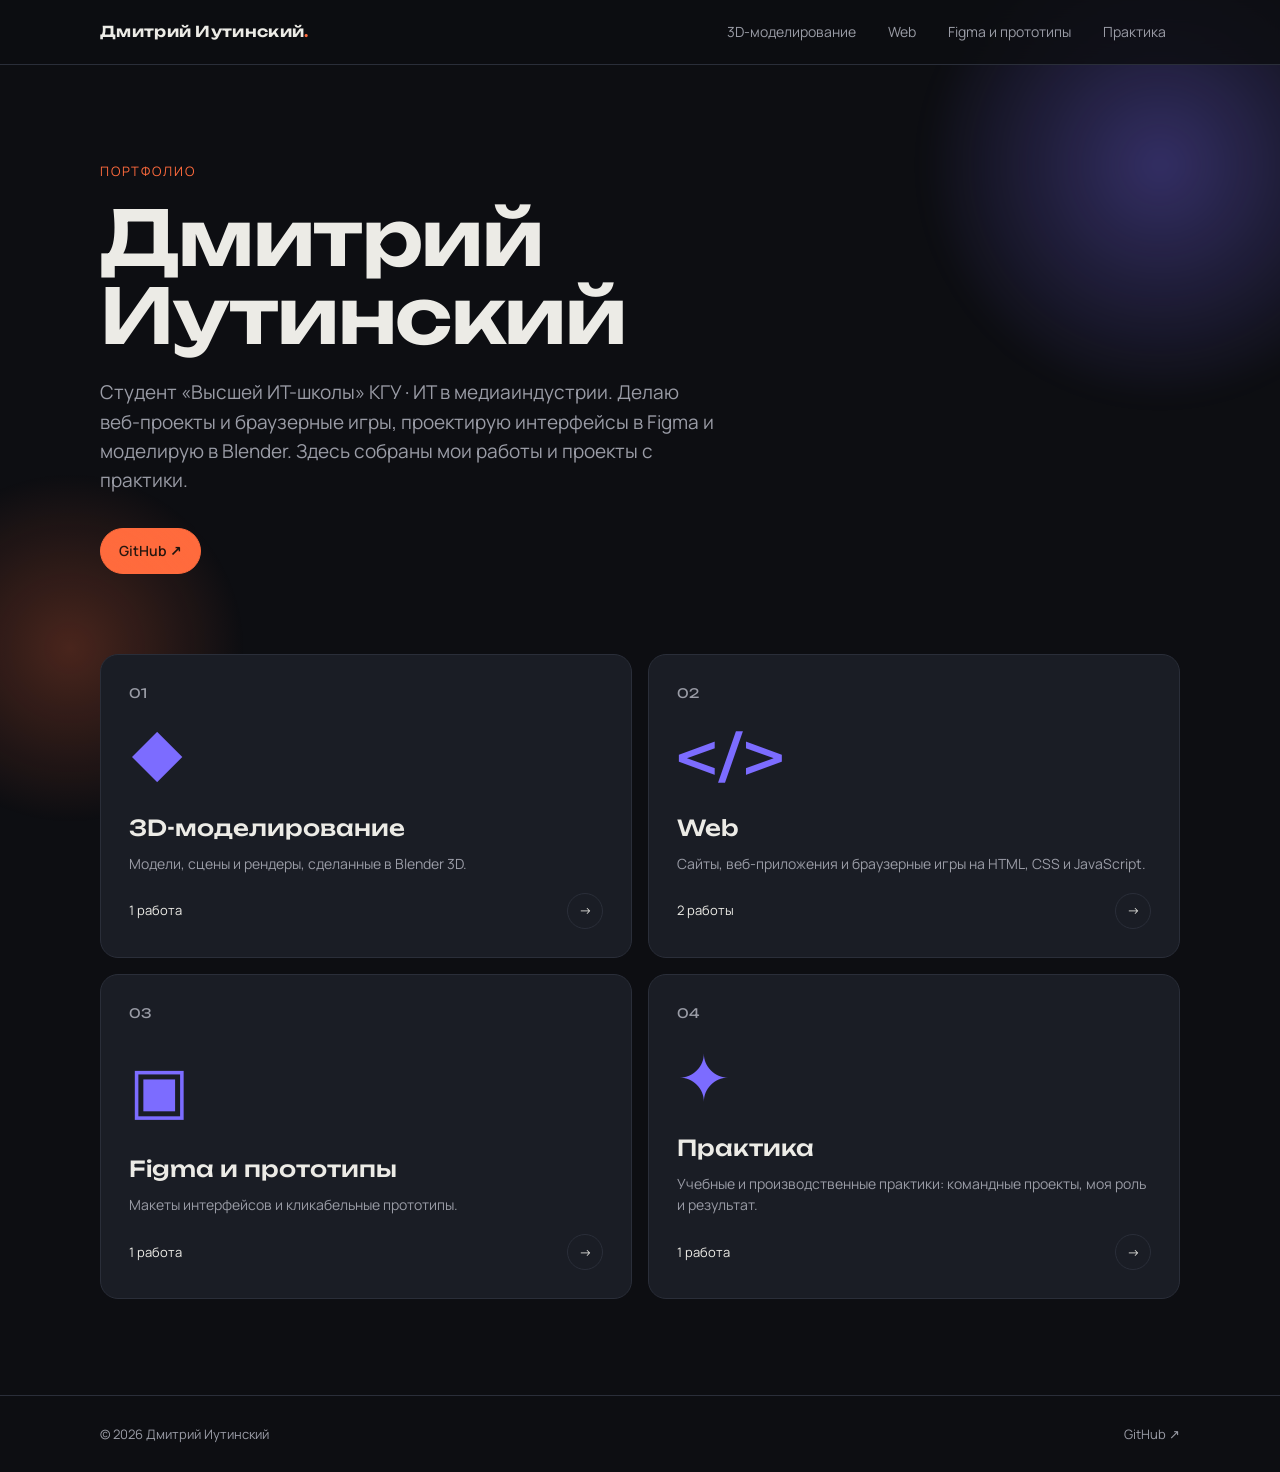
==== index.html @ 410e5eed "Add files via upload" ====
<!doctype html>
<html lang="ru">
<head>
<meta charset="utf-8">
<meta name="viewport" content="width=device-width, initial-scale=1">
<title>Портфолио</title>
<link rel="preconnect" href="https://fonts.googleapis.com">
<link href="https://fonts.googleapis.com/css2?family=Manrope:wght@400;500;700&family=Unbounded:wght@500;600&display=swap" rel="stylesheet">
<link rel="stylesheet" href="assets/style.css">
</head>
<body data-base="" data-section="">
<header class="top" id="top"></header>
<main id="main"></main>
<footer id="foot"></footer>
<script src="data/projects.js"></script>
<script src="assets/app.js"></script>
</body>
</html>
---- assets/style.css ----
:root{
  --bg:#0d0e12; --bg2:#15171d; --card:#1a1d25; --line:#2a2e39;
  --text:#ecebe6; --muted:#9a9ca6; --accent:#ff6b3d; --accent2:#7c6cff;
  --radius:18px;
  --font:"Manrope",system-ui,sans-serif; --display:"Unbounded","Manrope",sans-serif;
}
*{box-sizing:border-box;margin:0;padding:0}
html{scroll-behavior:smooth}
body{background:var(--bg);color:var(--text);font-family:var(--font);line-height:1.55;-webkit-font-smoothing:antialiased;min-height:100vh;overflow-x:hidden}
a{color:inherit;text-decoration:none}
img{max-width:100%;display:block}
.wrap{max-width:1120px;margin:0 auto;padding:0 20px}

/* ---------- шапка ---------- */
.top{position:sticky;top:0;z-index:20;background:rgba(13,14,18,.82);backdrop-filter:blur(12px);border-bottom:1px solid var(--line)}
.top .wrap{display:flex;align-items:center;justify-content:space-between;height:64px;gap:16px}
.logo{font-family:var(--display);font-weight:600;font-size:15px;letter-spacing:.02em}
.logo span{color:var(--accent)}
.nav{display:flex;gap:4px;overflow-x:auto;scrollbar-width:none}
.nav::-webkit-scrollbar{display:none}
.nav a{padding:8px 14px;border-radius:999px;font-size:14px;color:var(--muted);white-space:nowrap;transition:.2s}
.nav a:hover{color:var(--text);background:var(--bg2)}
.nav a.active{color:var(--bg);background:var(--text)}

/* ---------- главная ---------- */
.hero{padding:96px 0 64px;position:relative;overflow-x:clip}
.hero::before{content:"";position:absolute;width:520px;height:520px;right:-140px;top:-160px;border-radius:50%;
  background:radial-gradient(circle,rgba(124,108,255,.35),transparent 65%);filter:blur(10px);pointer-events:none}
.hero::after{content:"";position:absolute;width:380px;height:380px;left:-120px;bottom:-200px;border-radius:50%;
  background:radial-gradient(circle,rgba(255,107,61,.25),transparent 65%);pointer-events:none}
.eyebrow{font-size:13px;letter-spacing:.14em;text-transform:uppercase;color:var(--accent);margin-bottom:18px}
.hero h1{font-family:var(--display);font-weight:600;font-size:clamp(36px,7vw,76px);line-height:1.02;letter-spacing:-.02em;max-width:900px}
.hero p{margin-top:24px;color:var(--muted);font-size:clamp(16px,2vw,19px);max-width:620px}
.contacts{display:flex;flex-wrap:wrap;gap:10px;margin-top:32px}
.btn{display:inline-flex;align-items:center;gap:8px;padding:11px 18px;border-radius:999px;border:1px solid var(--line);font-size:14px;transition:.2s}
.btn:hover{border-color:var(--text)}
.btn.primary{background:var(--accent);border-color:var(--accent);color:#14100c;font-weight:600}
.btn.primary:hover{filter:brightness(1.08)}

.sections{display:grid;grid-template-columns:repeat(2,1fr);gap:16px;padding:16px 0 96px}
.meta{display:flex;flex-wrap:wrap;gap:6px 16px;font-size:13px;color:#c4c5cc}
.meta b{color:var(--accent);font-weight:500}
.section-card{position:relative;background:var(--card);border:1px solid var(--line);border-radius:var(--radius);padding:28px;min-height:300px;
  display:flex;flex-direction:column;justify-content:space-between;overflow:hidden;transition:transform .35s,border-color .35s}
.section-card:hover{transform:translateY(-4px);border-color:var(--accent)}
.section-card .num{font-family:var(--display);font-size:13px;color:var(--muted)}
.section-card .icon{font-family:var(--display);font-size:64px;line-height:1;color:var(--accent2);margin:22px 0;transition:.35s}
.section-card:hover .icon{color:var(--accent);transform:rotate(-6deg) scale(1.05)}
.section-card h2{font-family:var(--display);font-weight:500;font-size:22px;margin-bottom:8px}
.section-card p{color:var(--muted);font-size:14px}
.section-card .count{margin-top:18px;font-size:13px;display:flex;justify-content:space-between;align-items:center}
.section-card .arrow{width:36px;height:36px;border-radius:50%;border:1px solid var(--line);display:grid;place-items:center;transition:.3s}
.section-card:hover .arrow{background:var(--accent);border-color:var(--accent);color:#14100c}

/* ---------- страница раздела ---------- */
.page-head{padding:72px 0 40px}
.back{font-size:14px;color:var(--muted);display:inline-block;margin-bottom:26px}
.back:hover{color:var(--text)}
.page-head h1{font-family:var(--display);font-weight:600;font-size:clamp(32px,6vw,60px);letter-spacing:-.02em;line-height:1.05}
.page-head p{color:var(--muted);margin-top:14px;max-width:620px}

.filters{display:flex;flex-wrap:wrap;gap:8px;margin-bottom:28px}
.chip{padding:7px 14px;border-radius:999px;border:1px solid var(--line);font-size:13px;color:var(--muted);background:none;cursor:pointer;font-family:inherit;transition:.2s}
.chip:hover{color:var(--text)}
.chip.on{background:var(--text);color:var(--bg);border-color:var(--text)}

.grid{display:grid;grid-template-columns:repeat(auto-fill,minmax(320px,1fr));gap:18px;padding-bottom:96px}
.project{background:var(--card);border:1px solid var(--line);border-radius:var(--radius);overflow:hidden;display:flex;flex-direction:column;transition:border-color .3s}
.project:hover{border-color:#4a4f5e}
.media{aspect-ratio:16/10;background:var(--bg2);position:relative;overflow:hidden}
.media img{width:100%;height:100%;object-fit:cover;transition:transform .6s}
.project:hover .media img{transform:scale(1.04)}
.media model-viewer{width:100%;height:100%;--poster-color:transparent;background:radial-gradient(circle at 50% 40%,#262a36,#15171d)}
.media iframe{width:100%;height:100%;border:0}
.placeholder{position:absolute;inset:0;display:grid;place-items:center;font-family:var(--display);font-size:48px;color:#2e3240;
  background:repeating-linear-gradient(45deg,transparent 0 14px,rgba(255,255,255,.015) 14px 28px)}
.badge{position:absolute;top:12px;left:12px;background:rgba(13,14,18,.75);backdrop-filter:blur(6px);font-size:12px;padding:5px 10px;border-radius:999px}
.body{padding:22px;display:flex;flex-direction:column;gap:12px;flex:1}
.body h3{font-family:var(--display);font-weight:500;font-size:19px;line-height:1.25}
.body p{color:var(--muted);font-size:14px}
.tags{display:flex;flex-wrap:wrap;gap:6px}
.tag{font-size:12px;padding:4px 10px;border-radius:6px;background:var(--bg2);color:#c4c5cc}
.links{display:flex;flex-wrap:wrap;gap:8px;margin-top:auto;padding-top:6px}
.links .btn{padding:8px 14px;font-size:13px}
.empty{grid-column:1/-1;text-align:center;color:var(--muted);padding:60px 0}

footer{border-top:1px solid var(--line);padding:28px 0;color:var(--muted);font-size:13px}
footer .wrap{display:flex;justify-content:space-between;flex-wrap:wrap;gap:10px}

/* появление */
.reveal{opacity:0;transform:translateY(18px);animation:rise .7s cubic-bezier(.2,.7,.2,1) forwards}
@keyframes rise{to{opacity:1;transform:none}}
@media (prefers-reduced-motion:reduce){.reveal{animation:none;opacity:1;transform:none}*{transition:none!important}}

@media (max-width:860px){
  .sections{grid-template-columns:1fr}
  .section-card{min-height:230px}
  .hero{padding:64px 0 40px}
  .grid{grid-template-columns:1fr}
  .logo{display:none}
  .top .wrap{justify-content:center}
}
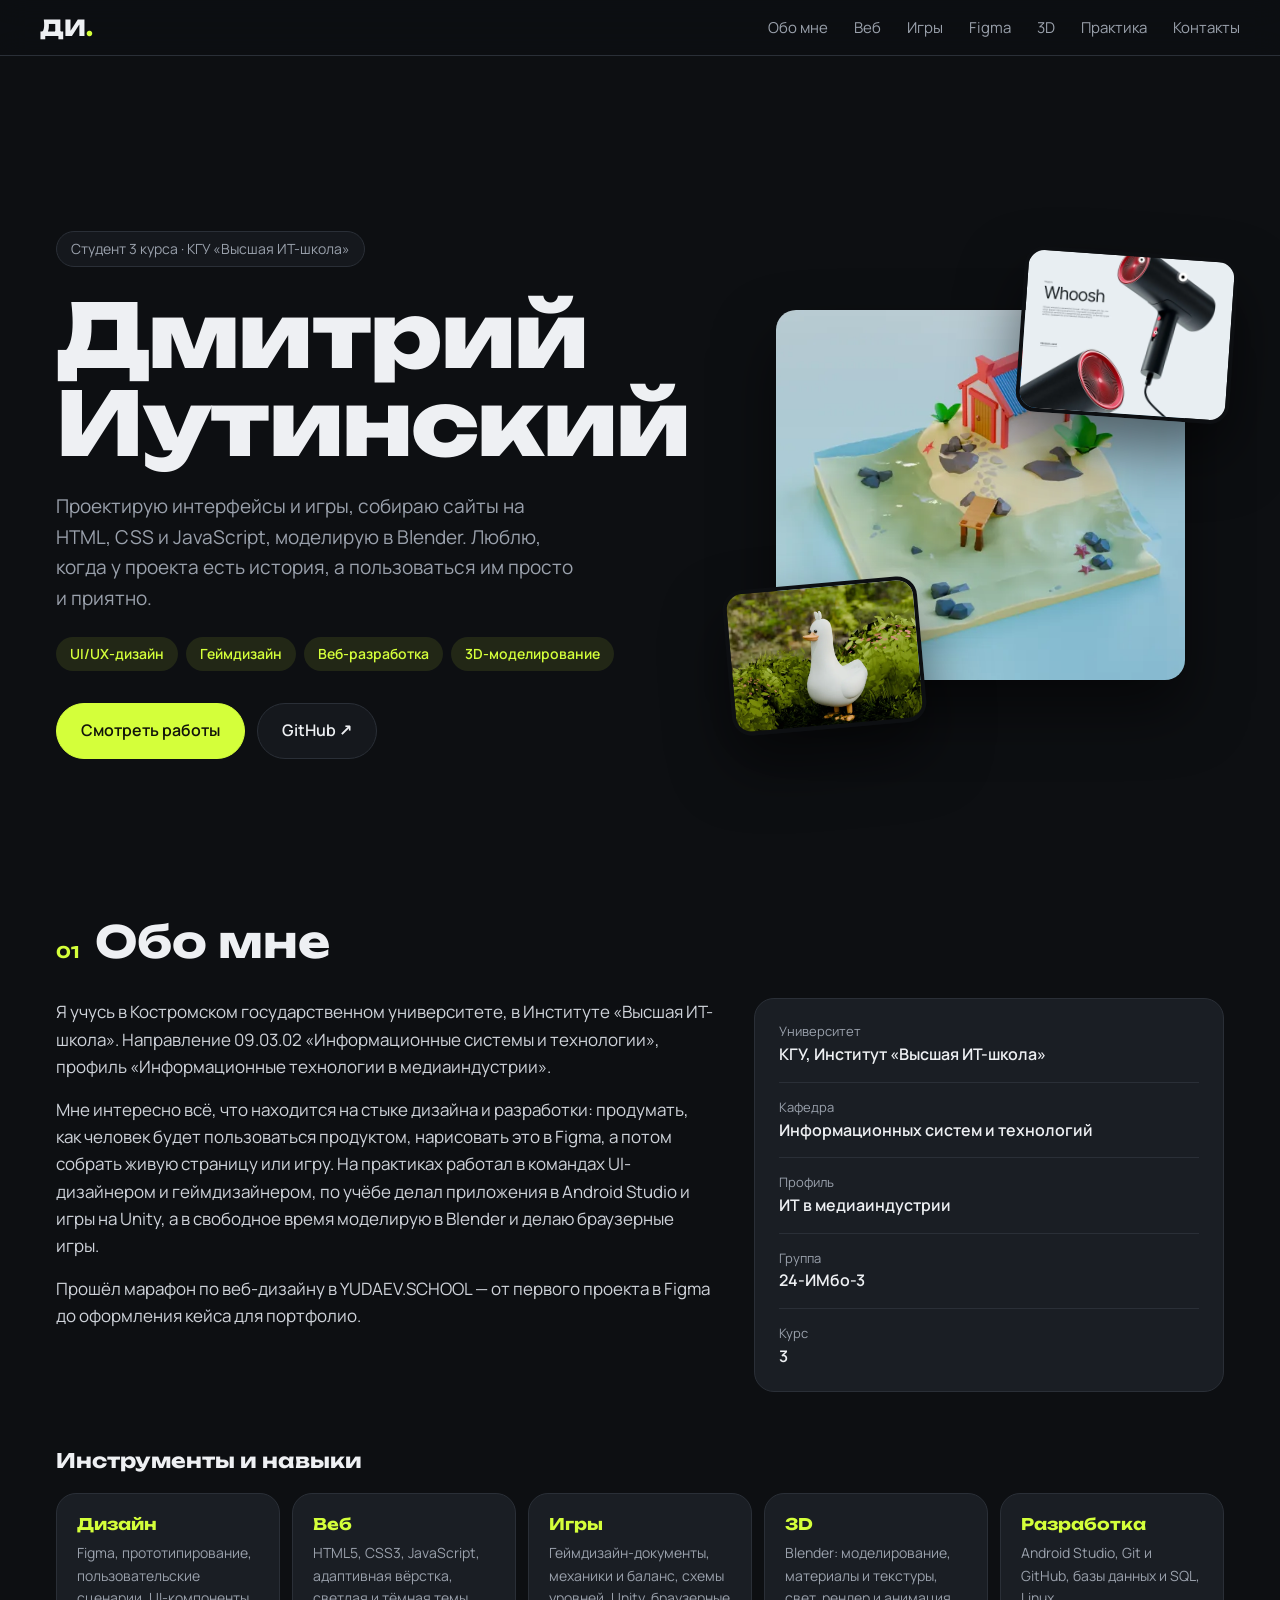
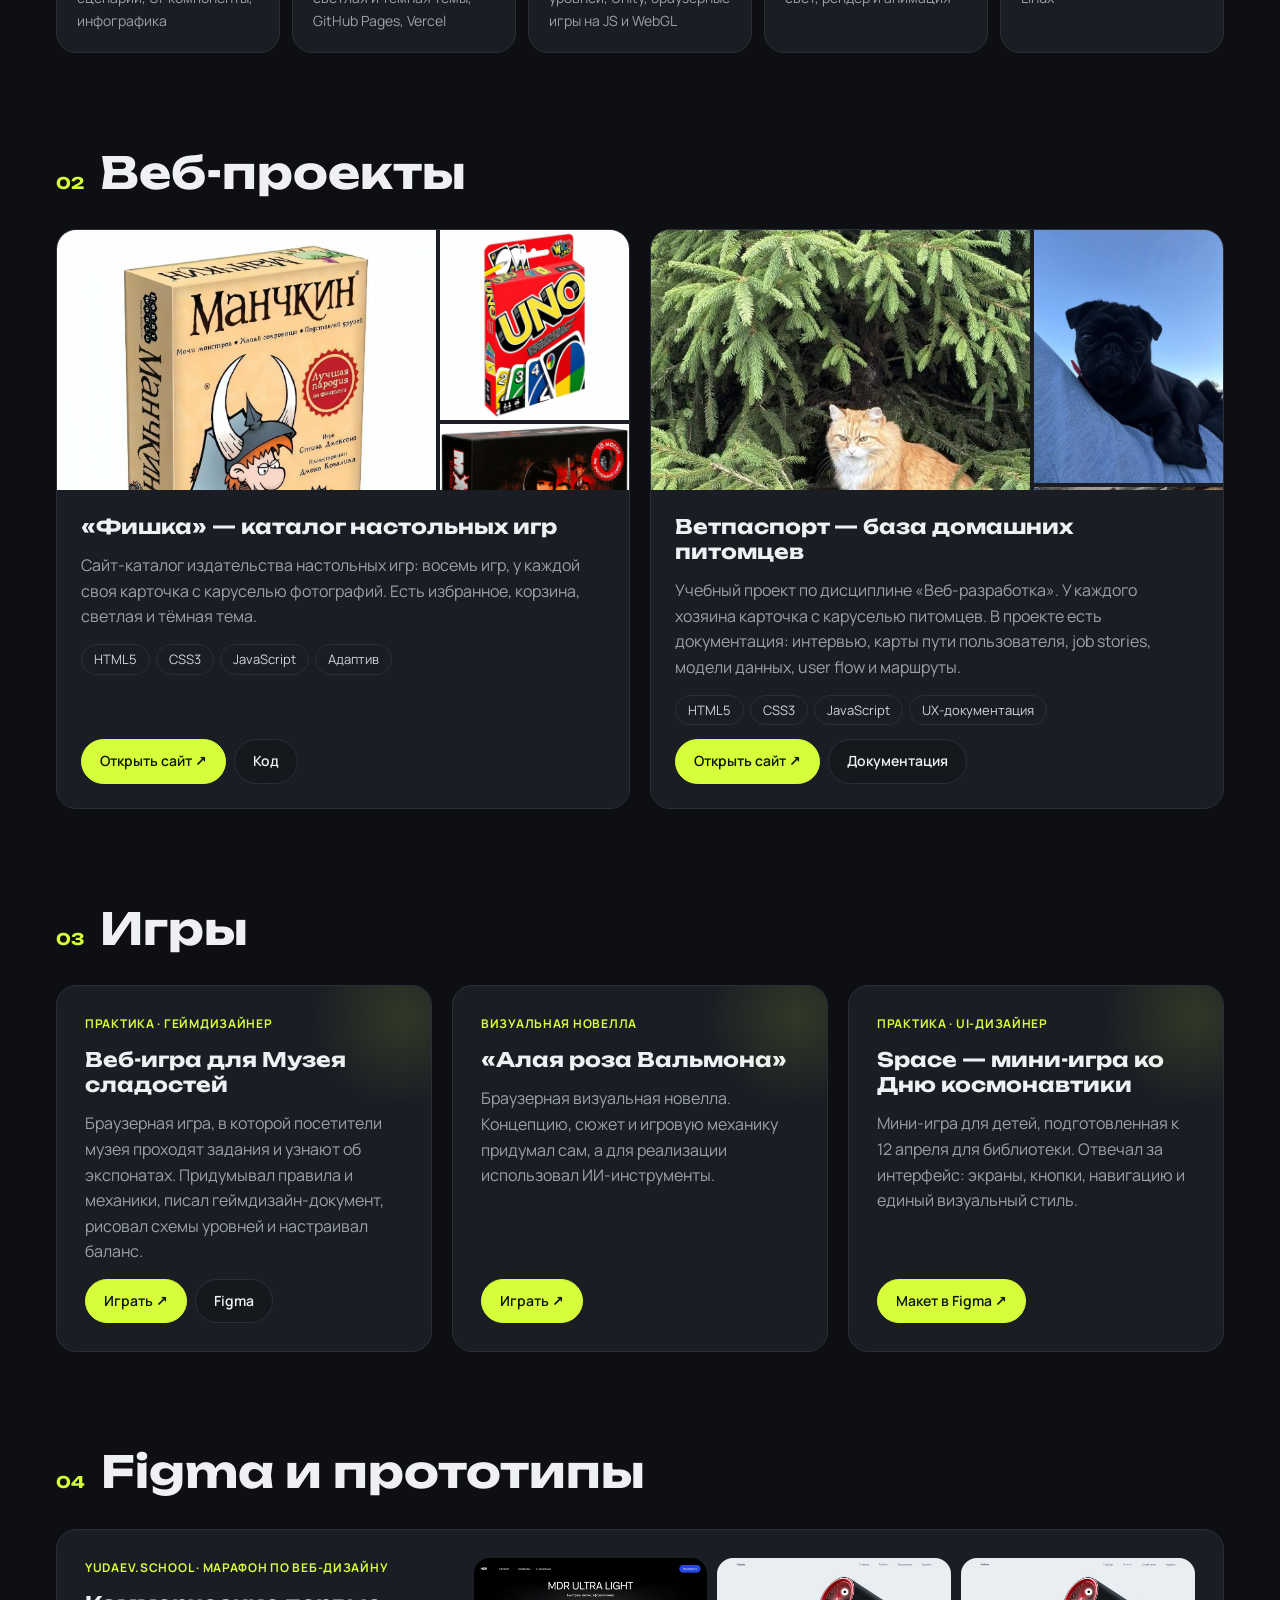
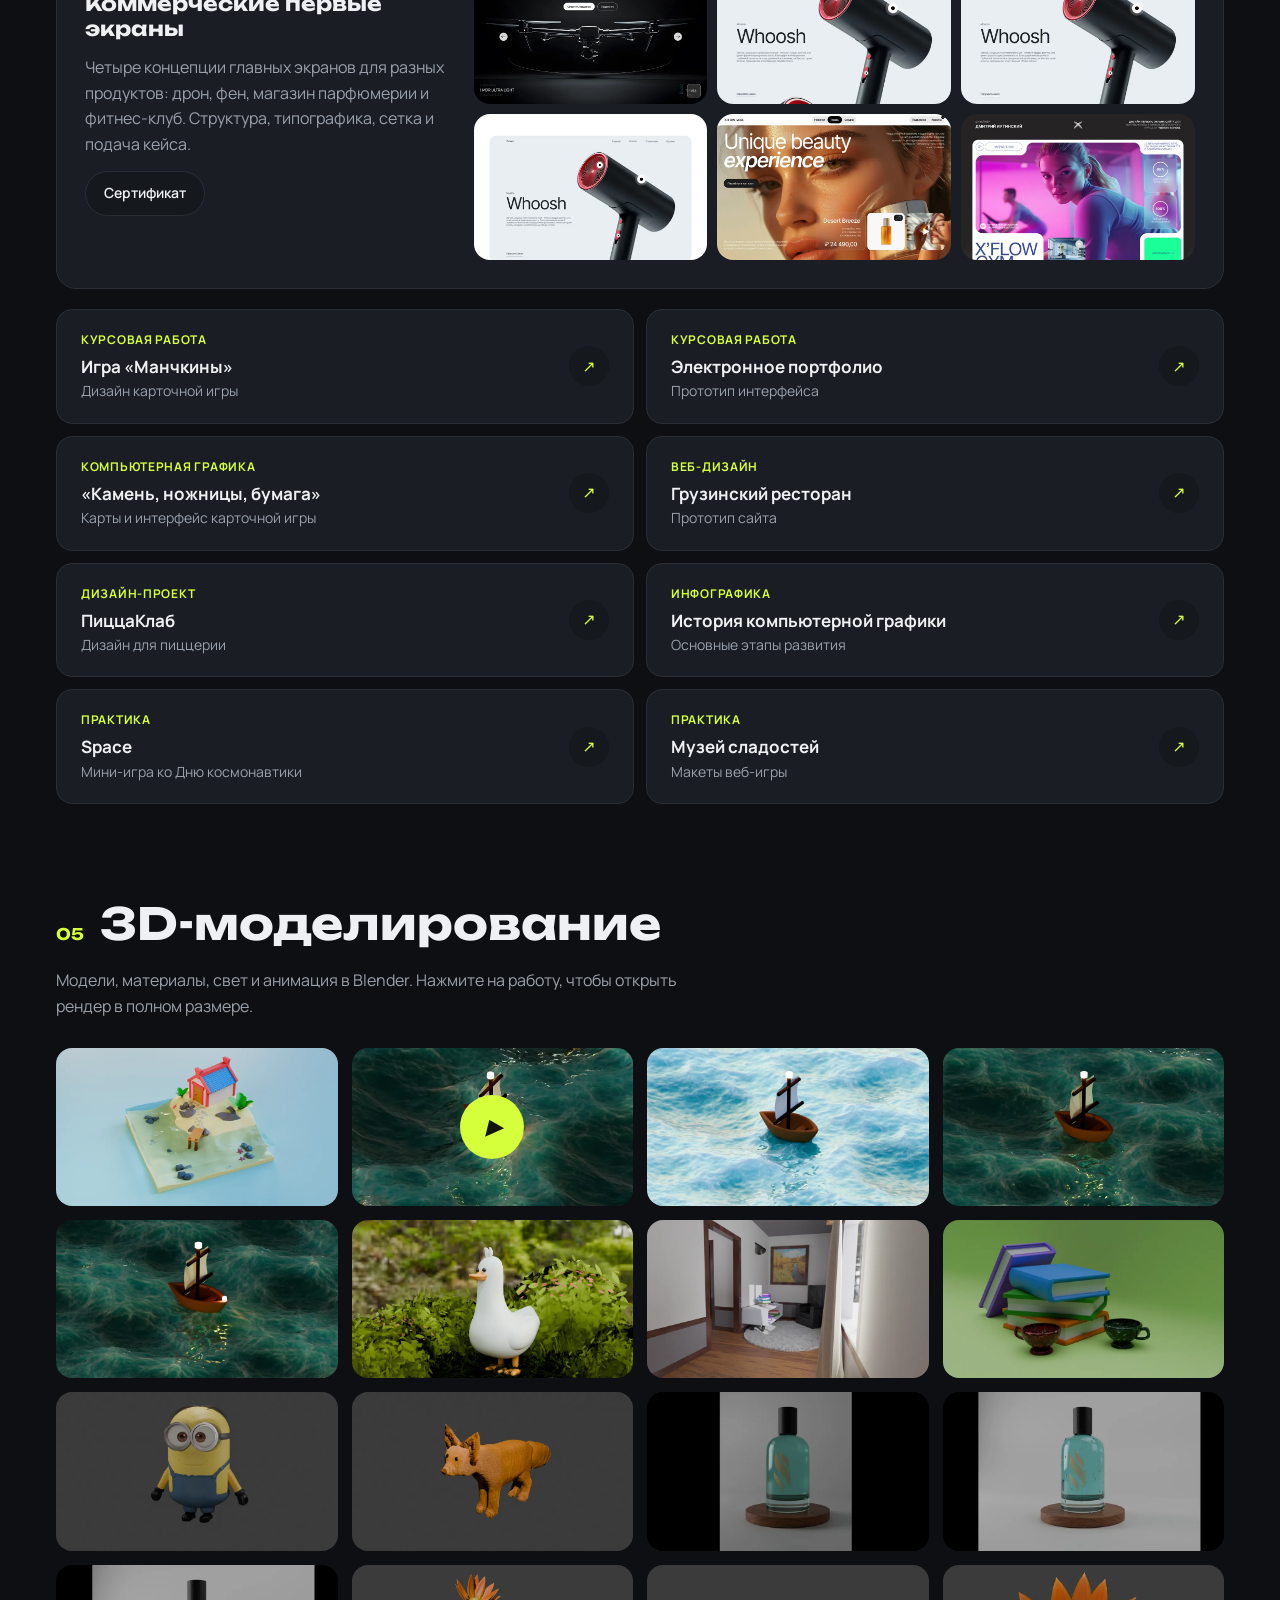
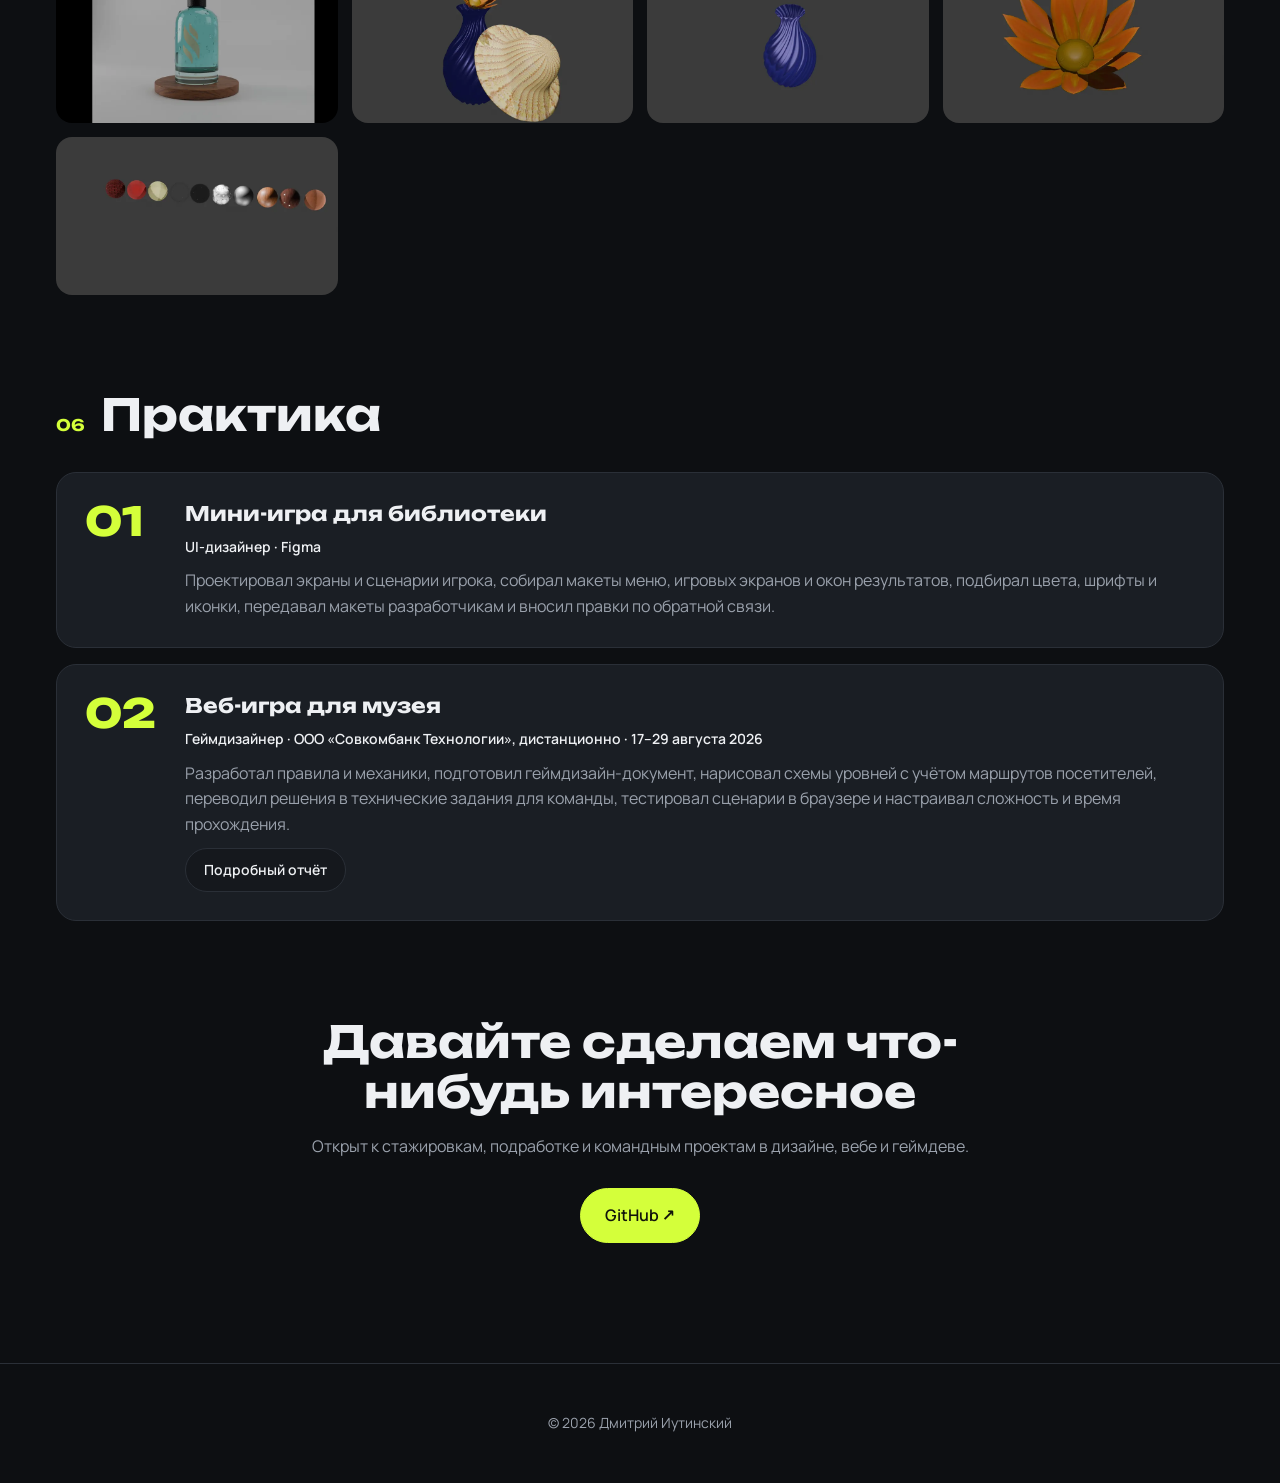
==== commit 103196e9: "Финальные правки" ====
--- a/index.html
+++ b/index.html
@@ -2,17 +2,216 @@
 <html lang="ru">
 <head>
 <meta charset="utf-8">
-<meta name="viewport" content="width=device-width, initial-scale=1">
-<title>Портфолио</title>
+<meta name="viewport" content="width=device-width, initial-scale=1, viewport-fit=cover">
+<title>Дмитрий Иутинский — портфолио</title>
+<meta name="description" content="Портфолио Дмитрия Иутинского: UI/UX и геймдизайн, веб-разработка, прототипы в Figma и 3D-моделирование в Blender.">
+<meta name="theme-color" content="#0d0f12">
 <link rel="preconnect" href="https://fonts.googleapis.com">
-<link href="https://fonts.googleapis.com/css2?family=Manrope:wght@400;500;700&family=Unbounded:wght@500;600&display=swap" rel="stylesheet">
+<link rel="preconnect" href="https://fonts.gstatic.com" crossorigin>
+<link href="https://fonts.googleapis.com/css2?family=Unbounded:wght@500;700;800&family=Manrope:wght@400;500;600;700&display=swap" rel="stylesheet">
 <link rel="stylesheet" href="assets/style.css">
 </head>
-<body data-base="" data-section="">
-<header class="top" id="top"></header>
-<main id="main"></main>
-<footer id="foot"></footer>
-<script src="data/projects.js"></script>
-<script src="assets/app.js"></script>
+<body>
+
+<header class="nav">
+  <a class="logo" href="#top">ДИ<span>.</span></a>
+  <nav class="nav-links" id="navLinks">
+    <a href="#about">Обо мне</a>
+    <a href="#web">Веб</a>
+    <a href="#games">Игры</a>
+    <a href="#figma">Figma</a>
+    <a href="#modeling">3D</a>
+    <a href="#practice">Практика</a>
+    <a href="#contacts">Контакты</a>
+  </nav>
+  <button class="burger" id="burger" aria-label="Меню"><span></span><span></span></button>
+</header>
+
+<main id="top">
+
+  <section class="hero">
+    <div class="hero-text">
+      <p class="tag">Студент 3 курса · КГУ «Высшая ИТ-школа»</p>
+      <h1>Дмитрий<br>Иутинский</h1>
+      <p class="lead">Проектирую интерфейсы и игры, собираю сайты на HTML, CSS и JavaScript, моделирую в Blender. Люблю, когда у проекта есть история, а пользоваться им просто и приятно.</p>
+      <div class="hero-roles">
+        <span>UI/UX-дизайн</span><span>Геймдизайн</span><span>Веб-разработка</span><span>3D-моделирование</span>
+      </div>
+      <div class="hero-actions">
+        <a class="btn primary" href="#web">Смотреть работы</a>
+        <a class="btn" href="https://github.com/dmitry-iut/Portfolio" target="_blank" rel="noopener">GitHub ↗</a>
+      </div>
+    </div>
+    <div class="hero-art">
+      <img src="assets/thumbs/house_by_the_sea.webp" alt="3D-сцена: домик у моря" class="art-main">
+      <img src="assets/thumbs/fan.webp" alt="Макет сайта Whoosh" class="art-side a">
+      <img src="assets/thumbs/duck.webp" alt="3D-модель утки" class="art-side b">
+    </div>
+  </section>
+
+  <section id="about" class="section">
+    <h2 class="section-title"><i>01</i>Обо мне</h2>
+    <div class="about-grid">
+      <div class="about-text">
+        <p>Я учусь в Костромском государственном университете, в Институте «Высшая ИТ-школа». Направление 09.03.02 «Информационные системы и технологии», профиль «Информационные технологии в медиаиндустрии».</p>
+        <p>Мне интересно всё, что находится на стыке дизайна и разработки: продумать, как человек будет пользоваться продуктом, нарисовать это в Figma, а потом собрать живую страницу или игру. На практиках работал в командах UI-дизайнером и геймдизайнером, по учёбе делал приложения в Android Studio и игры на Unity, а в свободное время моделирую в Blender и делаю браузерные игры.</p>
+        <p>Прошёл марафон по веб-дизайну в YUDAEV.SCHOOL — от первого проекта в Figma до оформления кейса для портфолио.</p>
+      </div>
+      <dl class="facts">
+        <div><dt>Университет</dt><dd>КГУ, Институт «Высшая ИТ-школа»</dd></div>
+        <div><dt>Кафедра</dt><dd>Информационных систем и технологий</dd></div>
+        <div><dt>Профиль</dt><dd>ИТ в медиаиндустрии</dd></div>
+        <div><dt>Группа</dt><dd>24-ИМбо-3</dd></div>
+        <div><dt>Курс</dt><dd>3</dd></div>
+      </dl>
+    </div>
+
+    <h3 class="sub">Инструменты и навыки</h3>
+    <div class="skills">
+      <div class="skill"><h4>Дизайн</h4><p>Figma, прототипирование, пользовательские сценарии, UI-компоненты, инфографика</p></div>
+      <div class="skill"><h4>Веб</h4><p>HTML5, CSS3, JavaScript, адаптивная вёрстка, светлая и тёмная темы, GitHub Pages, Vercel</p></div>
+      <div class="skill"><h4>Игры</h4><p>Геймдизайн-документы, механики и баланс, схемы уровней, Unity, браузерные игры на JS и WebGL</p></div>
+      <div class="skill"><h4>3D</h4><p>Blender: моделирование, материалы и текстуры, свет, рендер и анимация</p></div>
+      <div class="skill"><h4>Разработка</h4><p>Android Studio, Git и GitHub, базы данных и SQL, Linux</p></div>
+    </div>
+  </section>
+
+  <section id="web" class="section">
+    <h2 class="section-title"><i>02</i>Веб-проекты</h2>
+    <div class="web-grid">
+      <article class="web-card">
+        <a class="web-shot" href="web/Board_game_catalog/index.html" target="_blank" rel="noopener">
+          <img src="web/Board_game_catalog/img/munchkin/1.jpg" alt="Каталог «Фишка»" loading="lazy">
+          <img src="web/Board_game_catalog/img/uno/1.png" alt="" loading="lazy">
+          <img src="web/Board_game_catalog/img/mafia/1.jpg" alt="" loading="lazy">
+        </a>
+        <div class="web-body">
+          <h3>«Фишка» — каталог настольных игр</h3>
+          <p>Сайт-каталог издательства настольных игр: восемь игр, у каждой своя карточка с каруселью фотографий. Есть избранное, корзина, светлая и тёмная тема.</p>
+          <ul class="chips"><li>HTML5</li><li>CSS3</li><li>JavaScript</li><li>Адаптив</li></ul>
+          <div class="links">
+            <a class="btn primary sm" href="web/Board_game_catalog/index.html" target="_blank" rel="noopener">Открыть сайт ↗</a>
+            <a class="btn sm" href="https://github.com/dmitry-iut/Portfolio/tree/main/web/Board_game_catalog" target="_blank" rel="noopener">Код</a>
+          </div>
+        </div>
+      </article>
+      <article class="web-card">
+        <a class="web-shot" href="web/Veterinary_passport/project/index.html" target="_blank" rel="noopener">
+          <img src="web/Veterinary_passport/project/img/ryzhik.jpg" alt="Ветпаспорт" loading="lazy">
+          <img src="web/Veterinary_passport/project/img/luna.jpg" alt="" loading="lazy">
+          <img src="web/Veterinary_passport/project/img/lucky.jpg" alt="" loading="lazy">
+        </a>
+        <div class="web-body">
+          <h3>Ветпаспорт — база домашних питомцев</h3>
+          <p>Учебный проект по дисциплине «Веб-разработка». У каждого хозяина карточка с каруселью питомцев. В проекте есть документация: интервью, карты пути пользователя, job stories, модели данных, user flow и маршруты.</p>
+          <ul class="chips"><li>HTML5</li><li>CSS3</li><li>JavaScript</li><li>UX-документация</li></ul>
+          <div class="links">
+            <a class="btn primary sm" href="web/Veterinary_passport/project/index.html" target="_blank" rel="noopener">Открыть сайт ↗</a>
+            <a class="btn sm" href="https://github.com/dmitry-iut/Portfolio/tree/main/web/Veterinary_passport/documentation" target="_blank" rel="noopener">Документация</a>
+          </div>
+        </div>
+      </article>
+    </div>
+  </section>
+
+  <section id="games" class="section">
+    <h2 class="section-title"><i>03</i>Игры</h2>
+    <div class="games">
+      <article class="game">
+        <span class="game-label">Практика · Геймдизайнер</span>
+        <h3>Веб-игра для Музея сладостей</h3>
+        <p>Браузерная игра, в которой посетители музея проходят задания и узнают об экспонатах. Придумывал правила и механики, писал геймдизайн-документ, рисовал схемы уровней и настраивал баланс.</p>
+        <div class="links">
+          <a class="btn primary sm" href="https://tkbctqbdfyjdbx770.site/" target="_blank" rel="noopener">Играть ↗</a>
+          <a class="btn sm" href="https://www.figma.com/design/4335ww4KQNeCONw6IRcUs6/%D0%A1%D0%9A%D0%91%D0%A2-%D0%9F%D1%80%D0%B0%D0%BA%D1%82%D0%B8%D0%BA%D0%B0?node-id=105-26&t=CyLHAzmLSKX5TTX1-1" target="_blank" rel="noopener">Figma</a>
+        </div>
+      </article>
+      <article class="game">
+        <span class="game-label">Визуальная новелла</span>
+        <h3>«Алая роза Вальмона»</h3>
+        <p>Браузерная визуальная новелла. Концепцию, сюжет и игровую механику придумал сам, а для реализации использовал ИИ-инструменты.</p>
+        <div class="links">
+          <a class="btn primary sm" href="https://dmitry-iut.github.io/alaya-roza-valmona/" target="_blank" rel="noopener">Играть ↗</a>
+        </div>
+      </article>
+      <article class="game">
+        <span class="game-label">Практика · UI-дизайнер</span>
+        <h3>Space — мини-игра ко Дню космонавтики</h3>
+        <p>Мини-игра для детей, подготовленная к 12 апреля для библиотеки. Отвечал за интерфейс: экраны, кнопки, навигацию и единый визуальный стиль.</p>
+        <div class="links">
+          <a class="btn primary sm" href="https://www.figma.com/design/ZoXlmP57n46gRokn2EPjQd/Space?t=HWRuZFCQE8TTkOve-1" target="_blank" rel="noopener">Макет в Figma ↗</a>
+        </div>
+      </article>
+    </div>
+  </section>
+
+  <section id="figma" class="section">
+    <h2 class="section-title"><i>04</i>Figma и прототипы</h2>
+
+    <div class="course">
+      <div class="course-info">
+        <span class="game-label">YUDAEV.SCHOOL · марафон по веб-дизайну</span>
+        <h3>Коммерческие первые экраны</h3>
+        <p>Четыре концепции главных экранов для разных продуктов: дрон, фен, магазин парфюмерии и фитнес-клуб. Структура, типографика, сетка и подача кейса.</p>
+        <button class="btn sm" data-open="certificate">Сертификат</button>
+      </div>
+      <div class="course-gallery" data-gallery="course"></div>
+    </div>
+
+    <div class="figma-list" id="figmaList"></div>
+  </section>
+
+  <section id="modeling" class="section">
+    <h2 class="section-title"><i>05</i>3D-моделирование</h2>
+    <p class="section-lead">Модели, материалы, свет и анимация в Blender. Нажмите на работу, чтобы открыть рендер в полном размере.</p>
+    <div class="gallery" data-gallery="3d"></div>
+  </section>
+
+  <section id="practice" class="section">
+    <h2 class="section-title"><i>06</i>Практика</h2>
+    <div class="practice">
+      <article class="pr">
+        <div class="pr-num">01</div>
+        <div>
+          <h3>Мини-игра для библиотеки</h3>
+          <p class="pr-role">UI-дизайнер · Figma</p>
+          <p>Проектировал экраны и сценарии игрока, собирал макеты меню, игровых экранов и окон результатов, подбирал цвета, шрифты и иконки, передавал макеты разработчикам и вносил правки по обратной связи.</p>
+        </div>
+      </article>
+      <article class="pr">
+        <div class="pr-num">02</div>
+        <div>
+          <h3>Веб-игра для музея</h3>
+          <p class="pr-role">Геймдизайнер · ООО «Совкомбанк Технологии», дистанционно · 17–29 августа 2026</p>
+          <p>Разработал правила и механики, подготовил геймдизайн-документ, нарисовал схемы уровней с учётом маршрутов посетителей, переводил решения в технические задания для команды, тестировал сценарии в браузере и настраивал сложность и время прохождения.</p>
+          <a class="btn sm" href="https://github.com/dmitry-iut/Portfolio/blob/main/practice/practices.md" target="_blank" rel="noopener">Подробный отчёт</a>
+        </div>
+      </article>
+    </div>
+  </section>
+
+  <section id="contacts" class="section contacts">
+    <h2>Давайте сделаем что-нибудь интересное</h2>
+    <p>Открыт к стажировкам, подработке и командным проектам в дизайне, вебе и геймдеве.</p>
+    <div class="hero-actions center">
+      <a class="btn primary" href="https://github.com/dmitry-iut/Portfolio" target="_blank" rel="noopener">GitHub ↗</a>
+    </div>
+  </section>
+
+</main>
+
+<footer class="footer">© 2026 Дмитрий Иутинский</footer>
+
+<div class="lightbox" id="lightbox" hidden>
+  <button class="lb-close" aria-label="Закрыть">×</button>
+  <button class="lb-prev" aria-label="Назад">‹</button>
+  <figure>
+    <div class="lb-media"></div>
+    <figcaption></figcaption>
+  </figure>
+  <button class="lb-next" aria-label="Вперёд">›</button>
+</div>
+
+<script src="assets/script.js"></script>
 </body>
 </html>
--- a/assets/style.css
+++ b/assets/style.css
@@ -1,102 +1,164 @@
-:root{
-  --bg:#0d0e12; --bg2:#15171d; --card:#1a1d25; --line:#2a2e39;
-  --text:#ecebe6; --muted:#9a9ca6; --accent:#ff6b3d; --accent2:#7c6cff;
-  --radius:18px;
-  --font:"Manrope",system-ui,sans-serif; --display:"Unbounded","Manrope",sans-serif;
+:root {
+  --bg: #0d0f12;
+  --bg-2: #15181d;
+  --card: #1a1e24;
+  --line: #2a2f37;
+  --text: #eef0f3;
+  --muted: #9aa1ac;
+  --accent: #d4ff3a;
+  --accent-ink: #11140a;
+  --radius: 20px;
+  --head: "Unbounded", sans-serif;
+  --body: "Manrope", system-ui, sans-serif;
 }
-*{box-sizing:border-box;margin:0;padding:0}
-html{scroll-behavior:smooth}
-body{background:var(--bg);color:var(--text);font-family:var(--font);line-height:1.55;-webkit-font-smoothing:antialiased;min-height:100vh;overflow-x:hidden}
-a{color:inherit;text-decoration:none}
-img{max-width:100%;display:block}
-.wrap{max-width:1120px;margin:0 auto;padding:0 20px}
 
-/* ---------- шапка ---------- */
-.top{position:sticky;top:0;z-index:20;background:rgba(13,14,18,.82);backdrop-filter:blur(12px);border-bottom:1px solid var(--line)}
-.top .wrap{display:flex;align-items:center;justify-content:space-between;height:64px;gap:16px}
-.logo{font-family:var(--display);font-weight:600;font-size:15px;letter-spacing:.02em}
-.logo span{color:var(--accent)}
-.nav{display:flex;gap:4px;overflow-x:auto;scrollbar-width:none}
-.nav::-webkit-scrollbar{display:none}
-.nav a{padding:8px 14px;border-radius:999px;font-size:14px;color:var(--muted);white-space:nowrap;transition:.2s}
-.nav a:hover{color:var(--text);background:var(--bg2)}
-.nav a.active{color:var(--bg);background:var(--text)}
+* { box-sizing: border-box; margin: 0; padding: 0; }
+html { scroll-behavior: smooth; scroll-padding-top: 80px; }
+body { background: var(--bg); color: var(--text); font: 16px/1.6 var(--body); -webkit-font-smoothing: antialiased; overflow-x: hidden; }
+img, video { display: block; max-width: 100%; }
+a { color: inherit; text-decoration: none; }
+button { font: inherit; color: inherit; background: none; border: 0; cursor: pointer; }
 
-/* ---------- главная ---------- */
-.hero{padding:96px 0 64px;position:relative;overflow-x:clip}
-.hero::before{content:"";position:absolute;width:520px;height:520px;right:-140px;top:-160px;border-radius:50%;
-  background:radial-gradient(circle,rgba(124,108,255,.35),transparent 65%);filter:blur(10px);pointer-events:none}
-.hero::after{content:"";position:absolute;width:380px;height:380px;left:-120px;bottom:-200px;border-radius:50%;
-  background:radial-gradient(circle,rgba(255,107,61,.25),transparent 65%);pointer-events:none}
-.eyebrow{font-size:13px;letter-spacing:.14em;text-transform:uppercase;color:var(--accent);margin-bottom:18px}
-.hero h1{font-family:var(--display);font-weight:600;font-size:clamp(36px,7vw,76px);line-height:1.02;letter-spacing:-.02em;max-width:900px}
-.hero p{margin-top:24px;color:var(--muted);font-size:clamp(16px,2vw,19px);max-width:620px}
-.contacts{display:flex;flex-wrap:wrap;gap:10px;margin-top:32px}
-.btn{display:inline-flex;align-items:center;gap:8px;padding:11px 18px;border-radius:999px;border:1px solid var(--line);font-size:14px;transition:.2s}
-.btn:hover{border-color:var(--text)}
-.btn.primary{background:var(--accent);border-color:var(--accent);color:#14100c;font-weight:600}
-.btn.primary:hover{filter:brightness(1.08)}
+.nav { position: sticky; top: 0; z-index: 50; display: flex; align-items: center; justify-content: space-between; gap: 24px; padding: 14px max(16px, calc((100vw - 1200px) / 2)); background: rgba(13, 15, 18, .78); backdrop-filter: blur(14px); -webkit-backdrop-filter: blur(14px); border-bottom: 1px solid var(--line); }
+.logo { font: 800 22px var(--head); }
+.logo span { color: var(--accent); }
+.nav-links { display: flex; gap: 26px; font-size: 15px; color: var(--muted); }
+.nav-links a:hover { color: var(--text); }
+.burger { display: none; width: 40px; height: 40px; position: relative; }
+.burger span { position: absolute; left: 9px; right: 9px; height: 2px; background: var(--text); transition: .25s; }
+.burger span:first-child { top: 15px; }
+.burger span:last-child { top: 23px; }
+.burger.open span:first-child { top: 19px; transform: rotate(45deg); }
+.burger.open span:last-child { top: 19px; transform: rotate(-45deg); }
 
-.sections{display:grid;grid-template-columns:repeat(2,1fr);gap:16px;padding:16px 0 96px}
-.meta{display:flex;flex-wrap:wrap;gap:6px 16px;font-size:13px;color:#c4c5cc}
-.meta b{color:var(--accent);font-weight:500}
-.section-card{position:relative;background:var(--card);border:1px solid var(--line);border-radius:var(--radius);padding:28px;min-height:300px;
-  display:flex;flex-direction:column;justify-content:space-between;overflow:hidden;transition:transform .35s,border-color .35s}
-.section-card:hover{transform:translateY(-4px);border-color:var(--accent)}
-.section-card .num{font-family:var(--display);font-size:13px;color:var(--muted)}
-.section-card .icon{font-family:var(--display);font-size:64px;line-height:1;color:var(--accent2);margin:22px 0;transition:.35s}
-.section-card:hover .icon{color:var(--accent);transform:rotate(-6deg) scale(1.05)}
-.section-card h2{font-family:var(--display);font-weight:500;font-size:22px;margin-bottom:8px}
-.section-card p{color:var(--muted);font-size:14px}
-.section-card .count{margin-top:18px;font-size:13px;display:flex;justify-content:space-between;align-items:center}
-.section-card .arrow{width:36px;height:36px;border-radius:50%;border:1px solid var(--line);display:grid;place-items:center;transition:.3s}
-.section-card:hover .arrow{background:var(--accent);border-color:var(--accent);color:#14100c}
+main { max-width: 1200px; margin: 0 auto; padding: 0 16px; }
 
-/* ---------- страница раздела ---------- */
-.page-head{padding:72px 0 40px}
-.back{font-size:14px;color:var(--muted);display:inline-block;margin-bottom:26px}
-.back:hover{color:var(--text)}
-.page-head h1{font-family:var(--display);font-weight:600;font-size:clamp(32px,6vw,60px);letter-spacing:-.02em;line-height:1.05}
-.page-head p{color:var(--muted);margin-top:14px;max-width:620px}
+.hero { display: grid; grid-template-columns: 1.1fr 1fr; gap: 48px; align-items: center; min-height: calc(100vh - 70px); padding: 48px 0 0; }
+.tag { display: inline-block; padding: 6px 14px; border-radius: 99px; background: var(--bg-2); border: 1px solid var(--line); color: var(--muted); font-size: 14px; margin-bottom: 24px; }
+h1 { font: 800 clamp(44px, 7vw, 88px)/1 var(--head); letter-spacing: -.02em; margin-bottom: 24px; }
+.lead { font-size: 19px; color: var(--muted); max-width: 520px; margin-bottom: 24px; }
+.hero-roles { display: flex; flex-wrap: wrap; gap: 8px; margin-bottom: 32px; }
+.hero-roles span { padding: 6px 14px; border-radius: 99px; background: rgba(212, 255, 58, .1); color: var(--accent); font-weight: 600; font-size: 14px; }
+.hero-actions { display: flex; flex-wrap: wrap; gap: 12px; }
+.hero-actions.center { justify-content: center; }
 
-.filters{display:flex;flex-wrap:wrap;gap:8px;margin-bottom:28px}
-.chip{padding:7px 14px;border-radius:999px;border:1px solid var(--line);font-size:13px;color:var(--muted);background:none;cursor:pointer;font-family:inherit;transition:.2s}
-.chip:hover{color:var(--text)}
-.chip.on{background:var(--text);color:var(--bg);border-color:var(--text)}
+.btn { display: inline-flex; align-items: center; gap: 6px; padding: 14px 24px; border-radius: 99px; border: 1px solid var(--line); background: var(--bg-2); font-weight: 600; transition: .2s; }
+.btn:hover { border-color: var(--muted); }
+.btn.primary { background: var(--accent); color: var(--accent-ink); border-color: var(--accent); }
+.btn.primary:hover { filter: brightness(1.08); transform: translateY(-1px); }
+.btn.sm { padding: 10px 18px; font-size: 14px; }
 
-.grid{display:grid;grid-template-columns:repeat(auto-fill,minmax(320px,1fr));gap:18px;padding-bottom:96px}
-.project{background:var(--card);border:1px solid var(--line);border-radius:var(--radius);overflow:hidden;display:flex;flex-direction:column;transition:border-color .3s}
-.project:hover{border-color:#4a4f5e}
-.media{aspect-ratio:16/10;background:var(--bg2);position:relative;overflow:hidden}
-.media img{width:100%;height:100%;object-fit:cover;transition:transform .6s}
-.project:hover .media img{transform:scale(1.04)}
-.media model-viewer{width:100%;height:100%;--poster-color:transparent;background:radial-gradient(circle at 50% 40%,#262a36,#15171d)}
-.media iframe{width:100%;height:100%;border:0}
-.placeholder{position:absolute;inset:0;display:grid;place-items:center;font-family:var(--display);font-size:48px;color:#2e3240;
-  background:repeating-linear-gradient(45deg,transparent 0 14px,rgba(255,255,255,.015) 14px 28px)}
-.badge{position:absolute;top:12px;left:12px;background:rgba(13,14,18,.75);backdrop-filter:blur(6px);font-size:12px;padding:5px 10px;border-radius:999px}
-.body{padding:22px;display:flex;flex-direction:column;gap:12px;flex:1}
-.body h3{font-family:var(--display);font-weight:500;font-size:19px;line-height:1.25}
-.body p{color:var(--muted);font-size:14px}
-.tags{display:flex;flex-wrap:wrap;gap:6px}
-.tag{font-size:12px;padding:4px 10px;border-radius:6px;background:var(--bg2);color:#c4c5cc}
-.links{display:flex;flex-wrap:wrap;gap:8px;margin-top:auto;padding-top:6px}
-.links .btn{padding:8px 14px;font-size:13px}
-.empty{grid-column:1/-1;text-align:center;color:var(--muted);padding:60px 0}
+.hero-art { position: relative; aspect-ratio: 1 / 1; }
+.hero-art img { position: absolute; object-fit: cover; border-radius: var(--radius); box-shadow: 0 30px 60px rgba(0, 0, 0, .5); }
+.art-main { inset: 12% 8% 12% 8%; width: 84%; height: 76%; }
+.art-side.a { width: 44%; height: 34%; right: -2%; top: 0; transform: rotate(4deg); border: 4px solid var(--bg); }
+.art-side.b { width: 40%; height: 30%; left: -2%; bottom: 2%; transform: rotate(-5deg); border: 4px solid var(--bg); }
 
-footer{border-top:1px solid var(--line);padding:28px 0;color:var(--muted);font-size:13px}
-footer .wrap{display:flex;justify-content:space-between;flex-wrap:wrap;gap:10px}
 
-/* появление */
-.reveal{opacity:0;transform:translateY(18px);animation:rise .7s cubic-bezier(.2,.7,.2,1) forwards}
-@keyframes rise{to{opacity:1;transform:none}}
-@media (prefers-reduced-motion:reduce){.reveal{animation:none;opacity:1;transform:none}*{transition:none!important}}
+.section { padding: 96px 0 0; }
+.hero + .section { padding-top: 32px; }
+.section-title { display: flex; align-items: baseline; gap: 16px; font: 700 clamp(28px, 4vw, 44px)/1.1 var(--head); margin-bottom: 32px; }
+.section-title i { font-style: normal; font-size: 16px; color: var(--accent); }
+.section-lead { color: var(--muted); margin: -12px 0 28px; max-width: 640px; }
+.sub { font: 700 20px var(--head); margin: 56px 0 20px; }
 
-@media (max-width:860px){
-  .sections{grid-template-columns:1fr}
-  .section-card{min-height:230px}
-  .hero{padding:64px 0 40px}
-  .grid{grid-template-columns:1fr}
-  .logo{display:none}
-  .top .wrap{justify-content:center}
+.about-grid { display: grid; grid-template-columns: 1.4fr 1fr; gap: 40px; }
+.about-text p { margin-bottom: 16px; font-size: 17px; color: #cfd3da; }
+.facts { background: var(--card); border: 1px solid var(--line); border-radius: var(--radius); padding: 8px 24px; }
+.facts div { padding: 14px 0; border-bottom: 1px solid var(--line); }
+.facts div:last-child { border: 0; }
+.facts dt { font-size: 13px; color: var(--muted); }
+.facts dd { font-weight: 600; }
+
+.skills { display: grid; grid-template-columns: repeat(5, 1fr); gap: 12px; }
+.skill { background: var(--card); border: 1px solid var(--line); border-radius: var(--radius); padding: 20px; }
+.skill h4 { font: 700 16px var(--head); margin-bottom: 8px; color: var(--accent); }
+.skill p { font-size: 14px; color: var(--muted); }
+
+.web-grid { display: grid; grid-template-columns: 1fr 1fr; gap: 20px; }
+.web-card { background: var(--card); border: 1px solid var(--line); border-radius: var(--radius); overflow: hidden; display: flex; flex-direction: column; transition: .25s; }
+.web-card:hover { border-color: #3d444f; transform: translateY(-3px); }
+.web-shot { display: grid; grid-template-columns: 2fr 1fr; grid-template-rows: 1fr 1fr; gap: 4px; height: 260px; overflow: hidden; }
+.web-shot img { width: 100%; height: 100%; object-fit: cover; transition: .4s; }
+.web-shot img:first-child { grid-row: span 2; }
+.web-card:hover .web-shot img { transform: scale(1.04); }
+.web-body { padding: 24px; display: flex; flex-direction: column; gap: 14px; flex: 1; }
+.web-body h3, .game h3, .course h3, .pr h3 { font: 700 20px/1.25 var(--head); }
+.web-body p, .game p, .course p, .pr p { color: var(--muted); }
+.chips { display: flex; flex-wrap: wrap; gap: 6px; list-style: none; }
+.chips li { font-size: 13px; padding: 4px 12px; border-radius: 99px; border: 1px solid var(--line); color: #cfd3da; }
+.links { display: flex; flex-wrap: wrap; gap: 8px; margin-top: auto; }
+
+.games { display: grid; grid-template-columns: repeat(3, 1fr); gap: 20px; }
+.game { background: var(--card); border: 1px solid var(--line); border-radius: var(--radius); padding: 28px; display: flex; flex-direction: column; gap: 14px; position: relative; overflow: hidden; }
+.game::before { content: ""; position: absolute; width: 180px; height: 180px; right: -60px; top: -60px; border-radius: 50%; background: radial-gradient(var(--accent), transparent 70%); opacity: .12; }
+.game-label { font-size: 12px; font-weight: 700; letter-spacing: .06em; text-transform: uppercase; color: var(--accent); }
+
+.course { display: grid; grid-template-columns: 1fr 2fr; gap: 28px; background: var(--card); border: 1px solid var(--line); border-radius: var(--radius); padding: 28px; margin-bottom: 20px; }
+.course-info { display: flex; flex-direction: column; gap: 14px; align-items: flex-start; }
+.course-gallery { display: grid; grid-template-columns: repeat(3, 1fr); gap: 10px; }
+
+.figma-list { display: grid; grid-template-columns: repeat(2, 1fr); gap: 12px; }
+.figma-item { display: flex; align-items: center; justify-content: space-between; gap: 16px; padding: 20px 24px; background: var(--card); border: 1px solid var(--line); border-radius: 16px; transition: .2s; }
+.figma-item:hover { border-color: var(--accent); }
+.figma-item small { display: block; color: var(--accent); font-size: 12px; font-weight: 700; text-transform: uppercase; letter-spacing: .06em; margin-bottom: 4px; }
+.figma-item h4 { font-weight: 700; font-size: 17px; }
+.figma-item p { color: var(--muted); font-size: 14px; }
+.figma-item .arrow { flex: none; width: 40px; height: 40px; display: grid; place-items: center; border-radius: 50%; background: var(--bg-2); color: var(--accent); transition: .2s; }
+.figma-item:hover .arrow { background: var(--accent); color: var(--accent-ink); }
+
+.gallery { display: grid; grid-template-columns: repeat(auto-fill, minmax(280px, 1fr)); gap: 14px; }
+.tile { position: relative; display: block; width: 100%; border-radius: 16px; overflow: hidden; break-inside: avoid; background: var(--bg-2); cursor: zoom-in; }
+.tile img { width: 100%; aspect-ratio: 16 / 9; object-fit: cover; transition: .4s; }
+.course-gallery .tile { margin: 0; }
+.course-gallery .tile img { aspect-ratio: 16 / 10; object-position: top; }
+.tile:hover img { transform: scale(1.05); }
+.tile span { position: absolute; left: 10px; bottom: 10px; padding: 5px 12px; border-radius: 99px; background: rgba(13, 15, 18, .8); backdrop-filter: blur(6px); font-size: 13px; font-weight: 600; opacity: 0; transform: translateY(6px); transition: .25s; }
+.tile:hover span { opacity: 1; transform: none; }
+.tile .play { position: absolute; inset: 0; margin: auto; width: 64px; height: 64px; border-radius: 50%; background: var(--accent); color: var(--accent-ink); display: grid; place-items: center; font-size: 22px; padding-left: 4px; }
+
+.practice { display: grid; gap: 16px; }
+.pr { display: grid; grid-template-columns: 80px 1fr; gap: 20px; background: var(--card); border: 1px solid var(--line); border-radius: var(--radius); padding: 28px; }
+.pr > div:last-child { display: flex; flex-direction: column; gap: 10px; align-items: flex-start; }
+.pr-num { font: 800 40px/1 var(--head); color: var(--accent); }
+.pr-role { color: var(--text) !important; font-weight: 600; font-size: 14px; }
+
+.contacts { text-align: center; padding-bottom: 40px; }
+.contacts h2 { font: 700 clamp(26px, 4vw, 44px)/1.15 var(--head); max-width: 760px; margin: 0 auto 16px; }
+.contacts p { color: var(--muted); margin-bottom: 28px; }
+
+.footer { text-align: center; color: var(--muted); font-size: 14px; padding: 48px 16px; border-top: 1px solid var(--line); margin-top: 80px; }
+
+.lightbox { position: fixed; inset: 0; z-index: 100; background: rgba(5, 6, 8, .94); display: flex; align-items: center; justify-content: center; padding: 20px; }
+.lightbox[hidden] { display: none; }
+.lightbox figure { max-width: min(1200px, 100%); display: flex; flex-direction: column; align-items: center; gap: 14px; }
+.lb-media img, .lb-media video { max-height: 80vh; max-width: 100%; border-radius: 12px; }
+.lightbox figcaption { color: var(--muted); font-weight: 600; }
+.lb-close { position: absolute; top: 14px; right: 18px; font-size: 40px; line-height: 1; }
+.lb-prev, .lb-next { position: absolute; top: 50%; transform: translateY(-50%); width: 52px; height: 52px; border-radius: 50%; background: var(--bg-2); border: 1px solid var(--line); font-size: 30px; line-height: 1; }
+.lb-prev { left: 16px; }
+.lb-next { right: 16px; }
+
+.reveal { opacity: 0; transform: translateY(24px); transition: .7s ease; }
+.reveal.show { opacity: 1; transform: none; }
+
+@media (max-width: 1000px) {
+  .skills { grid-template-columns: repeat(2, 1fr); }
+  .games { grid-template-columns: 1fr; }
+  .course { grid-template-columns: 1fr; }
 }
+
+@media (max-width: 800px) {
+  .nav-links { position: fixed; top: 69px; left: 0; right: 0; flex-direction: column; gap: 0; background: var(--bg); border-bottom: 1px solid var(--line); padding: 8px 16px 16px; transform: translateY(-120%); transition: .3s; }
+  .nav-links.open { transform: none; }
+  .nav-links a { padding: 12px 0; font-size: 18px; color: var(--text); }
+  .burger { display: block; }
+  .hero { grid-template-columns: 1fr; min-height: 0; padding: 32px 0 0; gap: 32px; }
+  .about-grid, .web-grid, .figma-list { grid-template-columns: 1fr; }
+  .web-shot { height: 200px; }
+  .section { padding-top: 72px; }
+  .pr { grid-template-columns: 1fr; gap: 8px; }
+  .course-gallery { grid-template-columns: repeat(2, 1fr); }
+  .tile span { opacity: 1; transform: none; }
+  .lb-prev, .lb-next { top: auto; bottom: 20px; transform: none; }
+}
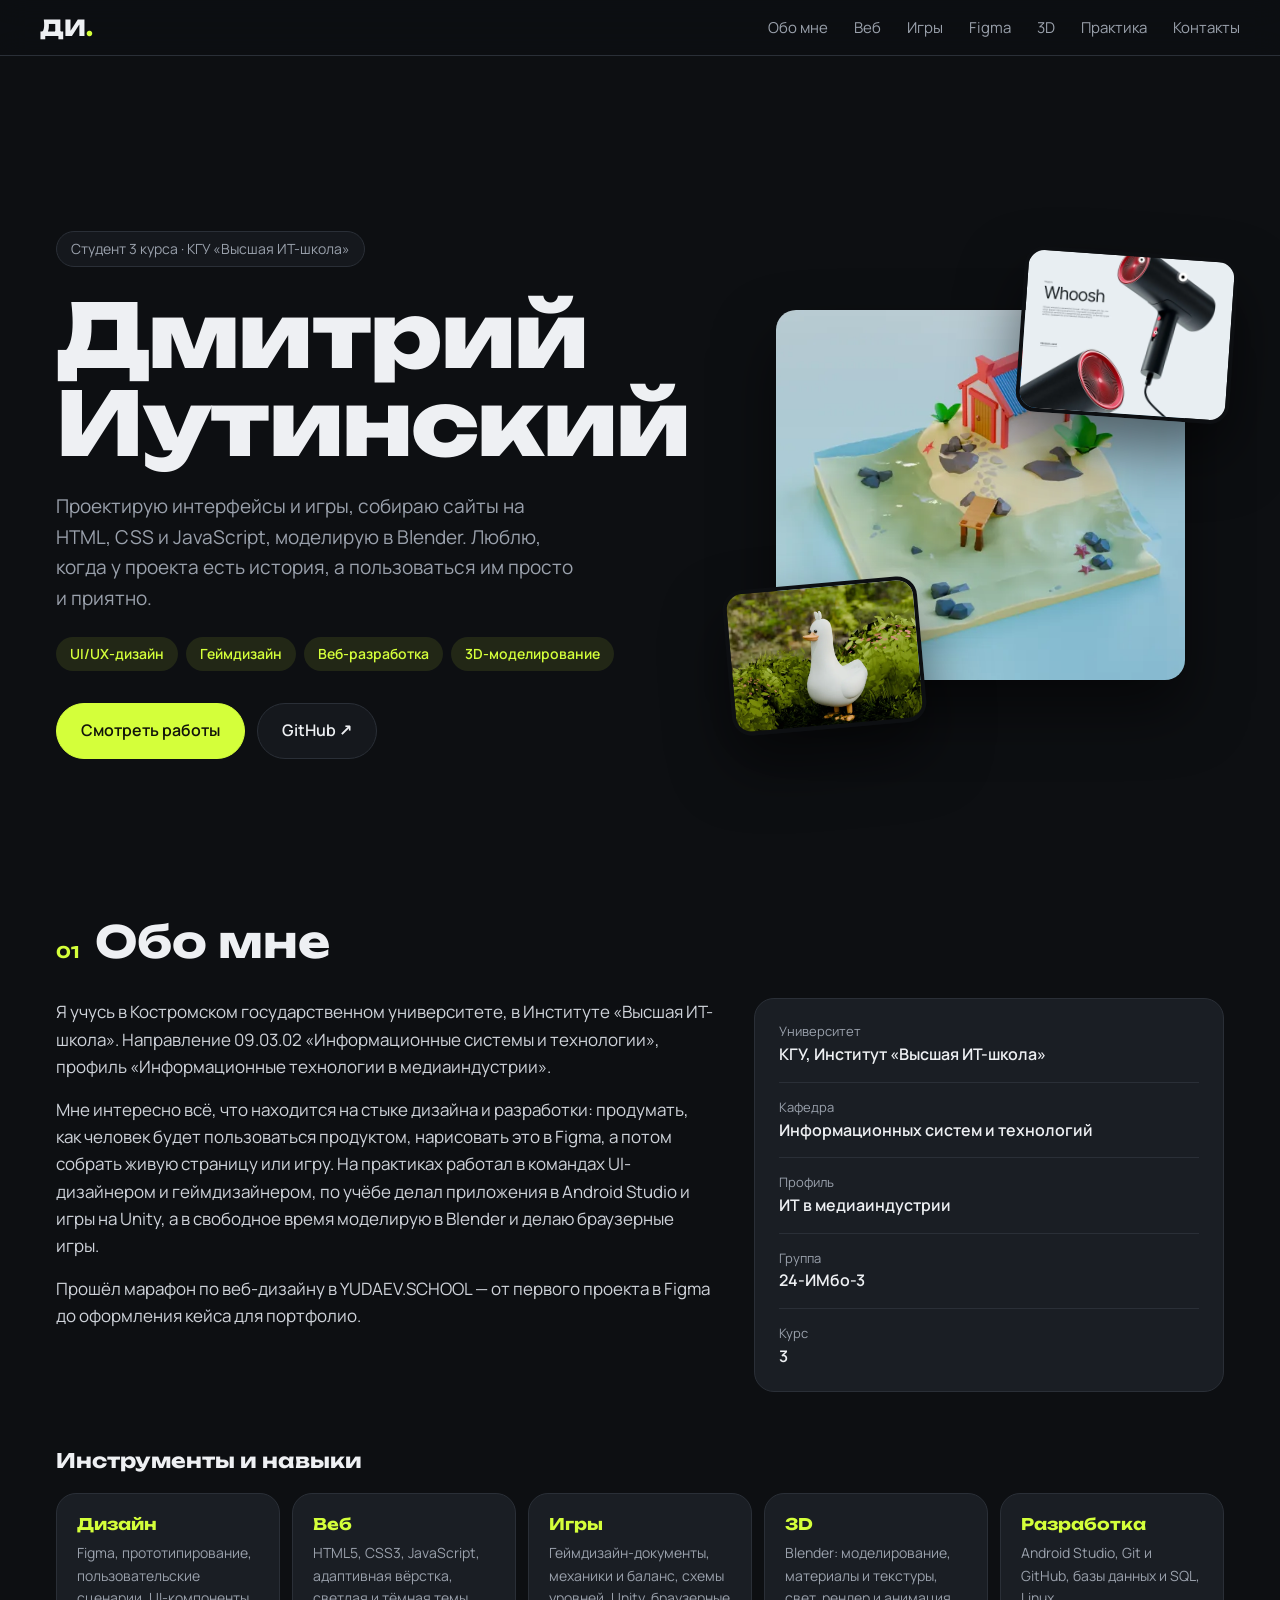
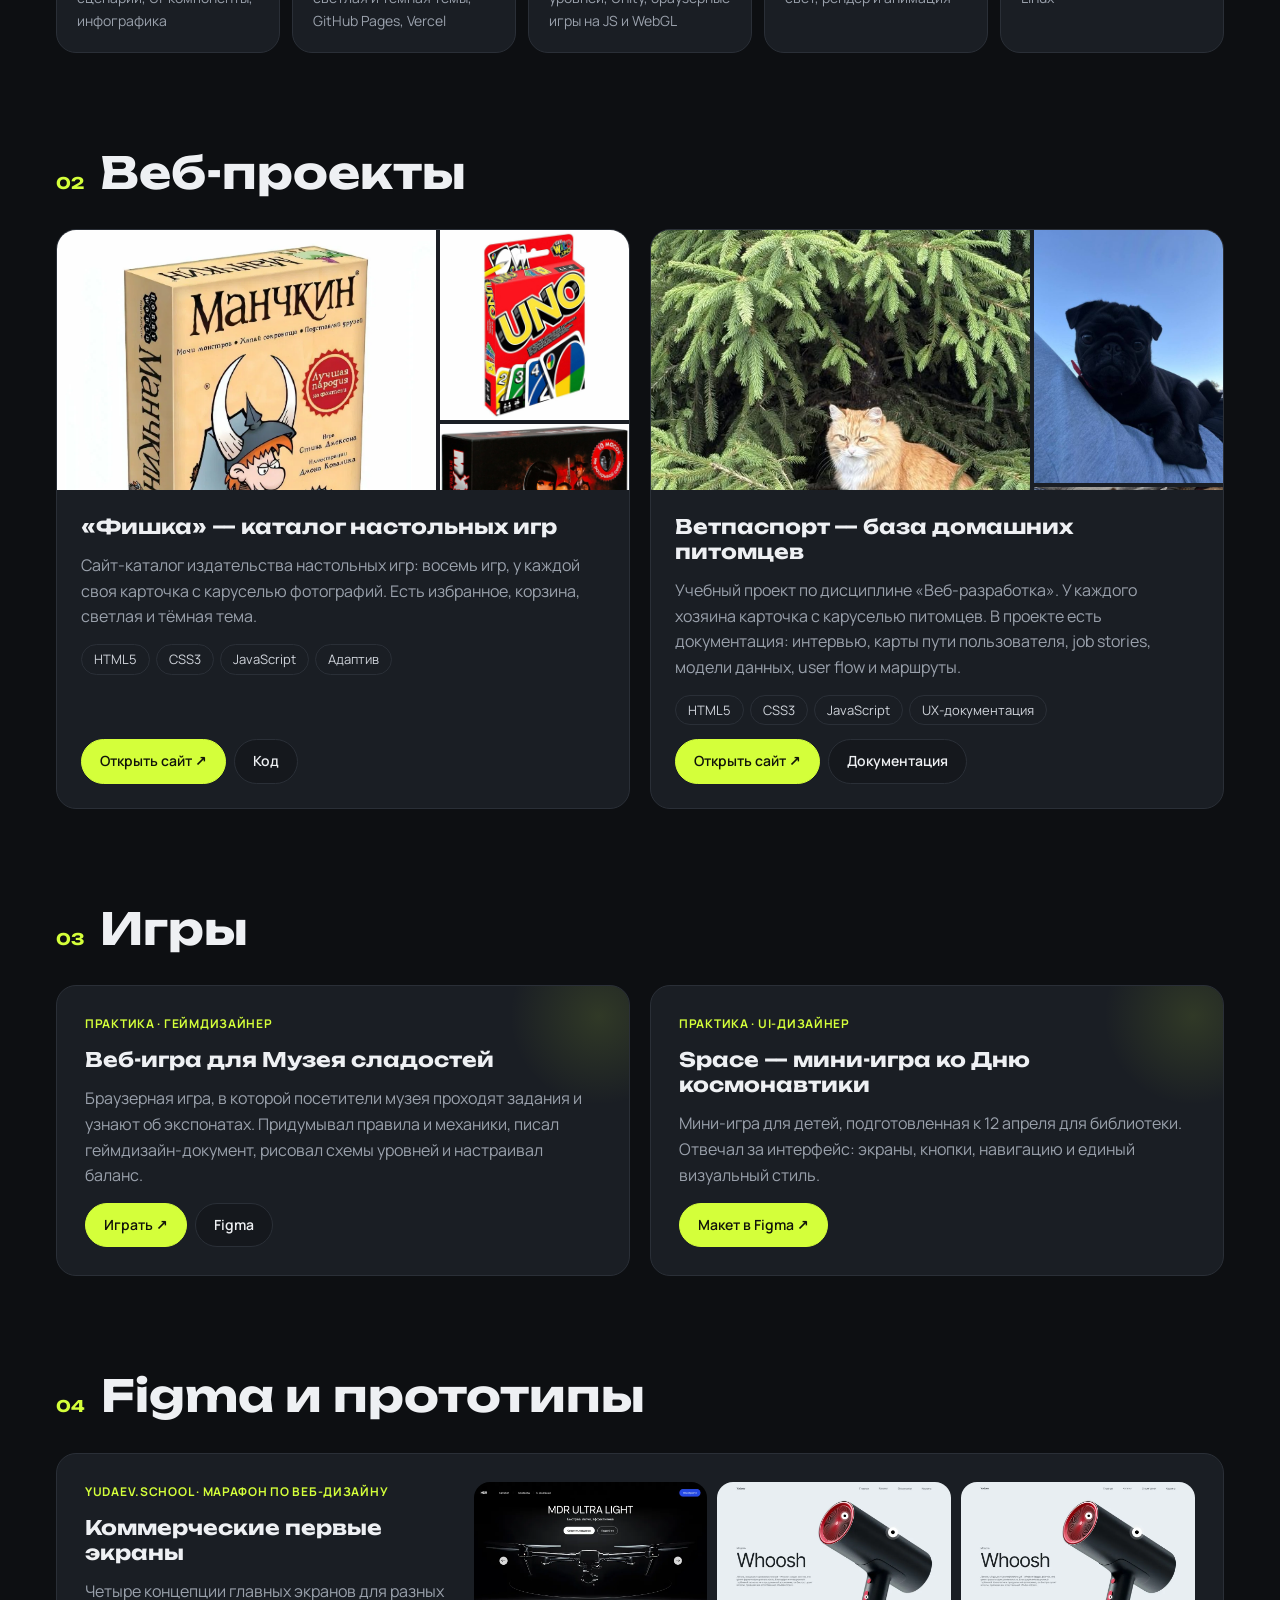
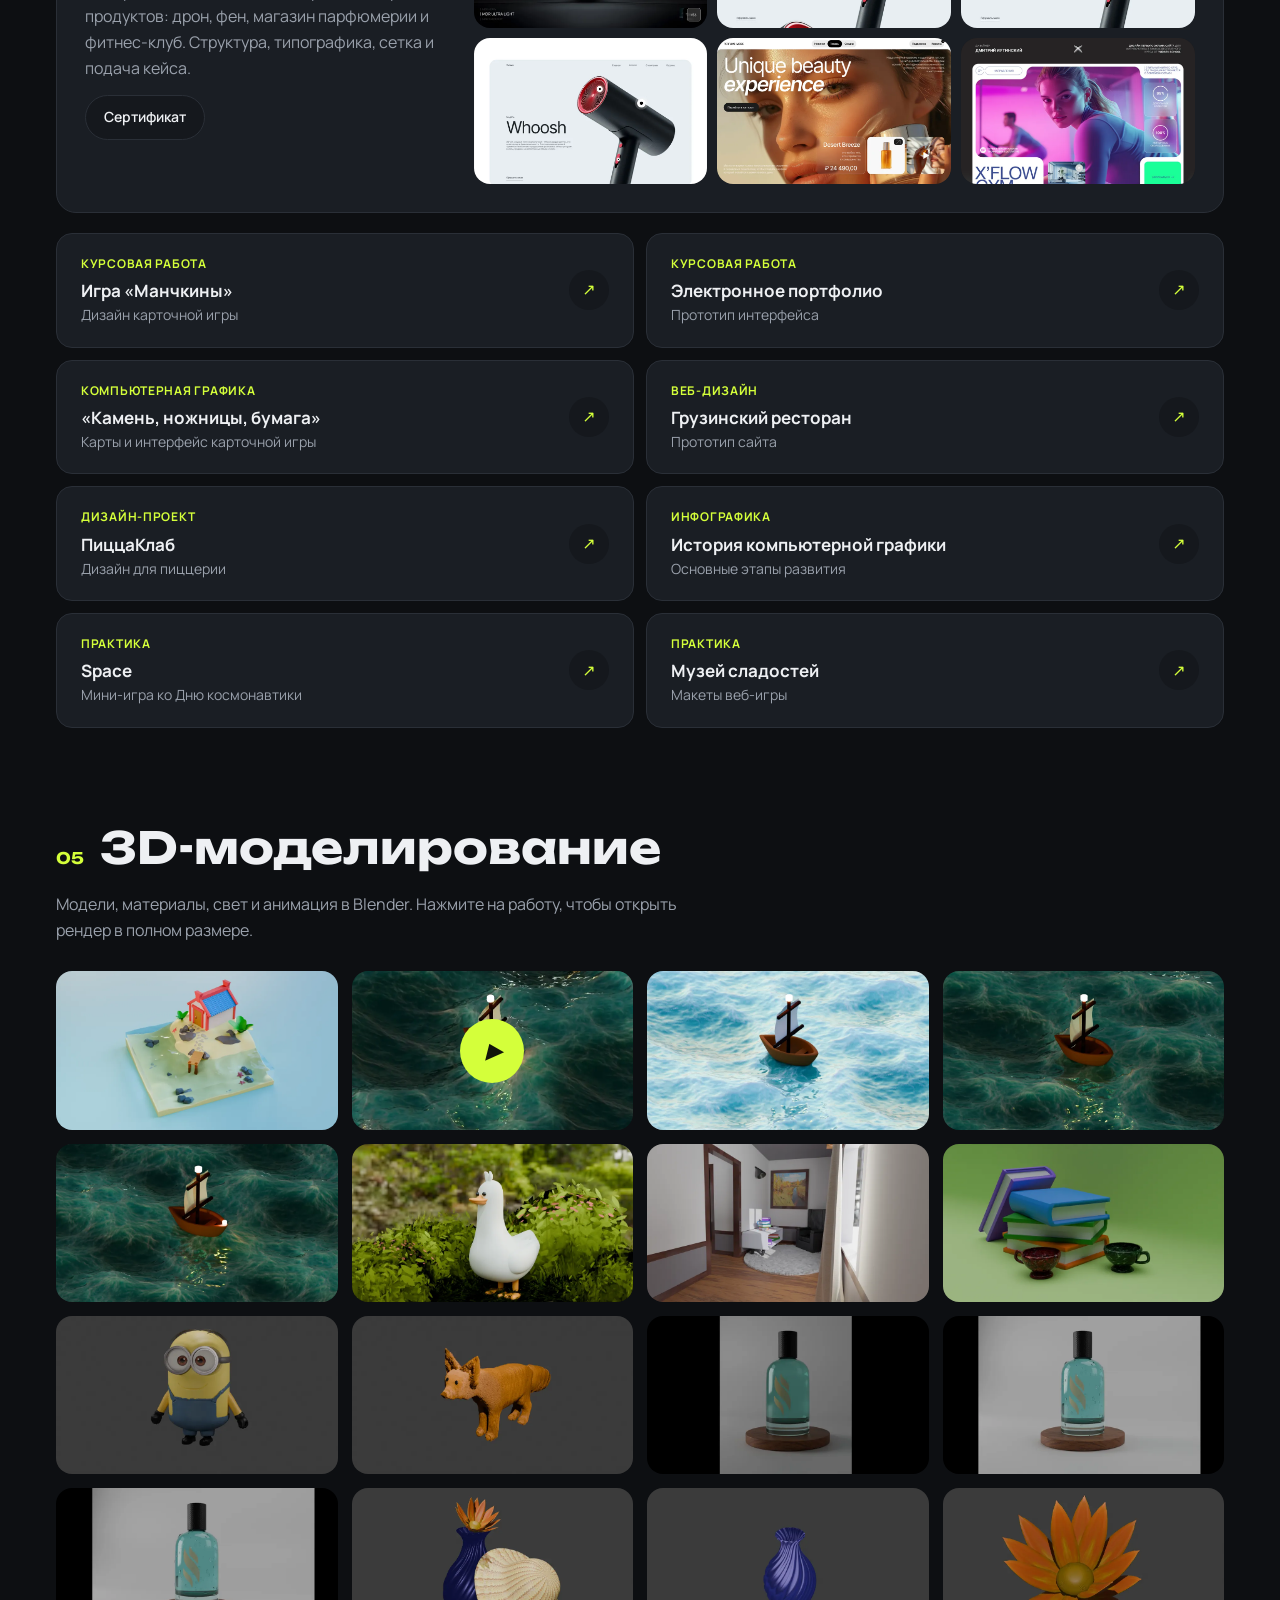
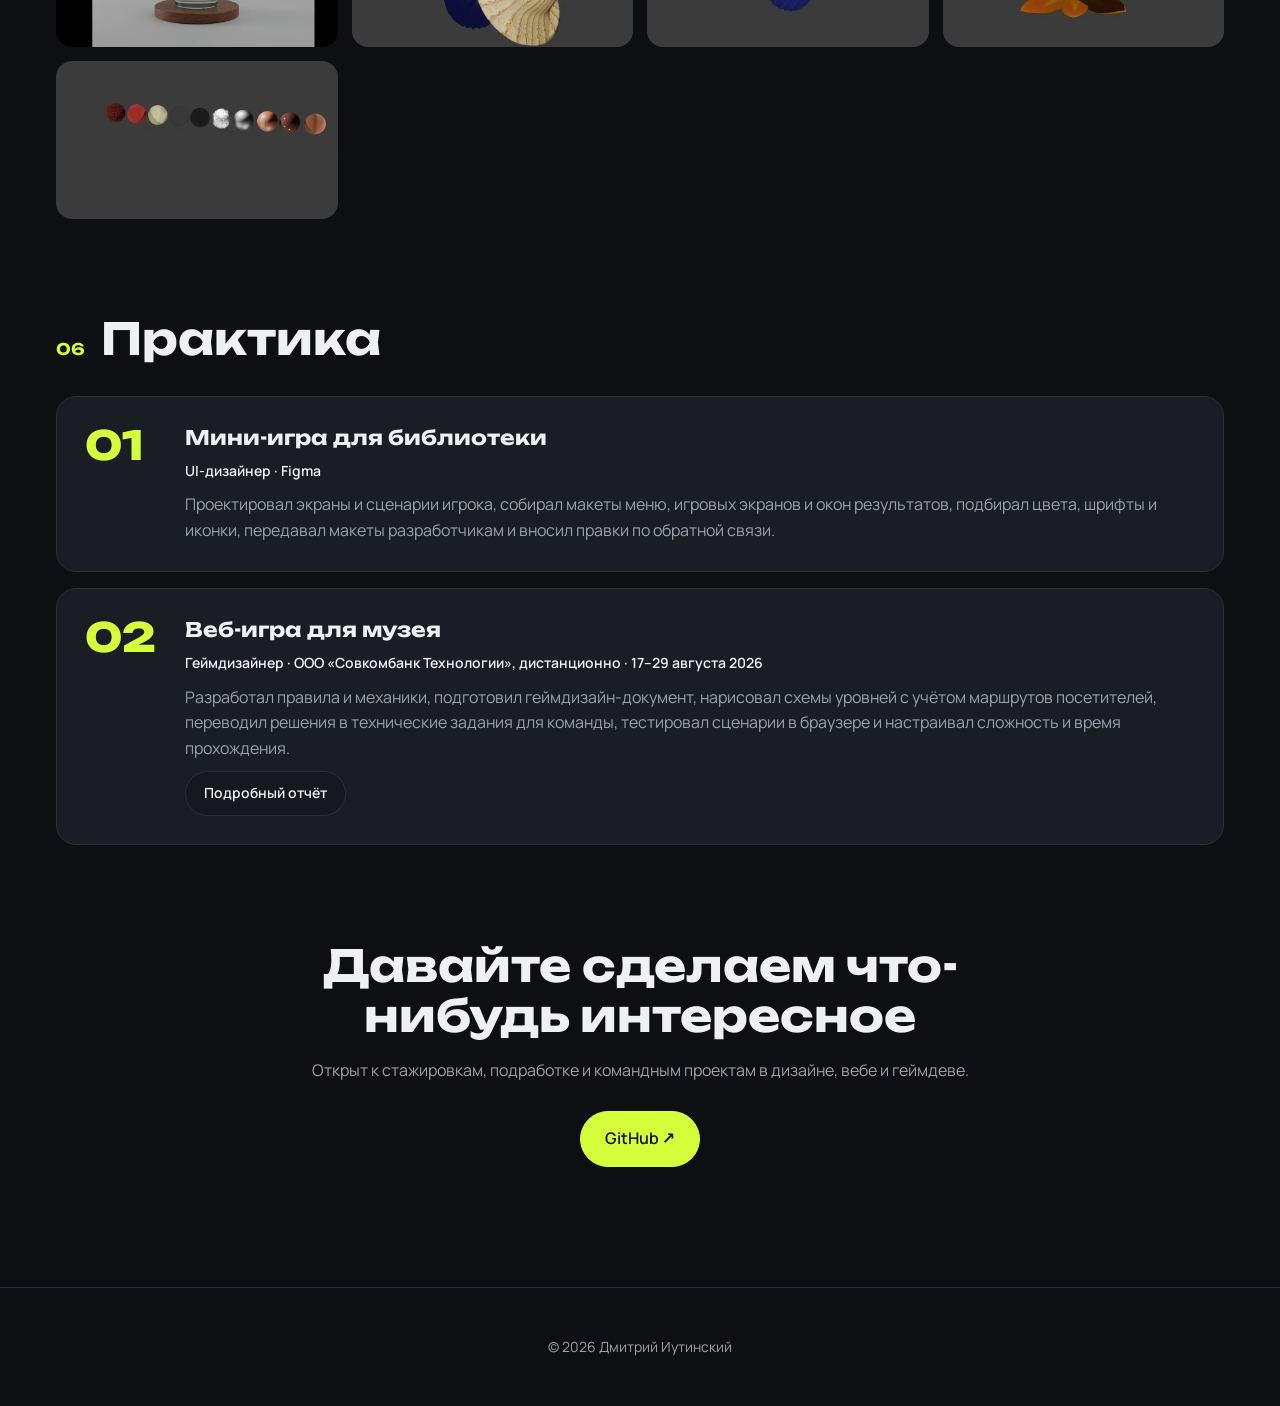
==== commit 7017520c: "Финальные правки" ====
--- a/index.html
+++ b/index.html
@@ -127,14 +127,6 @@
         </div>
       </article>
       <article class="game">
-        <span class="game-label">Визуальная новелла</span>
-        <h3>«Алая роза Вальмона»</h3>
-        <p>Браузерная визуальная новелла. Концепцию, сюжет и игровую механику придумал сам, а для реализации использовал ИИ-инструменты.</p>
-        <div class="links">
-          <a class="btn primary sm" href="https://dmitry-iut.github.io/alaya-roza-valmona/" target="_blank" rel="noopener">Играть ↗</a>
-        </div>
-      </article>
-      <article class="game">
         <span class="game-label">Практика · UI-дизайнер</span>
         <h3>Space — мини-игра ко Дню космонавтики</h3>
         <p>Мини-игра для детей, подготовленная к 12 апреля для библиотеки. Отвечал за интерфейс: экраны, кнопки, навигацию и единый визуальный стиль.</p>
--- a/assets/style.css
+++ b/assets/style.css
@@ -89,7 +89,7 @@
 .chips li { font-size: 13px; padding: 4px 12px; border-radius: 99px; border: 1px solid var(--line); color: #cfd3da; }
 .links { display: flex; flex-wrap: wrap; gap: 8px; margin-top: auto; }
 
-.games { display: grid; grid-template-columns: repeat(3, 1fr); gap: 20px; }
+.games { display: grid; grid-template-columns: repeat(2, 1fr); gap: 20px; }
 .game { background: var(--card); border: 1px solid var(--line); border-radius: var(--radius); padding: 28px; display: flex; flex-direction: column; gap: 14px; position: relative; overflow: hidden; }
 .game::before { content: ""; position: absolute; width: 180px; height: 180px; right: -60px; top: -60px; border-radius: 50%; background: radial-gradient(var(--accent), transparent 70%); opacity: .12; }
 .game-label { font-size: 12px; font-weight: 700; letter-spacing: .06em; text-transform: uppercase; color: var(--accent); }
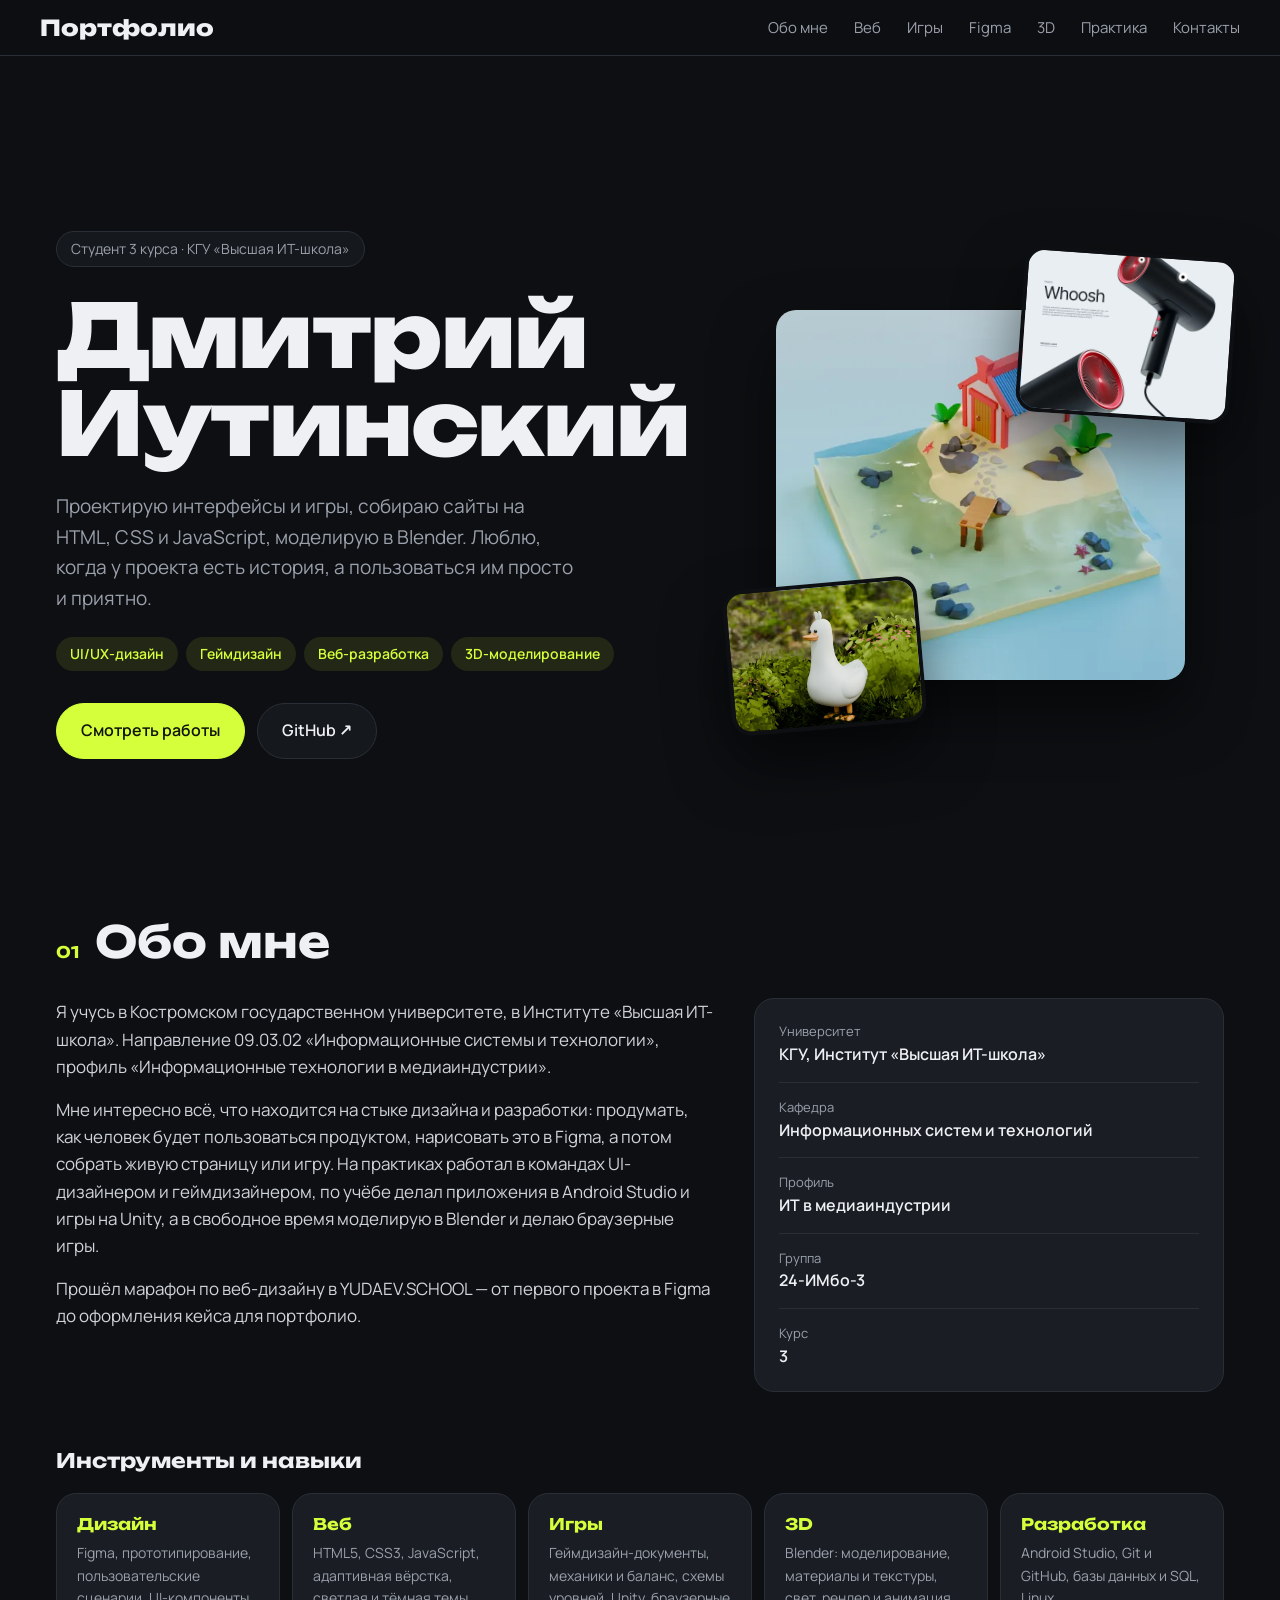
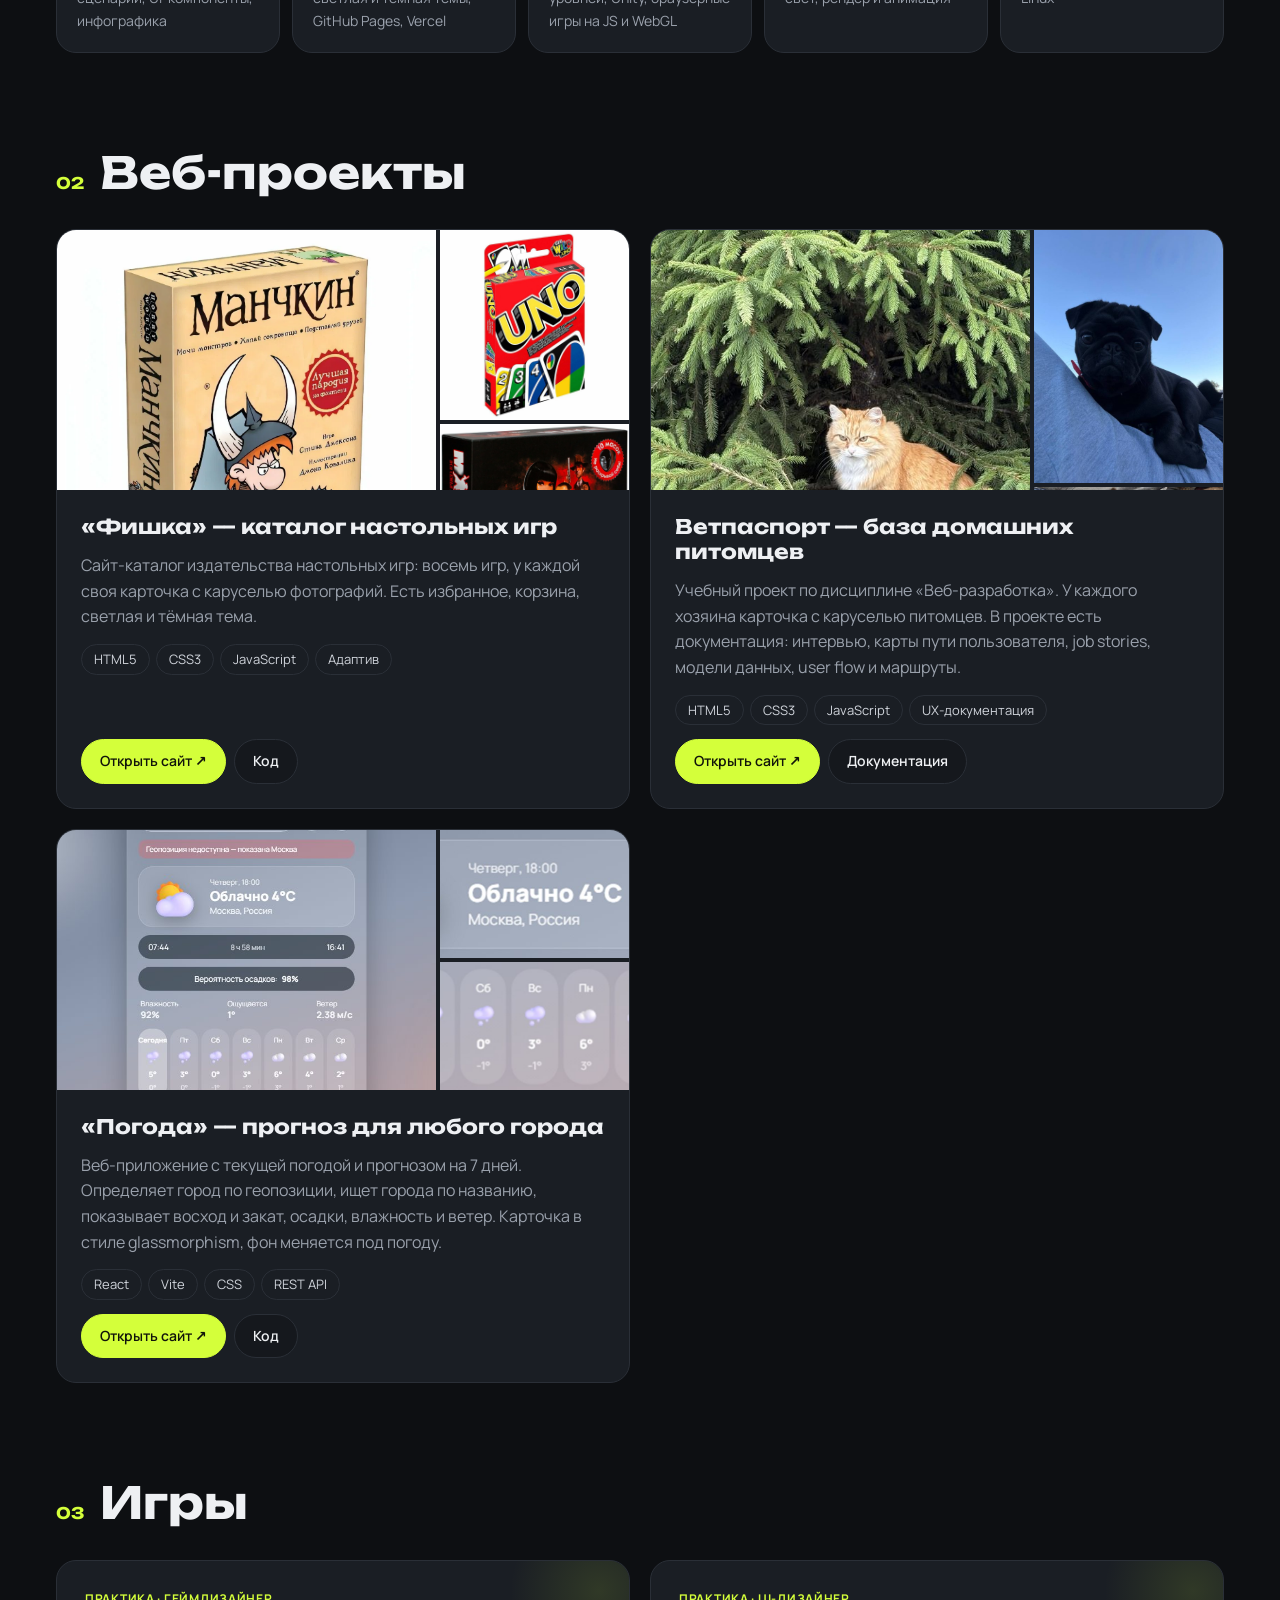
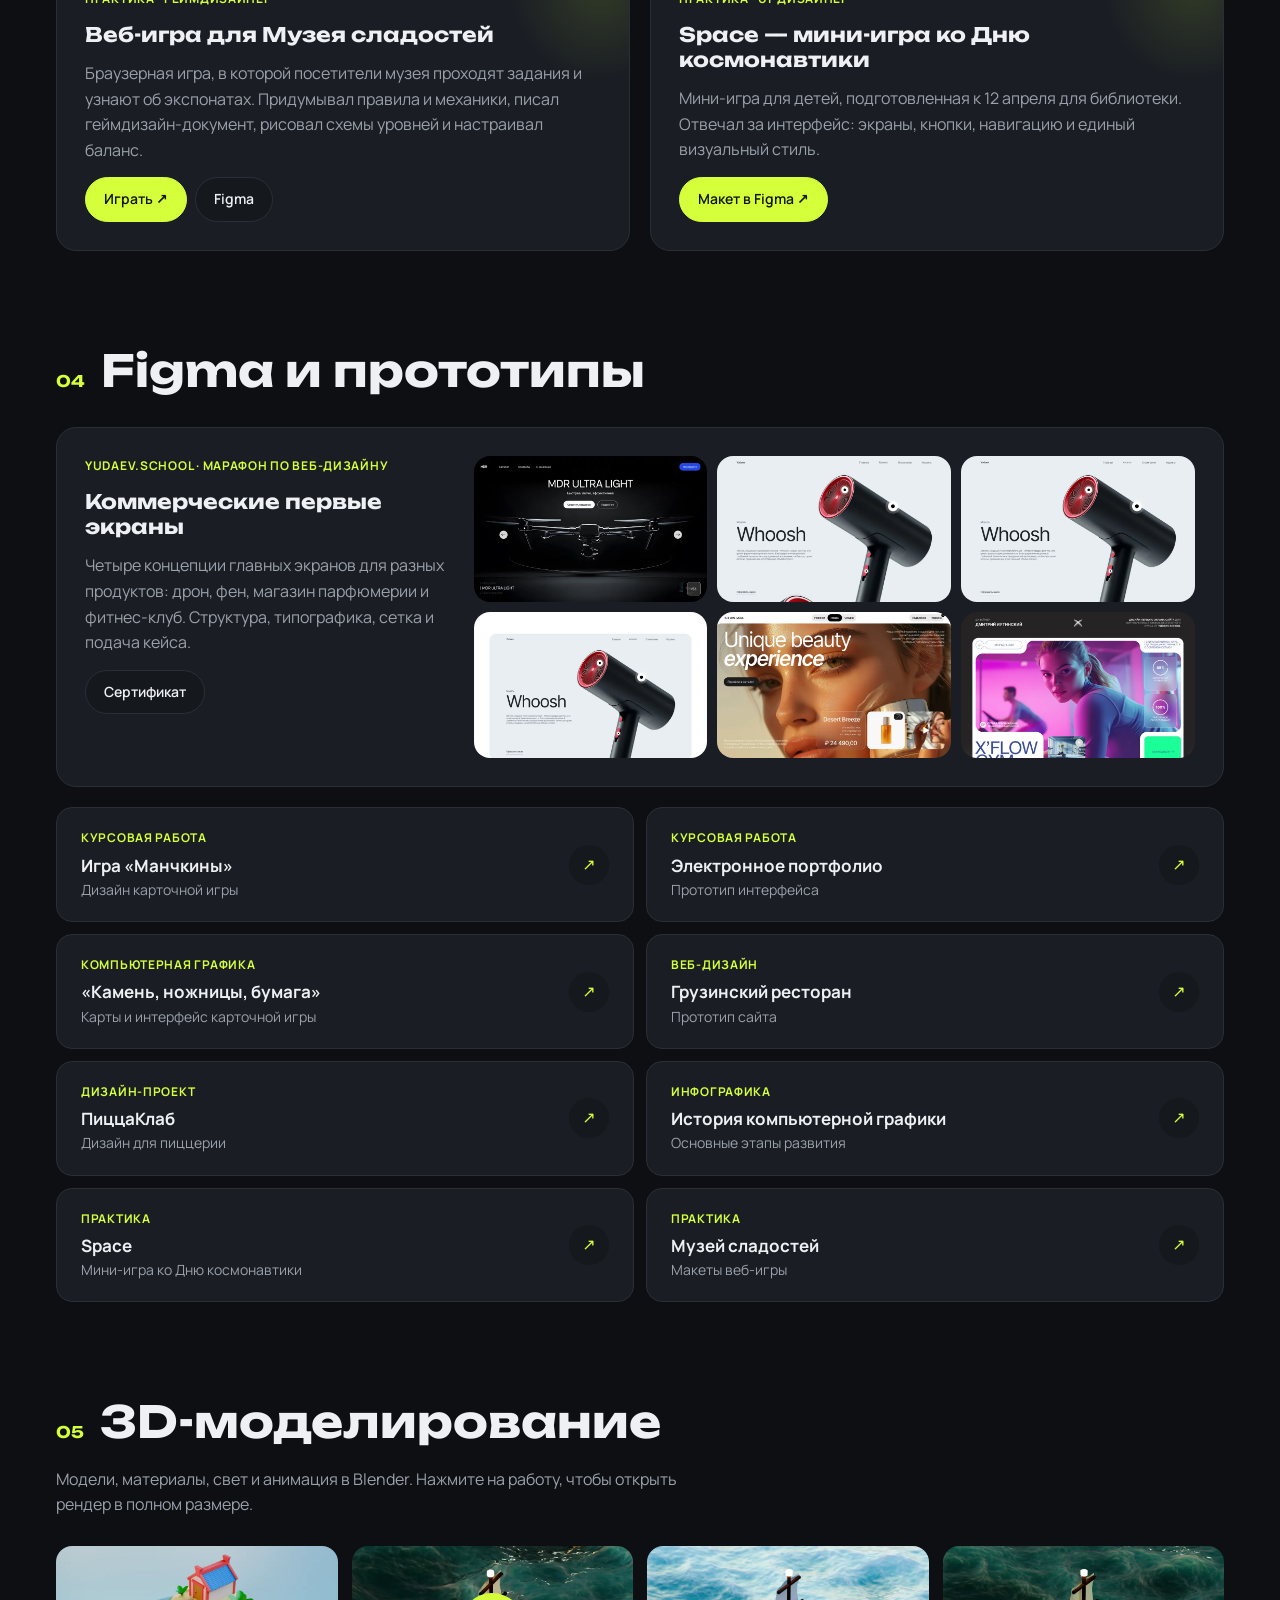
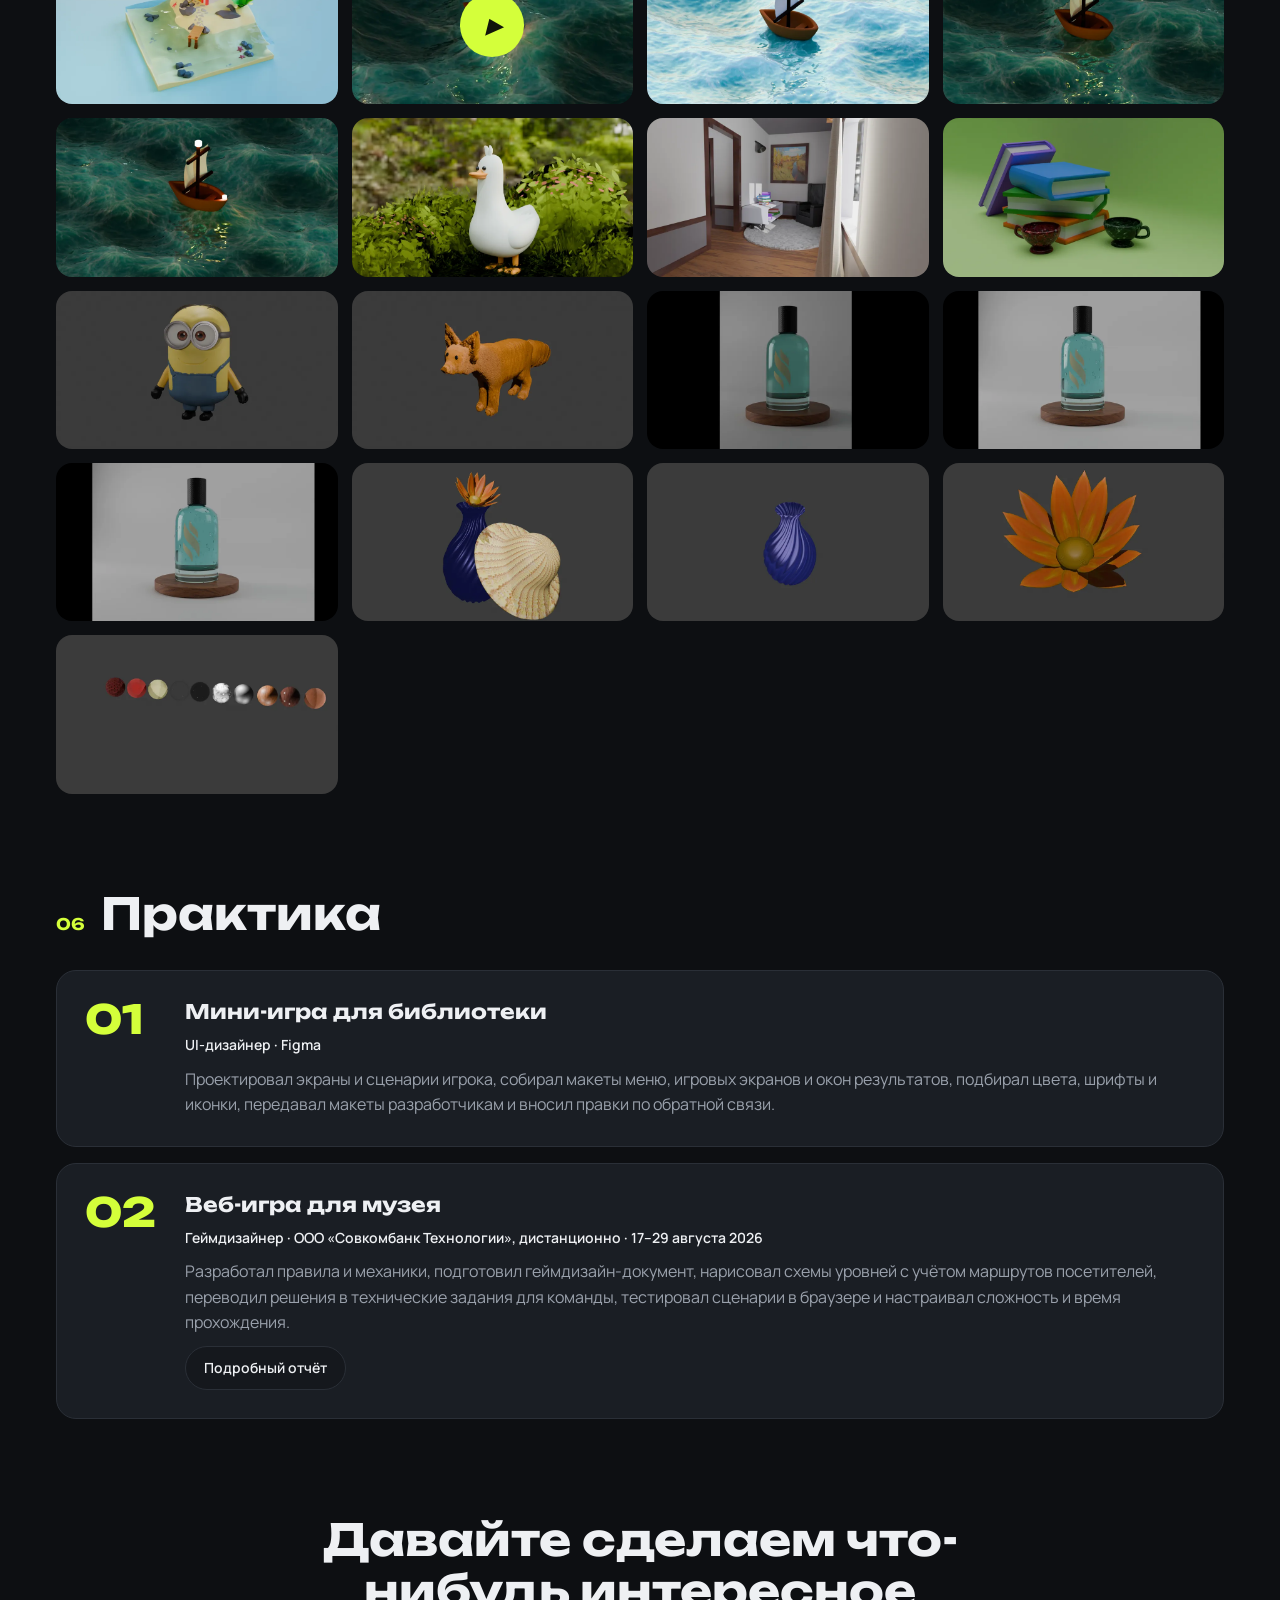
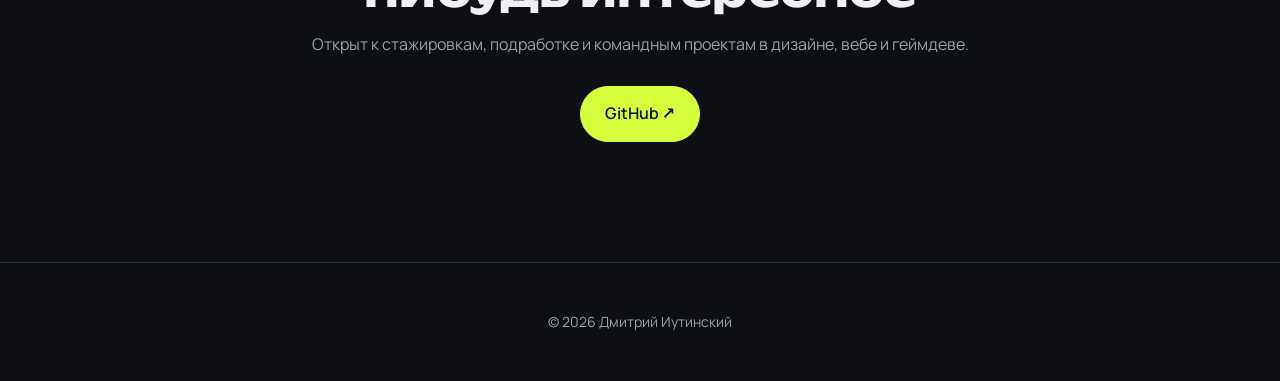
==== commit 3626f1ba: "Финальные правки" ====
--- a/index.html
+++ b/index.html
@@ -14,7 +14,7 @@
 <body>
 
 <header class="nav">
-  <a class="logo" href="#top">ДИ<span>.</span></a>
+  <a class="logo" href="#top">Портфолио</a>
   <nav class="nav-links" id="navLinks">
     <a href="#about">Обо мне</a>
     <a href="#web">Веб</a>
@@ -111,6 +111,22 @@
           </div>
         </div>
       </article>
+      <article class="web-card">
+        <a class="web-shot" href="https://weather-psi-three-27.vercel.app" target="_blank" rel="noopener">
+          <img src="web/weather/img/1.jpg" alt="Приложение «Погода»" loading="lazy">
+          <img src="web/weather/img/2.jpg" alt="" loading="lazy">
+          <img src="web/weather/img/3.jpg" alt="" loading="lazy">
+        </a>
+        <div class="web-body">
+          <h3>«Погода» — прогноз для любого города</h3>
+          <p>Веб-приложение с текущей погодой и прогнозом на 7 дней. Определяет город по геопозиции, ищет города по названию, показывает восход и закат, осадки, влажность и ветер. Карточка в стиле glassmorphism, фон меняется под погоду.</p>
+          <ul class="chips"><li>React</li><li>Vite</li><li>CSS</li><li>REST API</li></ul>
+          <div class="links">
+            <a class="btn primary sm" href="https://weather-psi-three-27.vercel.app" target="_blank" rel="noopener">Открыть сайт ↗</a>
+            <a class="btn sm" href="https://github.com/dmitry-iut/weather" target="_blank" rel="noopener">Код</a>
+          </div>
+        </div>
+      </article>
     </div>
   </section>
 
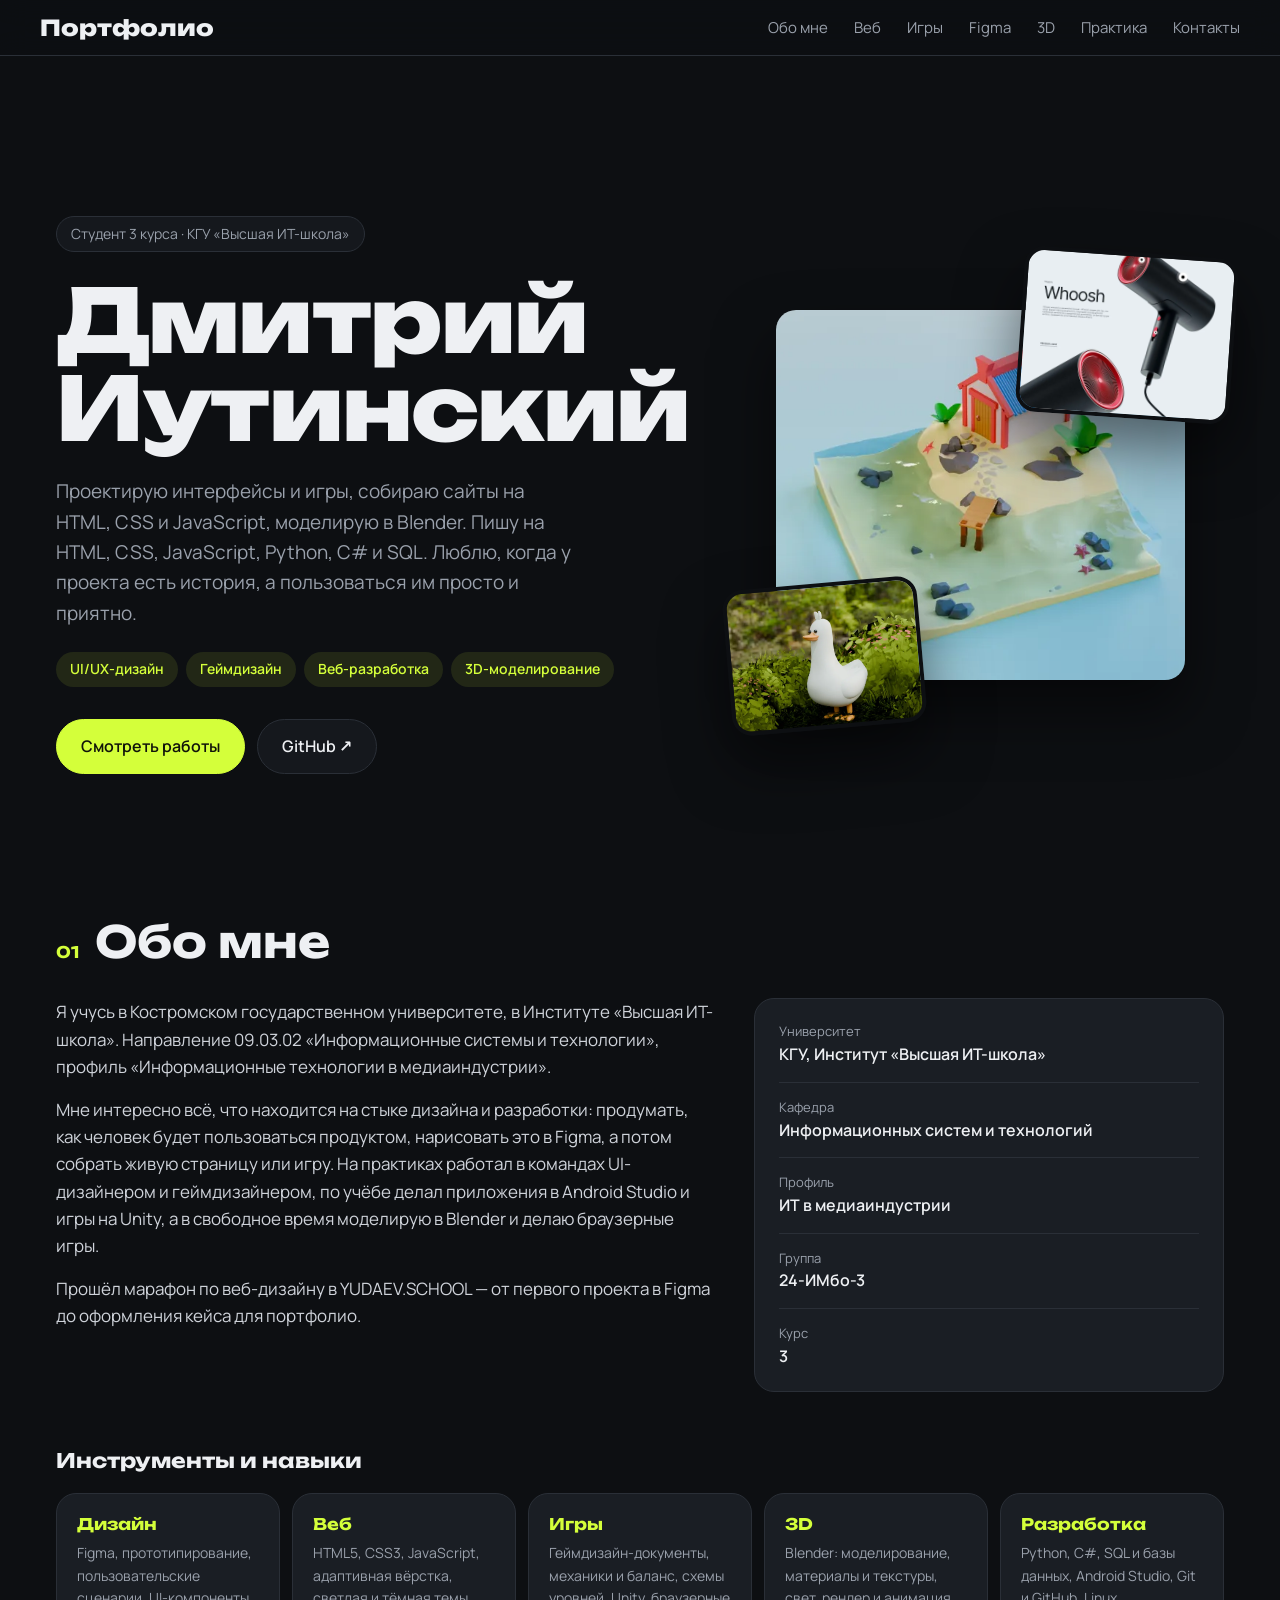
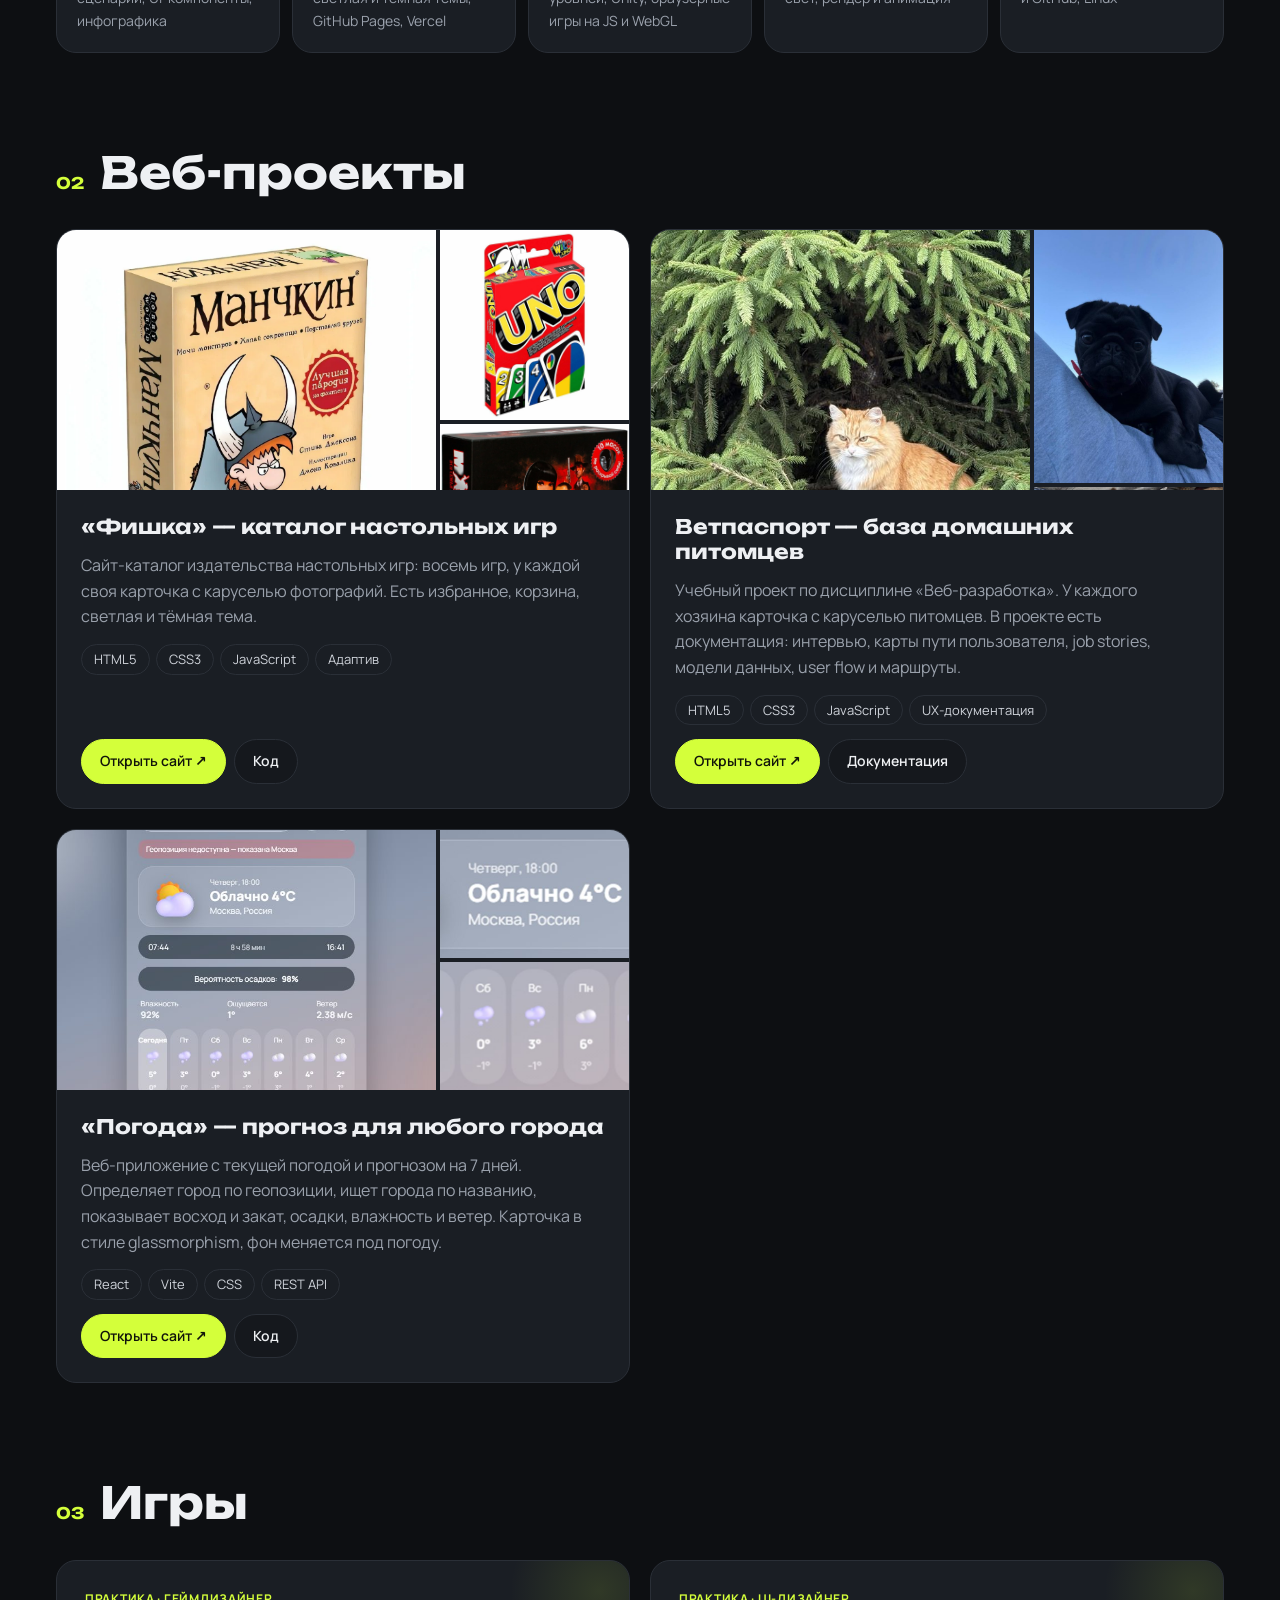
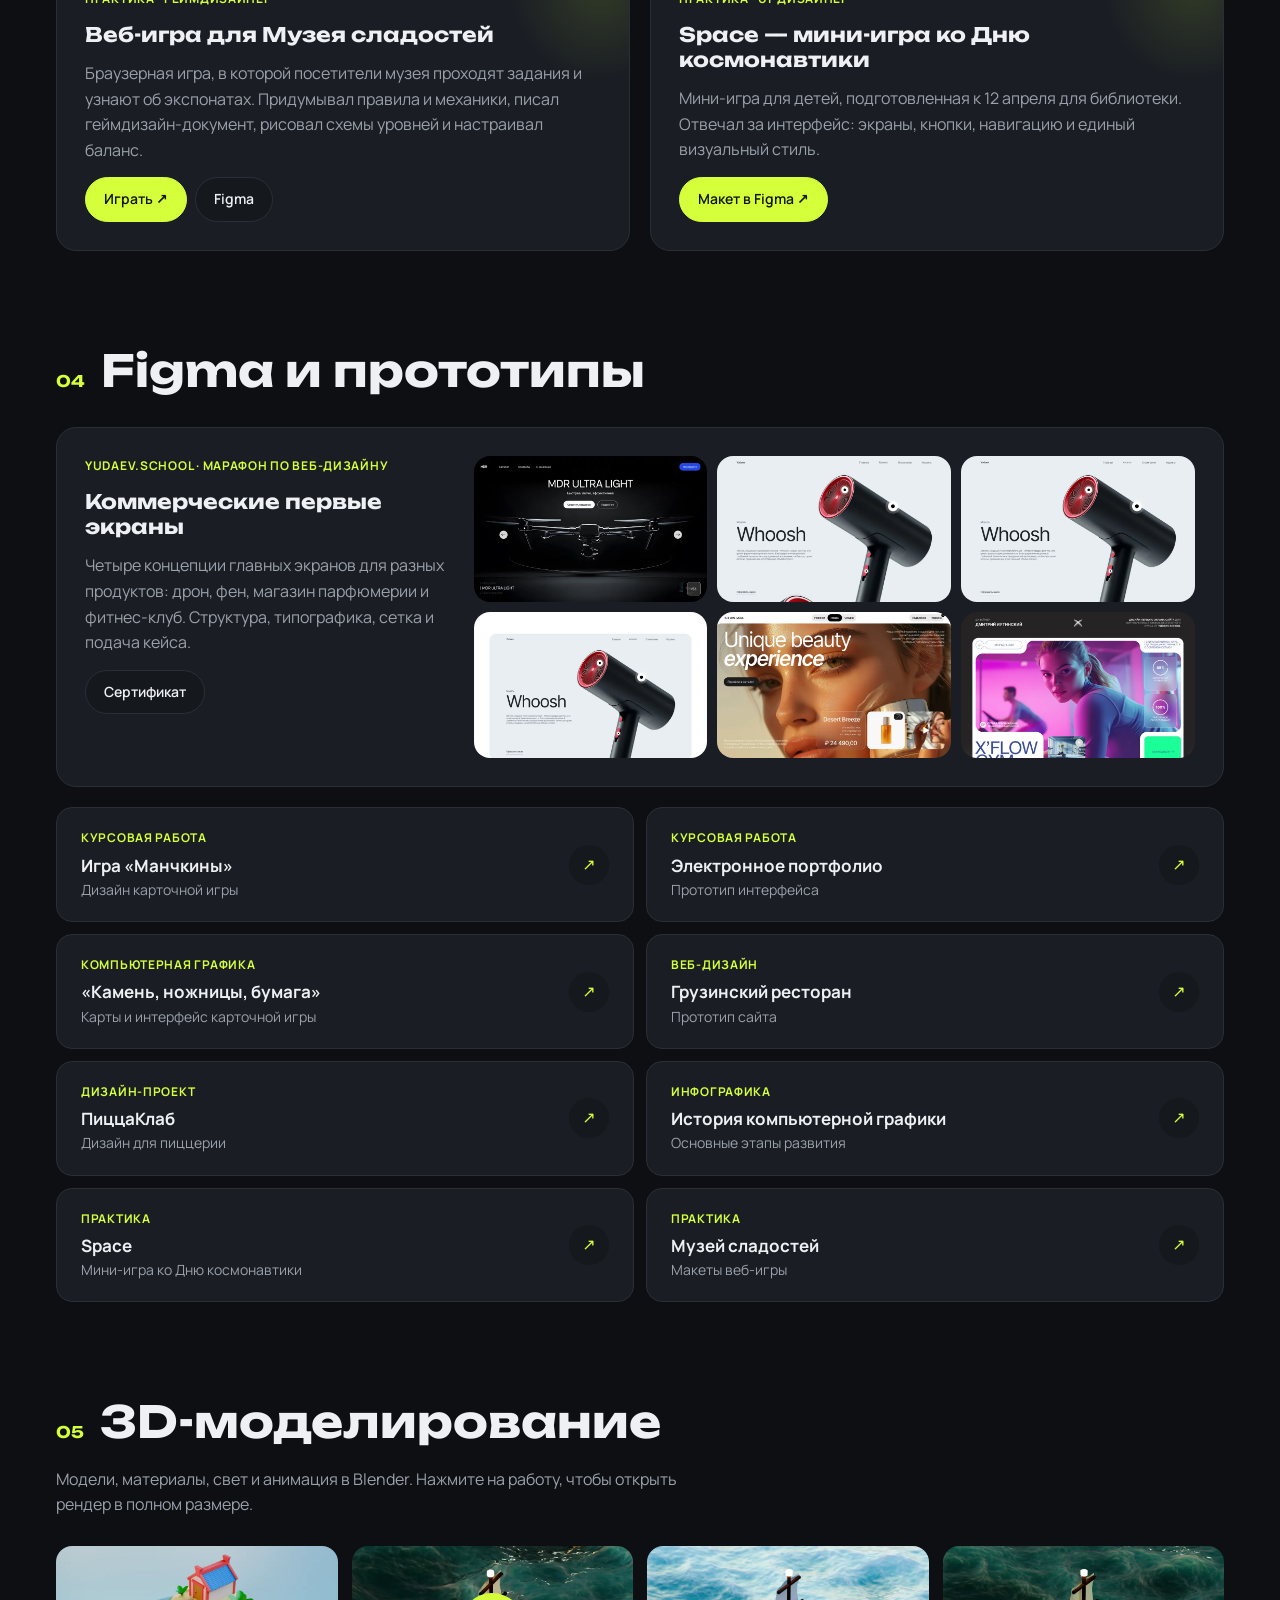
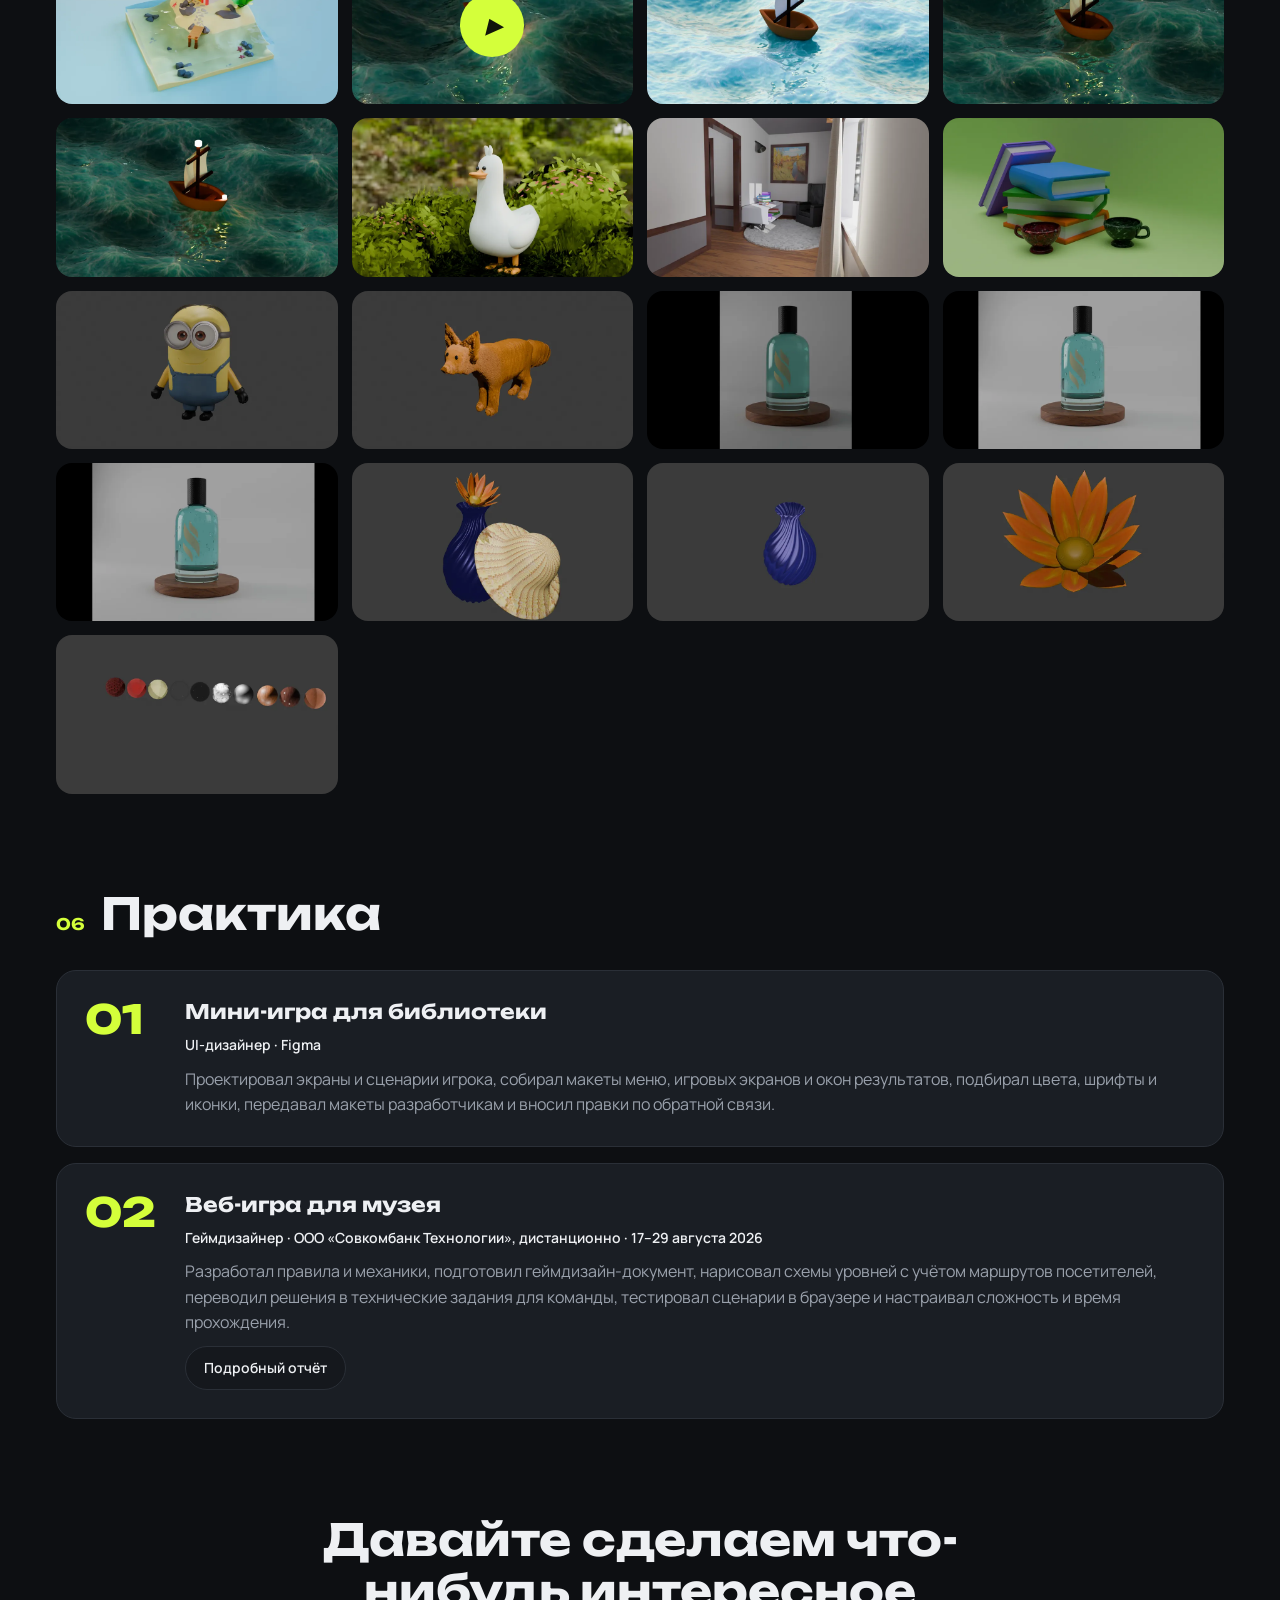
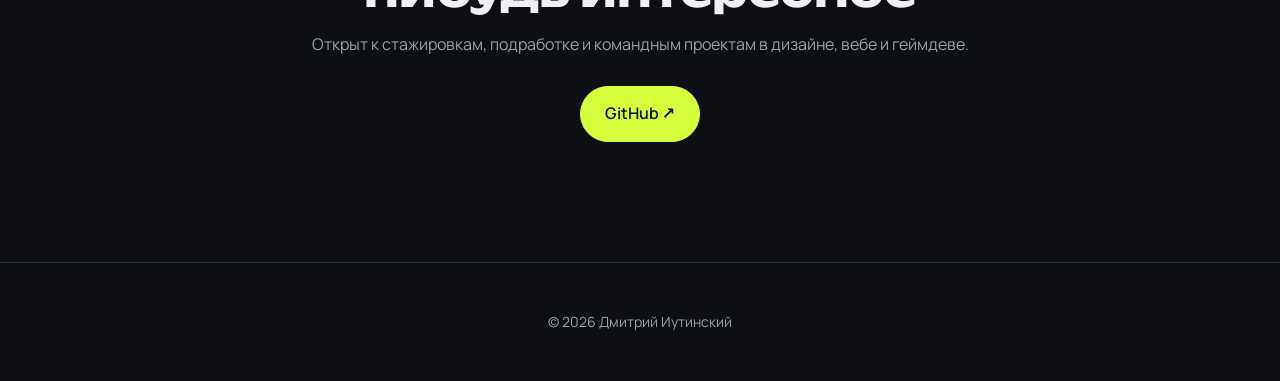
==== commit 685bc185: "Финальные правки" ====
--- a/index.html
+++ b/index.html
@@ -33,7 +33,7 @@
     <div class="hero-text">
       <p class="tag">Студент 3 курса · КГУ «Высшая ИТ-школа»</p>
       <h1>Дмитрий<br>Иутинский</h1>
-      <p class="lead">Проектирую интерфейсы и игры, собираю сайты на HTML, CSS и JavaScript, моделирую в Blender. Люблю, когда у проекта есть история, а пользоваться им просто и приятно.</p>
+      <p class="lead">Проектирую интерфейсы и игры, собираю сайты на HTML, CSS и JavaScript, моделирую в Blender. Пишу на HTML, CSS, JavaScript, Python, C# и SQL. Люблю, когда у проекта есть история, а пользоваться им просто и приятно.</p>
       <div class="hero-roles">
         <span>UI/UX-дизайн</span><span>Геймдизайн</span><span>Веб-разработка</span><span>3D-моделирование</span>
       </div>
@@ -72,7 +72,7 @@
       <div class="skill"><h4>Веб</h4><p>HTML5, CSS3, JavaScript, адаптивная вёрстка, светлая и тёмная темы, GitHub Pages, Vercel</p></div>
       <div class="skill"><h4>Игры</h4><p>Геймдизайн-документы, механики и баланс, схемы уровней, Unity, браузерные игры на JS и WebGL</p></div>
       <div class="skill"><h4>3D</h4><p>Blender: моделирование, материалы и текстуры, свет, рендер и анимация</p></div>
-      <div class="skill"><h4>Разработка</h4><p>Android Studio, Git и GitHub, базы данных и SQL, Linux</p></div>
+      <div class="skill"><h4>Разработка</h4><p>Python, C#, SQL и базы данных, Android Studio, Git и GitHub, Linux</p></div>
     </div>
   </section>
 
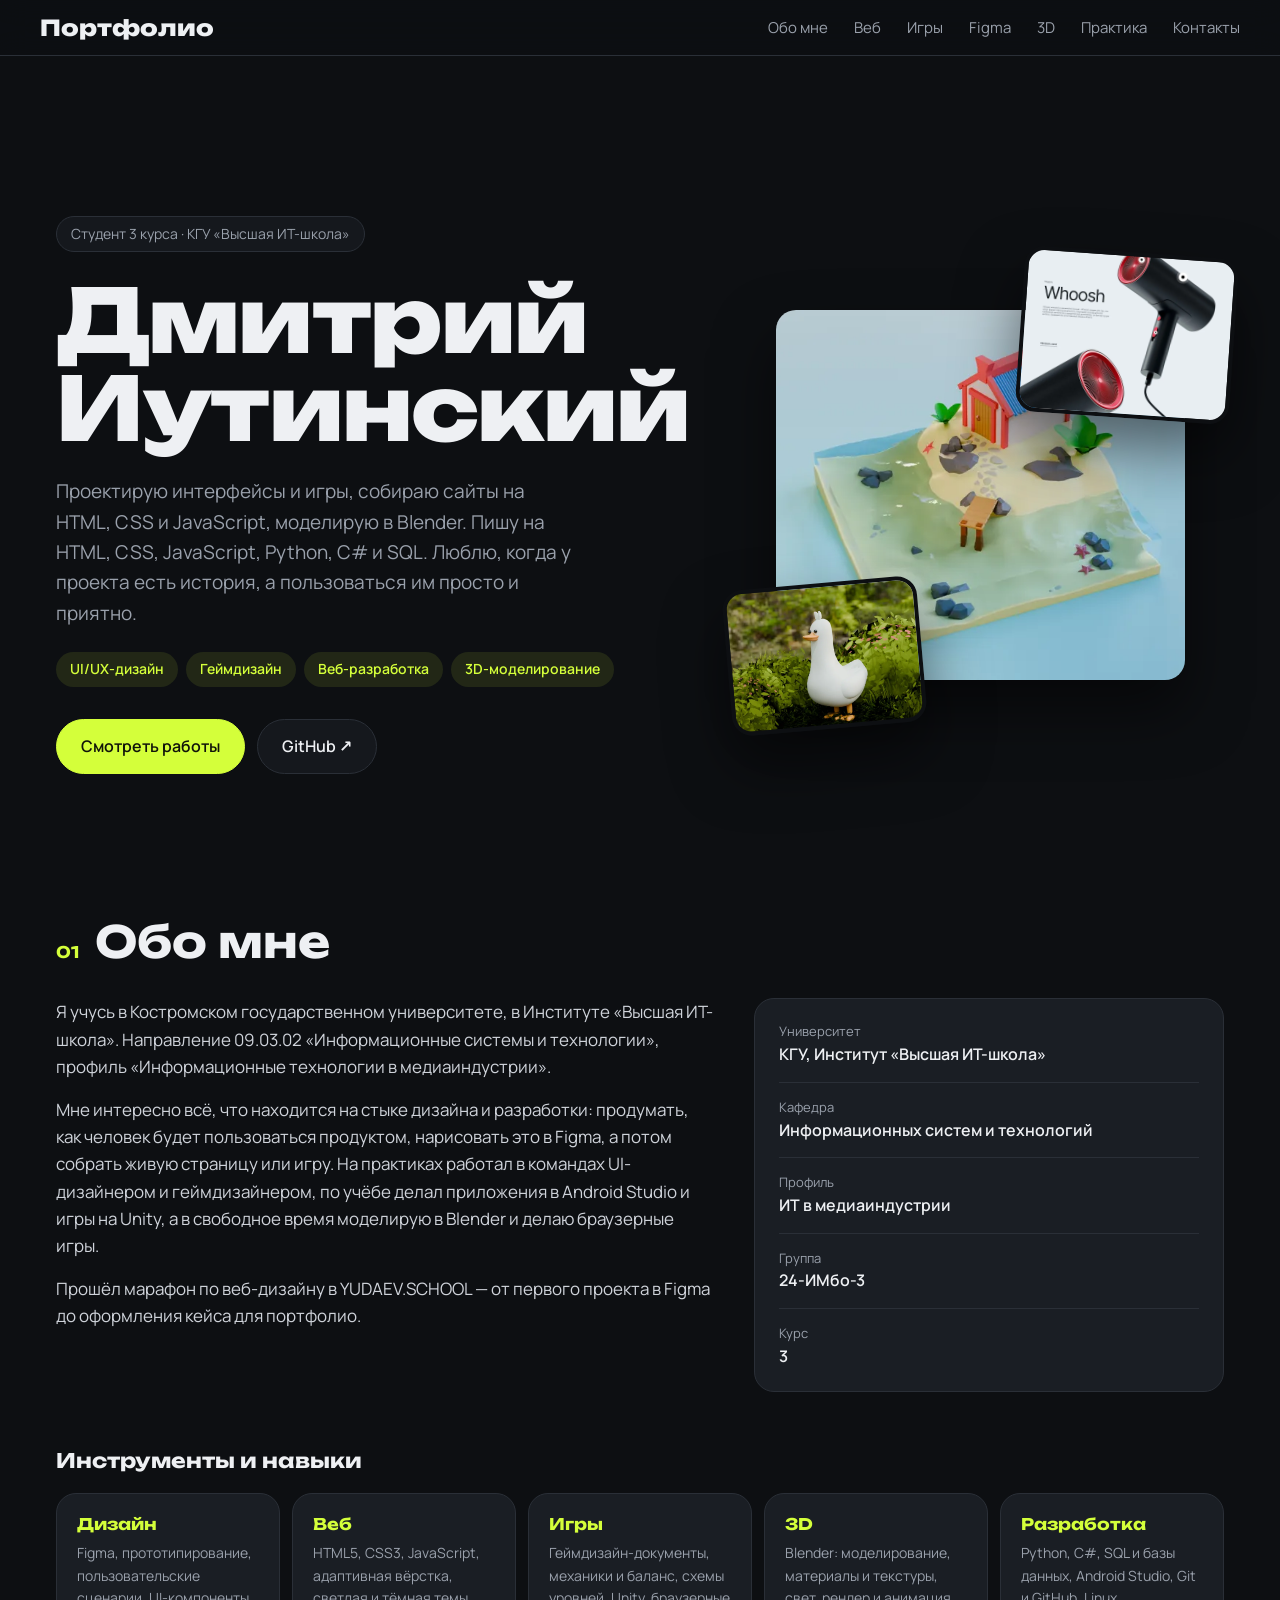
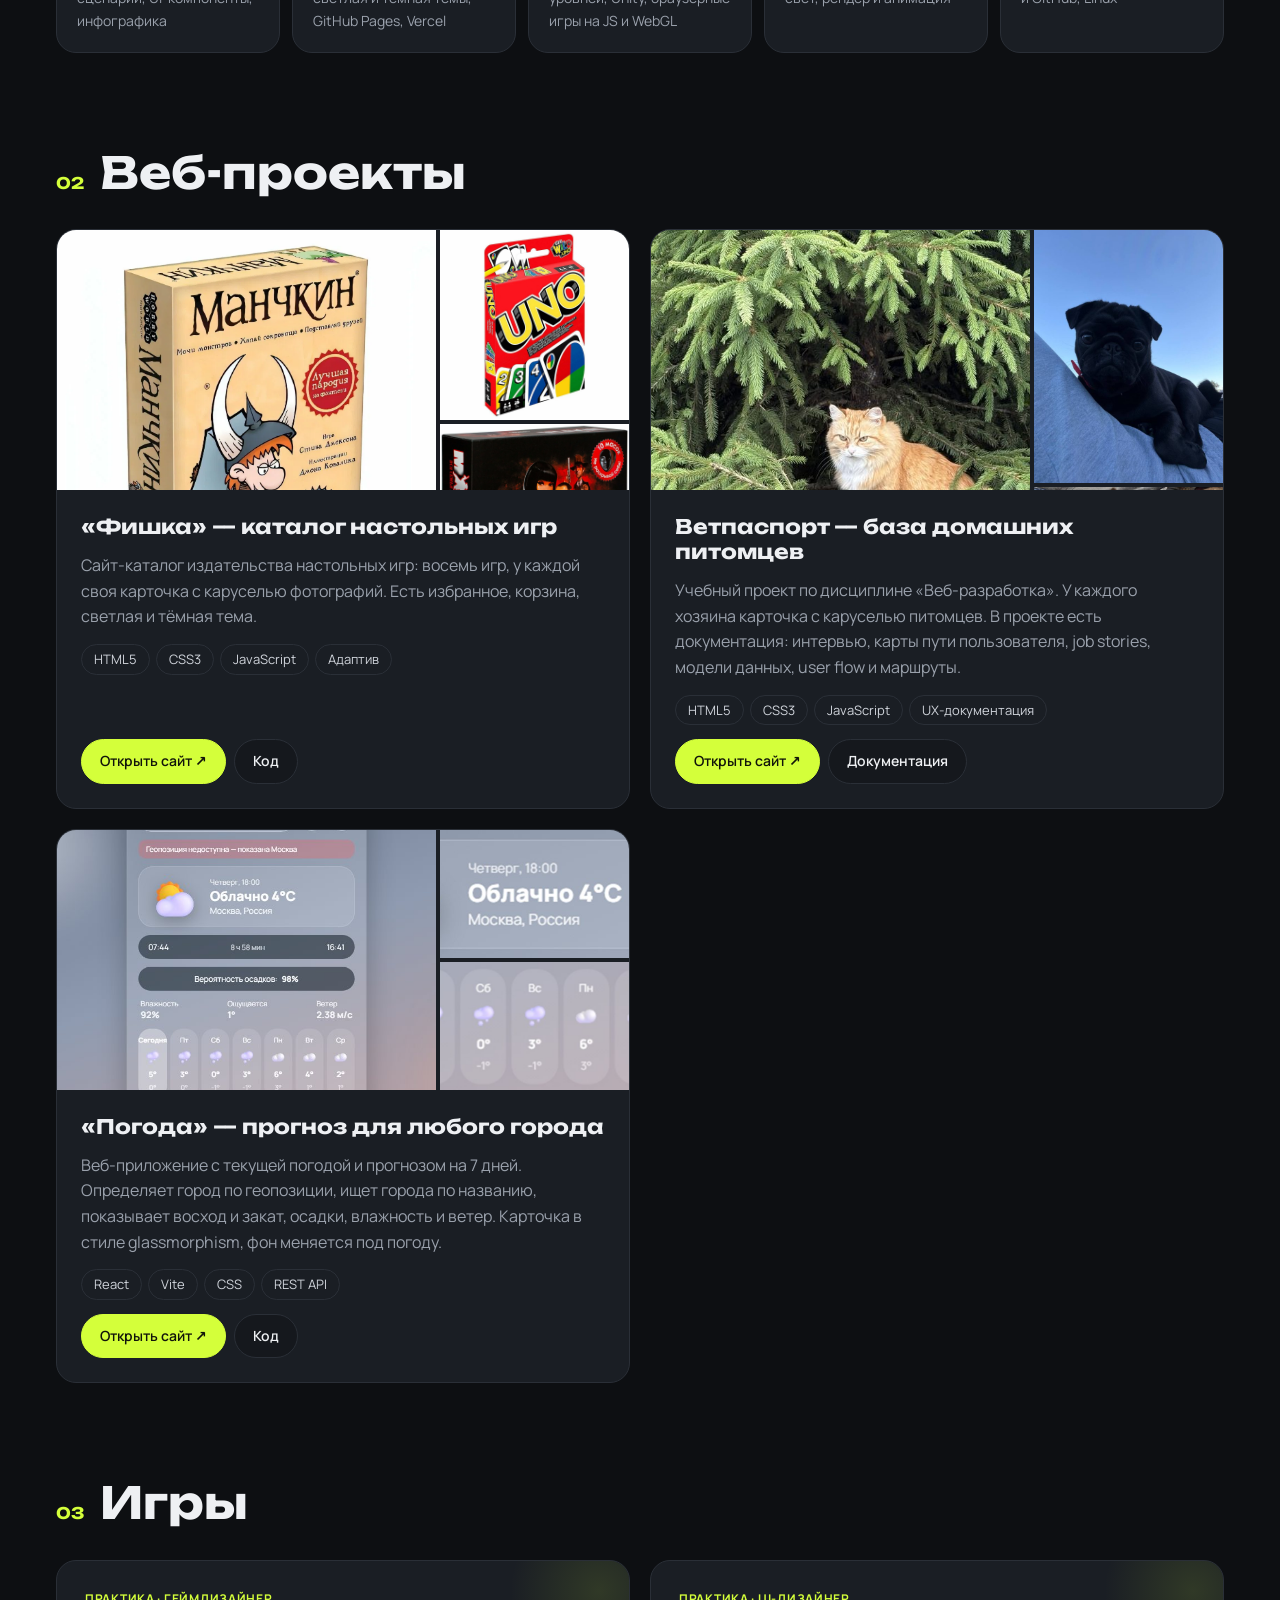
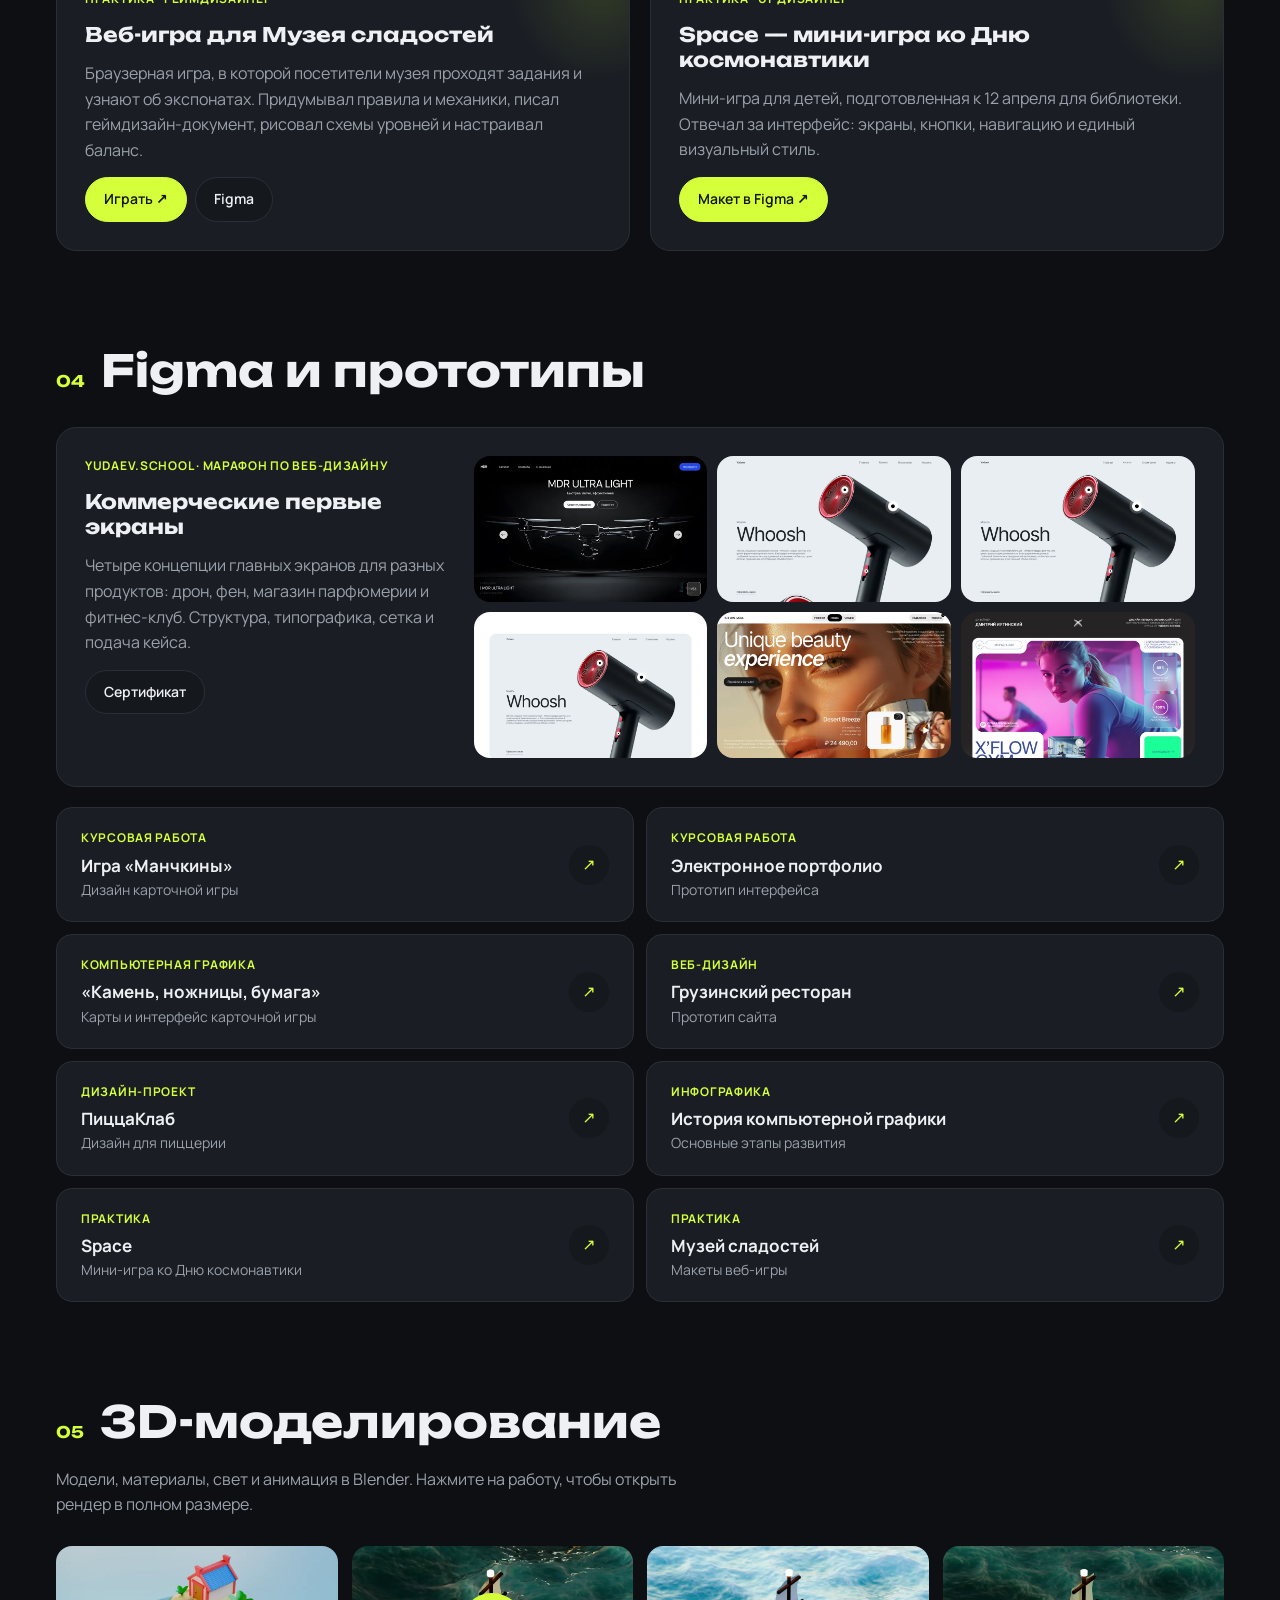
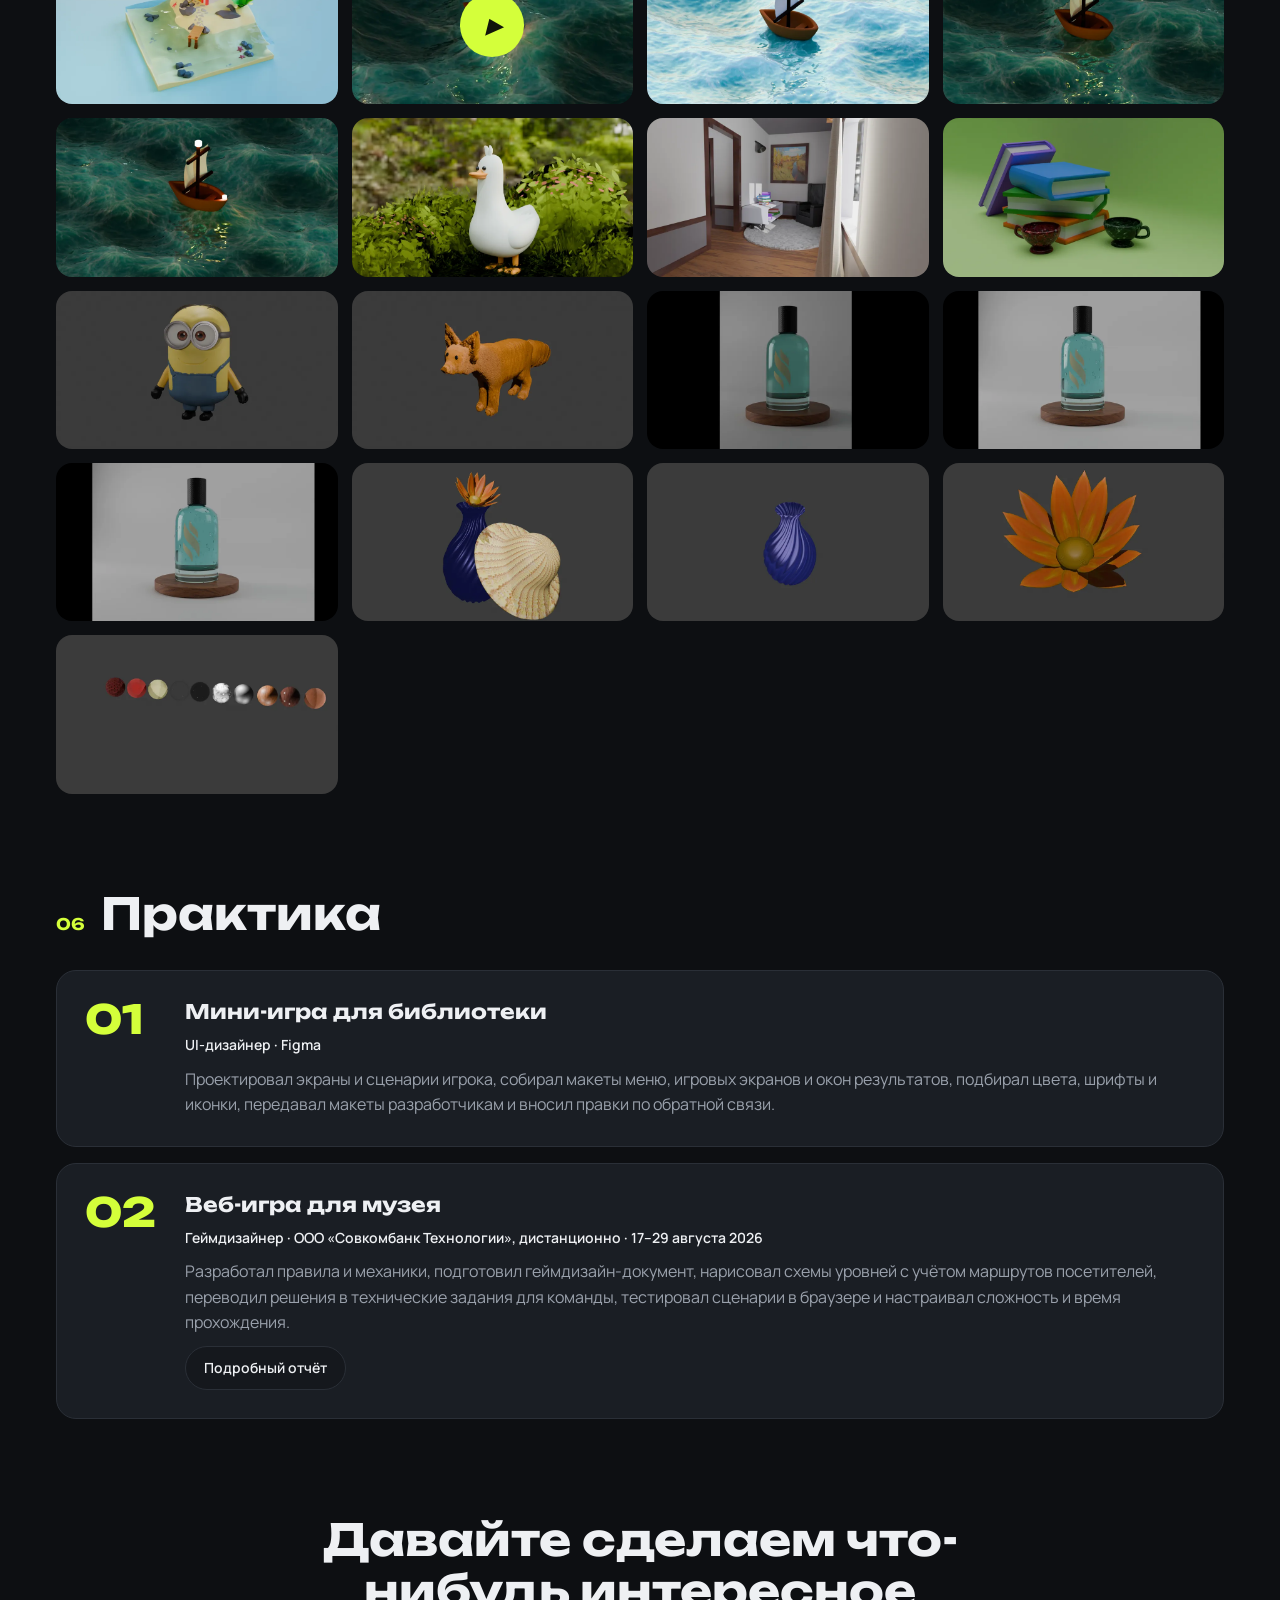
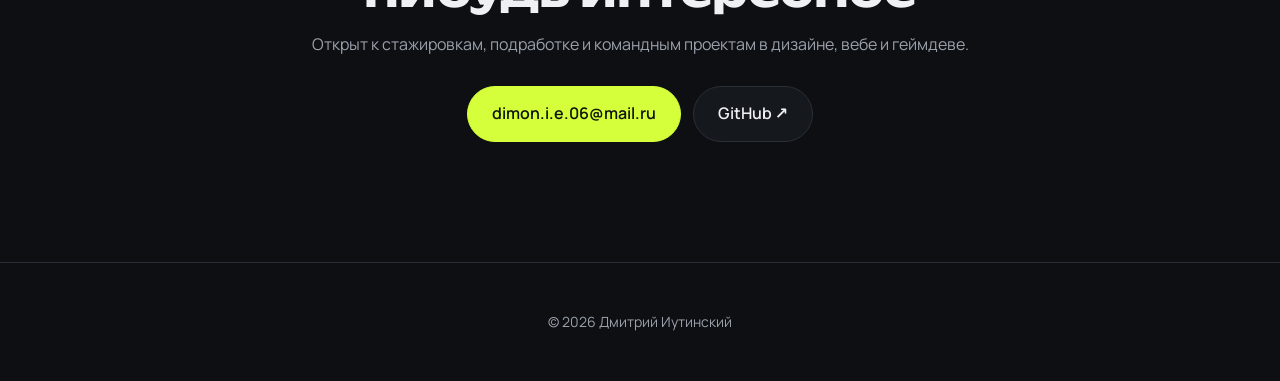
==== commit c5ff7578: "Финальные правки" ====
--- a/index.html
+++ b/index.html
@@ -202,7 +202,8 @@
     <h2>Давайте сделаем что-нибудь интересное</h2>
     <p>Открыт к стажировкам, подработке и командным проектам в дизайне, вебе и геймдеве.</p>
     <div class="hero-actions center">
-      <a class="btn primary" href="https://github.com/dmitry-iut/Portfolio" target="_blank" rel="noopener">GitHub ↗</a>
+      <a class="btn primary" href="mailto:dimon.i.e.06@mail.ru">dimon.i.e.06@mail.ru</a>
+      <a class="btn" href="https://github.com/dmitry-iut/Portfolio" target="_blank" rel="noopener">GitHub ↗</a>
     </div>
   </section>
 
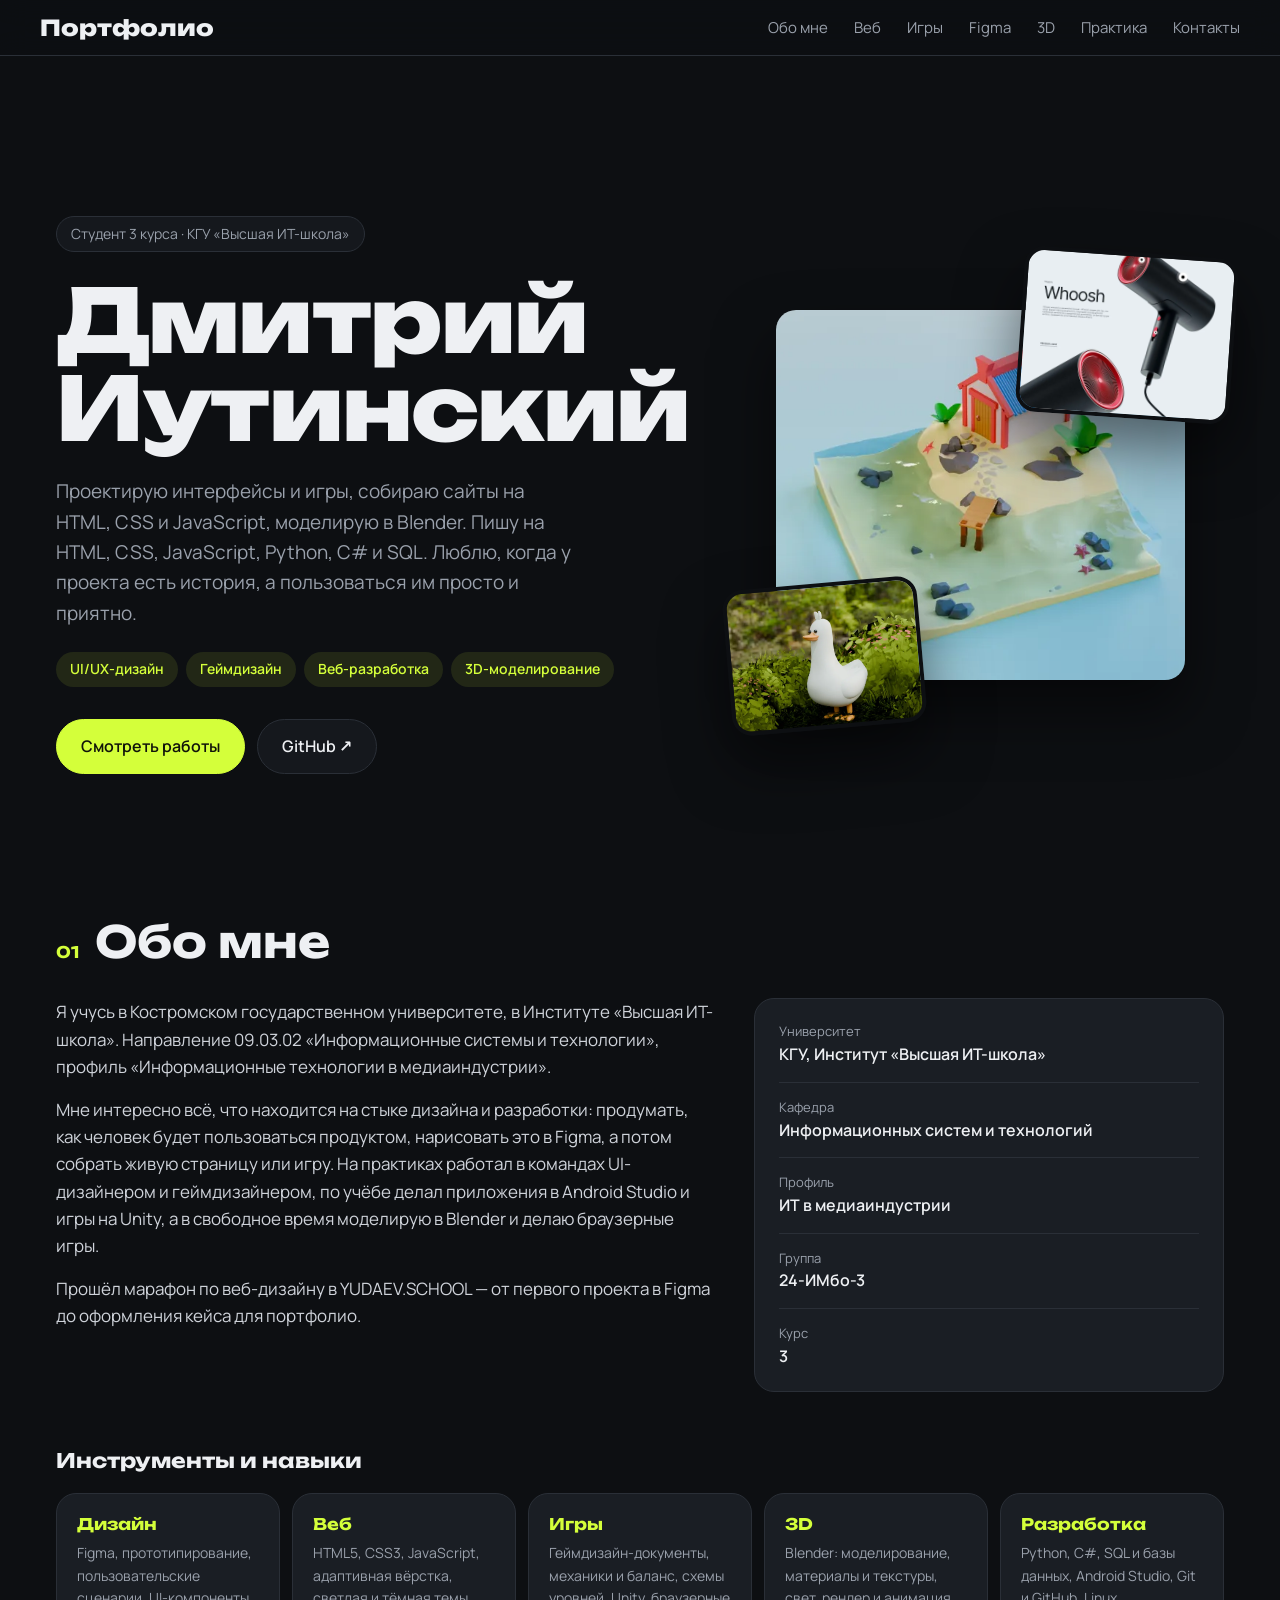
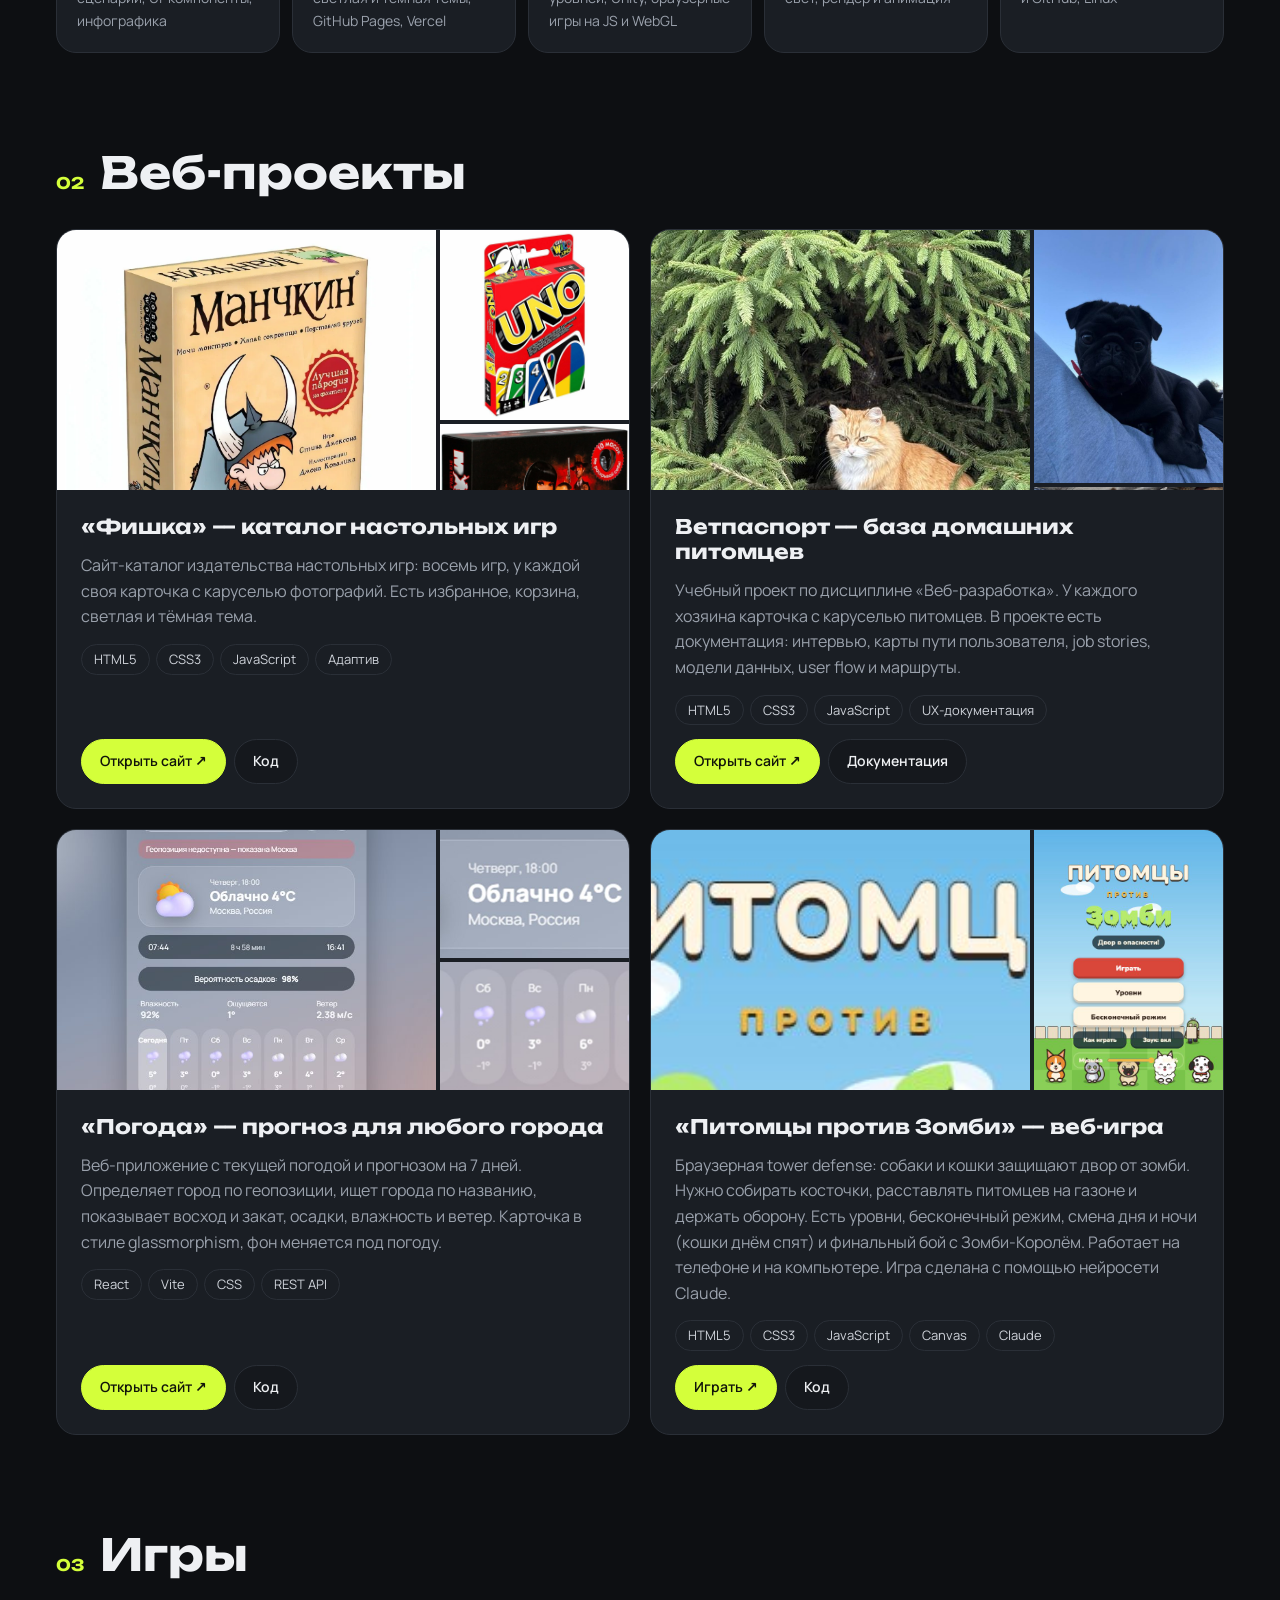
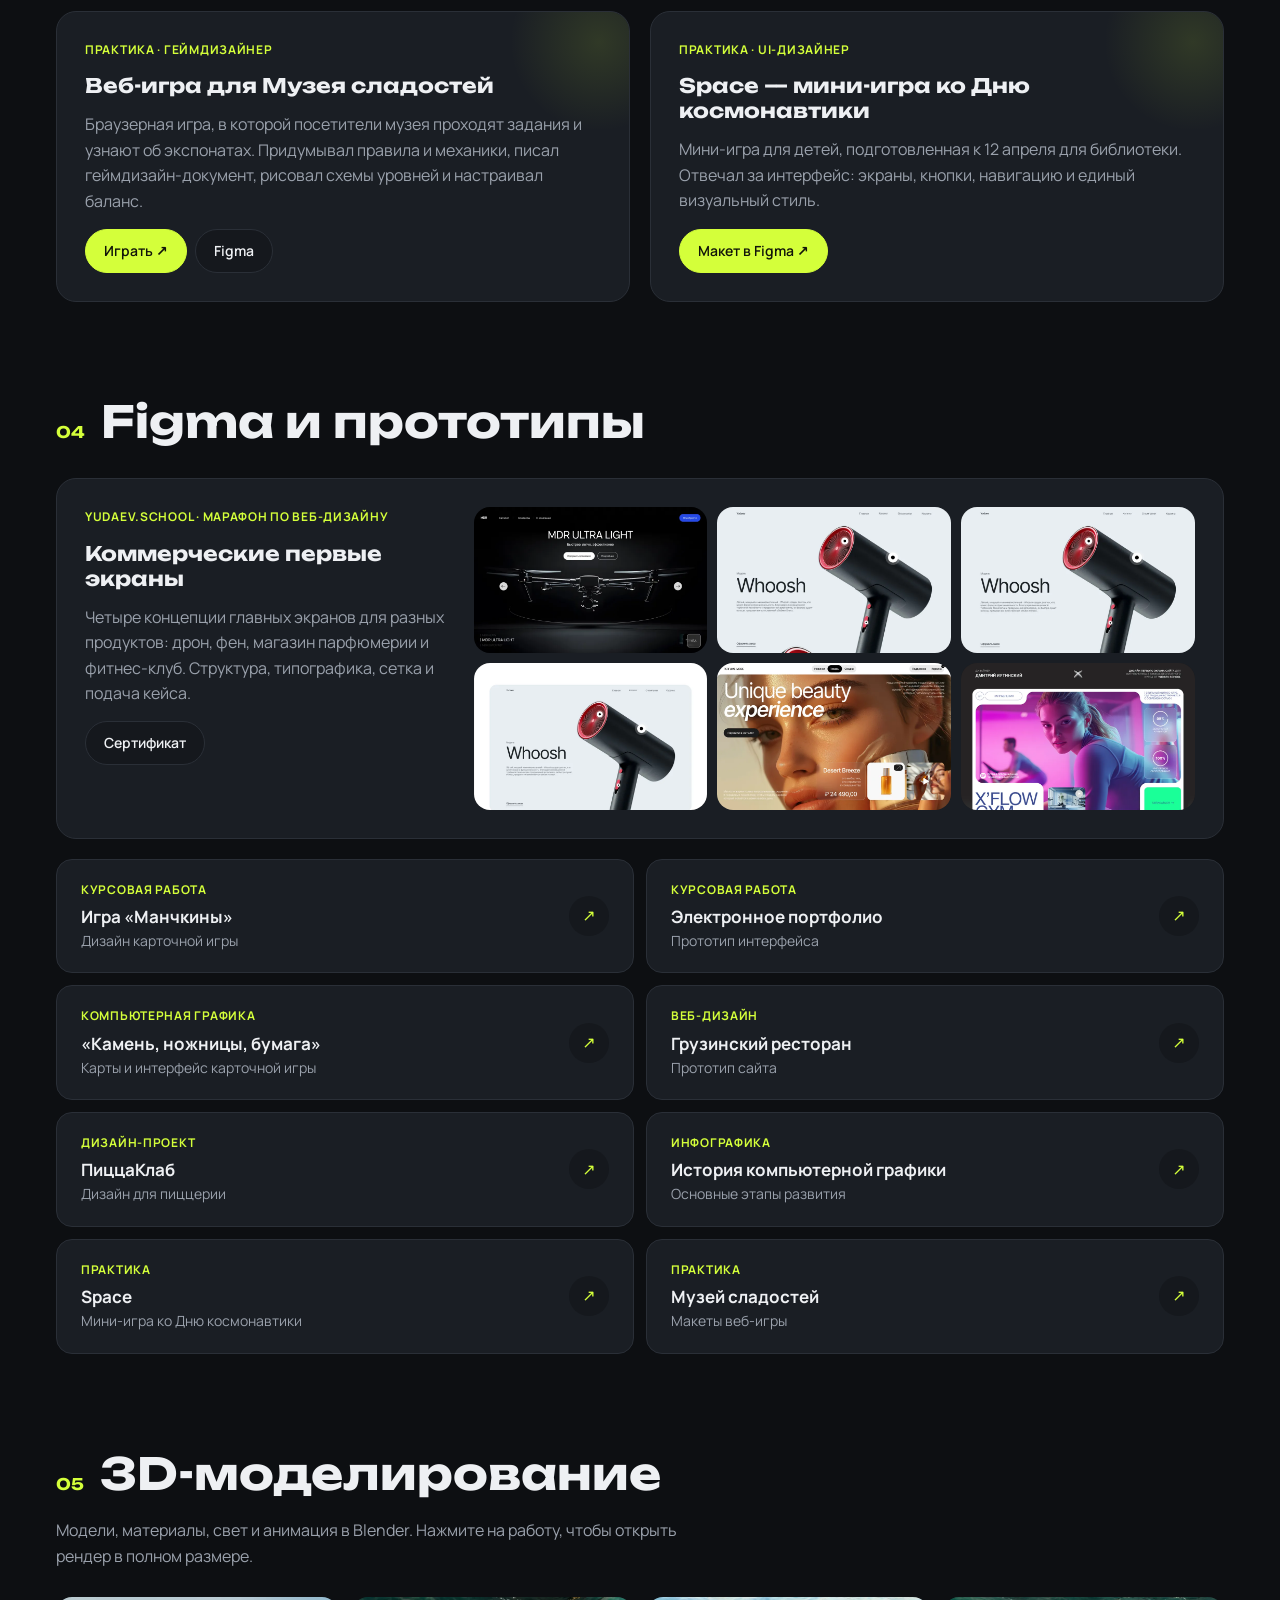
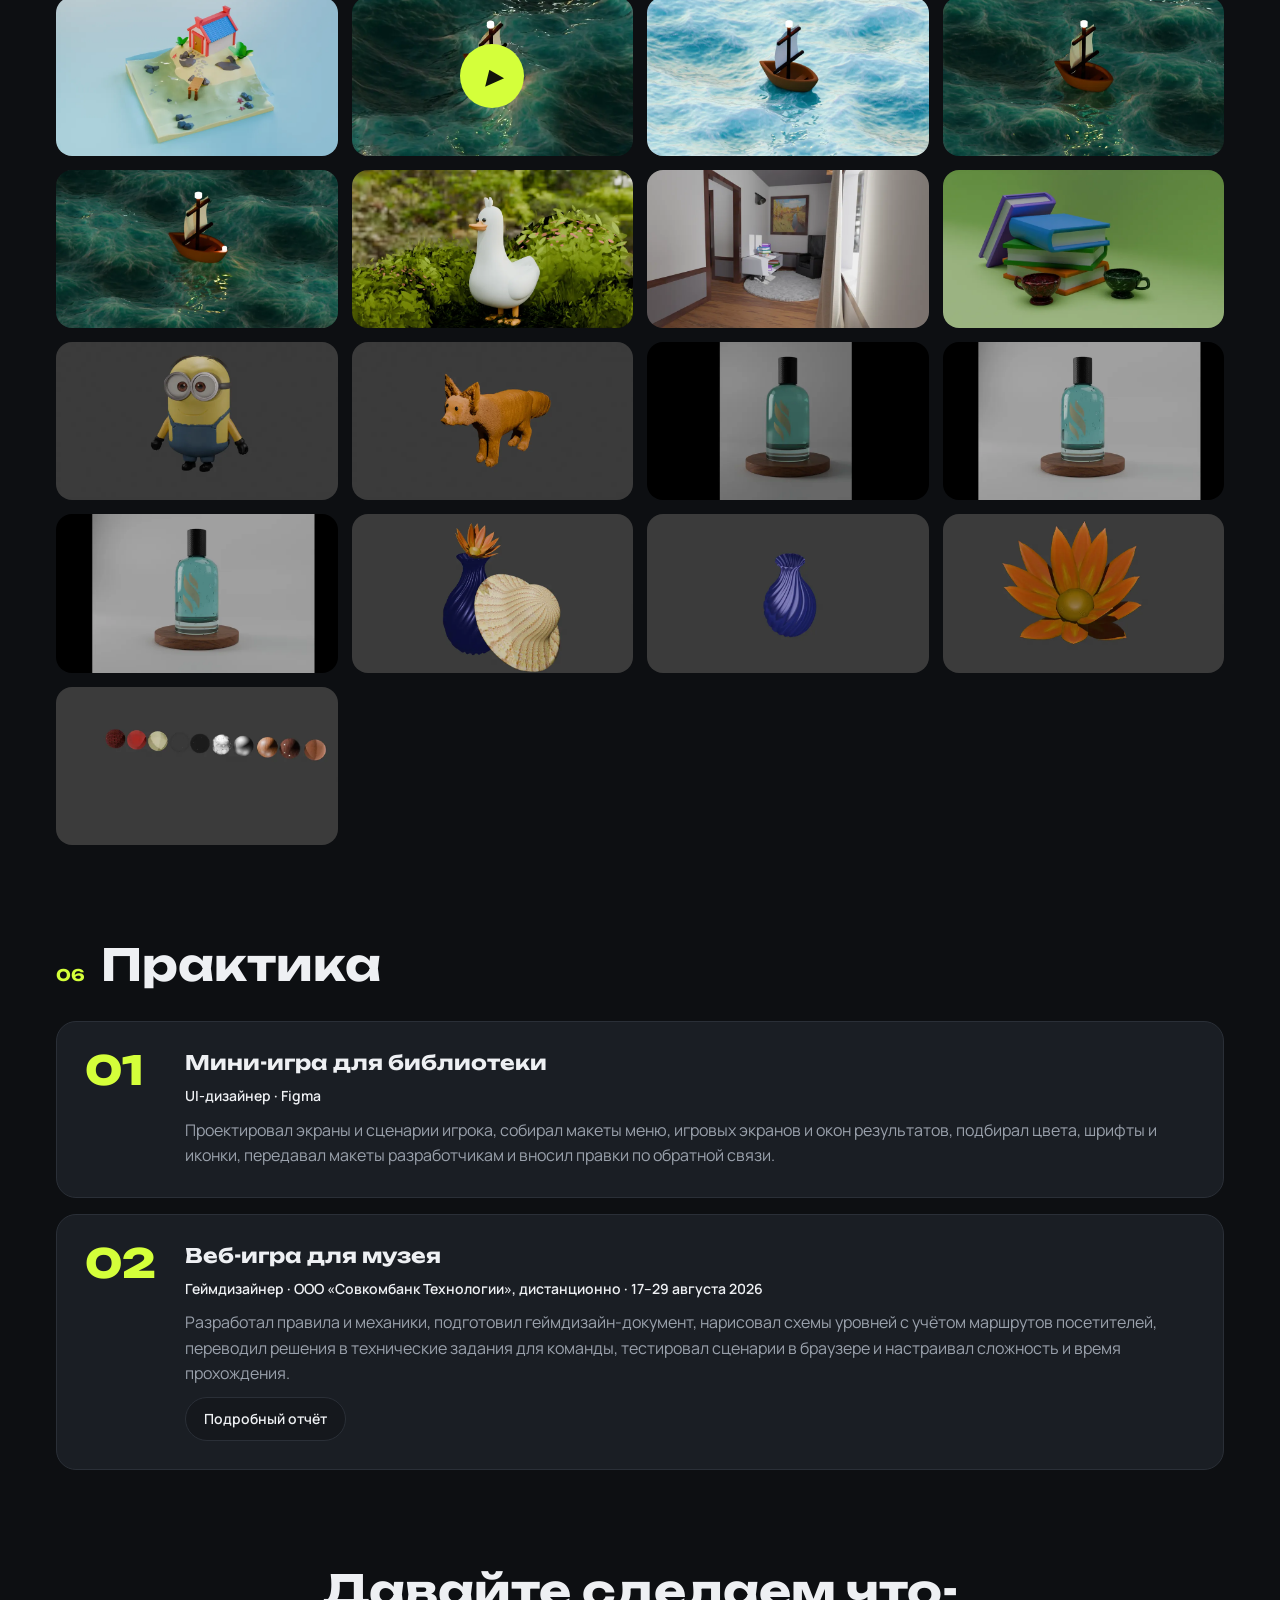
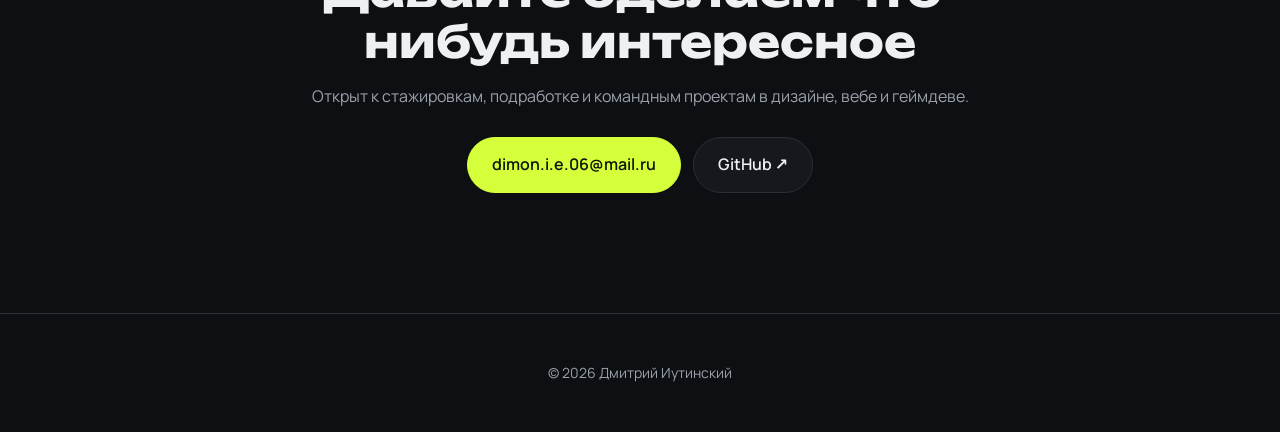
==== commit ed33ec73: "Финальные правки" ====
--- a/index.html
+++ b/index.html
@@ -127,6 +127,22 @@
           </div>
         </div>
       </article>
+      <article class="web-card">
+        <a class="web-shot" href="https://dmitry-iut.github.io/dogs-vs-zombies/" target="_blank" rel="noopener">
+          <img src="assets/thumbs/dvz_1.jpg" alt="Веб-игра «Питомцы против Зомби»" loading="lazy">
+          <img src="assets/thumbs/dvz_3.jpg" alt="" loading="lazy">
+          <img src="assets/thumbs/dvz_2.jpg" alt="" loading="lazy">
+        </a>
+        <div class="web-body">
+          <h3>«Питомцы против Зомби» — веб-игра</h3>
+          <p>Браузерная tower defense: собаки и кошки защищают двор от зомби. Нужно собирать косточки, расставлять питомцев на газоне и держать оборону. Есть уровни, бесконечный режим, смена дня и ночи (кошки днём спят) и финальный бой с Зомби-Королём. Работает на телефоне и на компьютере. Игра сделана с помощью нейросети Claude.</p>
+          <ul class="chips"><li>HTML5</li><li>CSS3</li><li>JavaScript</li><li>Canvas</li><li>Claude</li></ul>
+          <div class="links">
+            <a class="btn primary sm" href="https://dmitry-iut.github.io/dogs-vs-zombies/" target="_blank" rel="noopener">Играть ↗</a>
+            <a class="btn sm" href="https://github.com/dmitry-iut/dogs-vs-zombies" target="_blank" rel="noopener">Код</a>
+          </div>
+        </div>
+      </article>
     </div>
   </section>
 
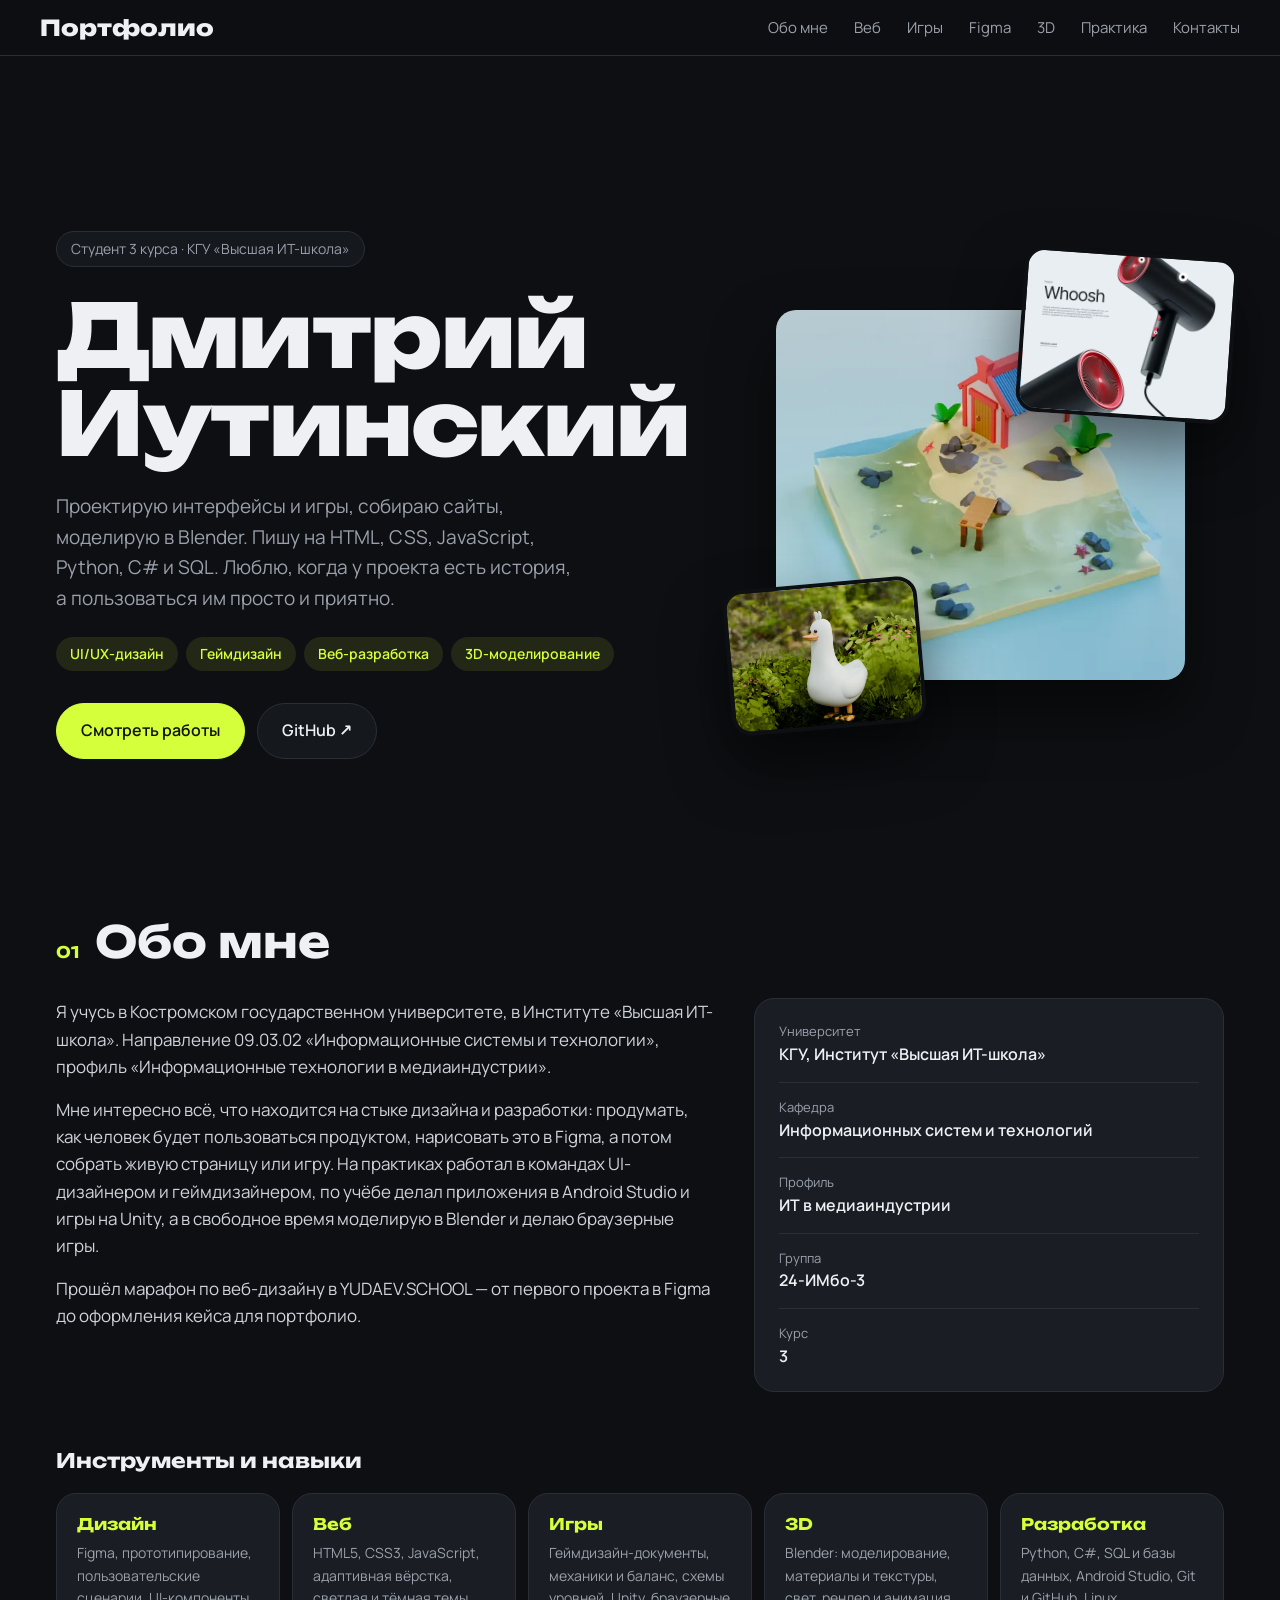
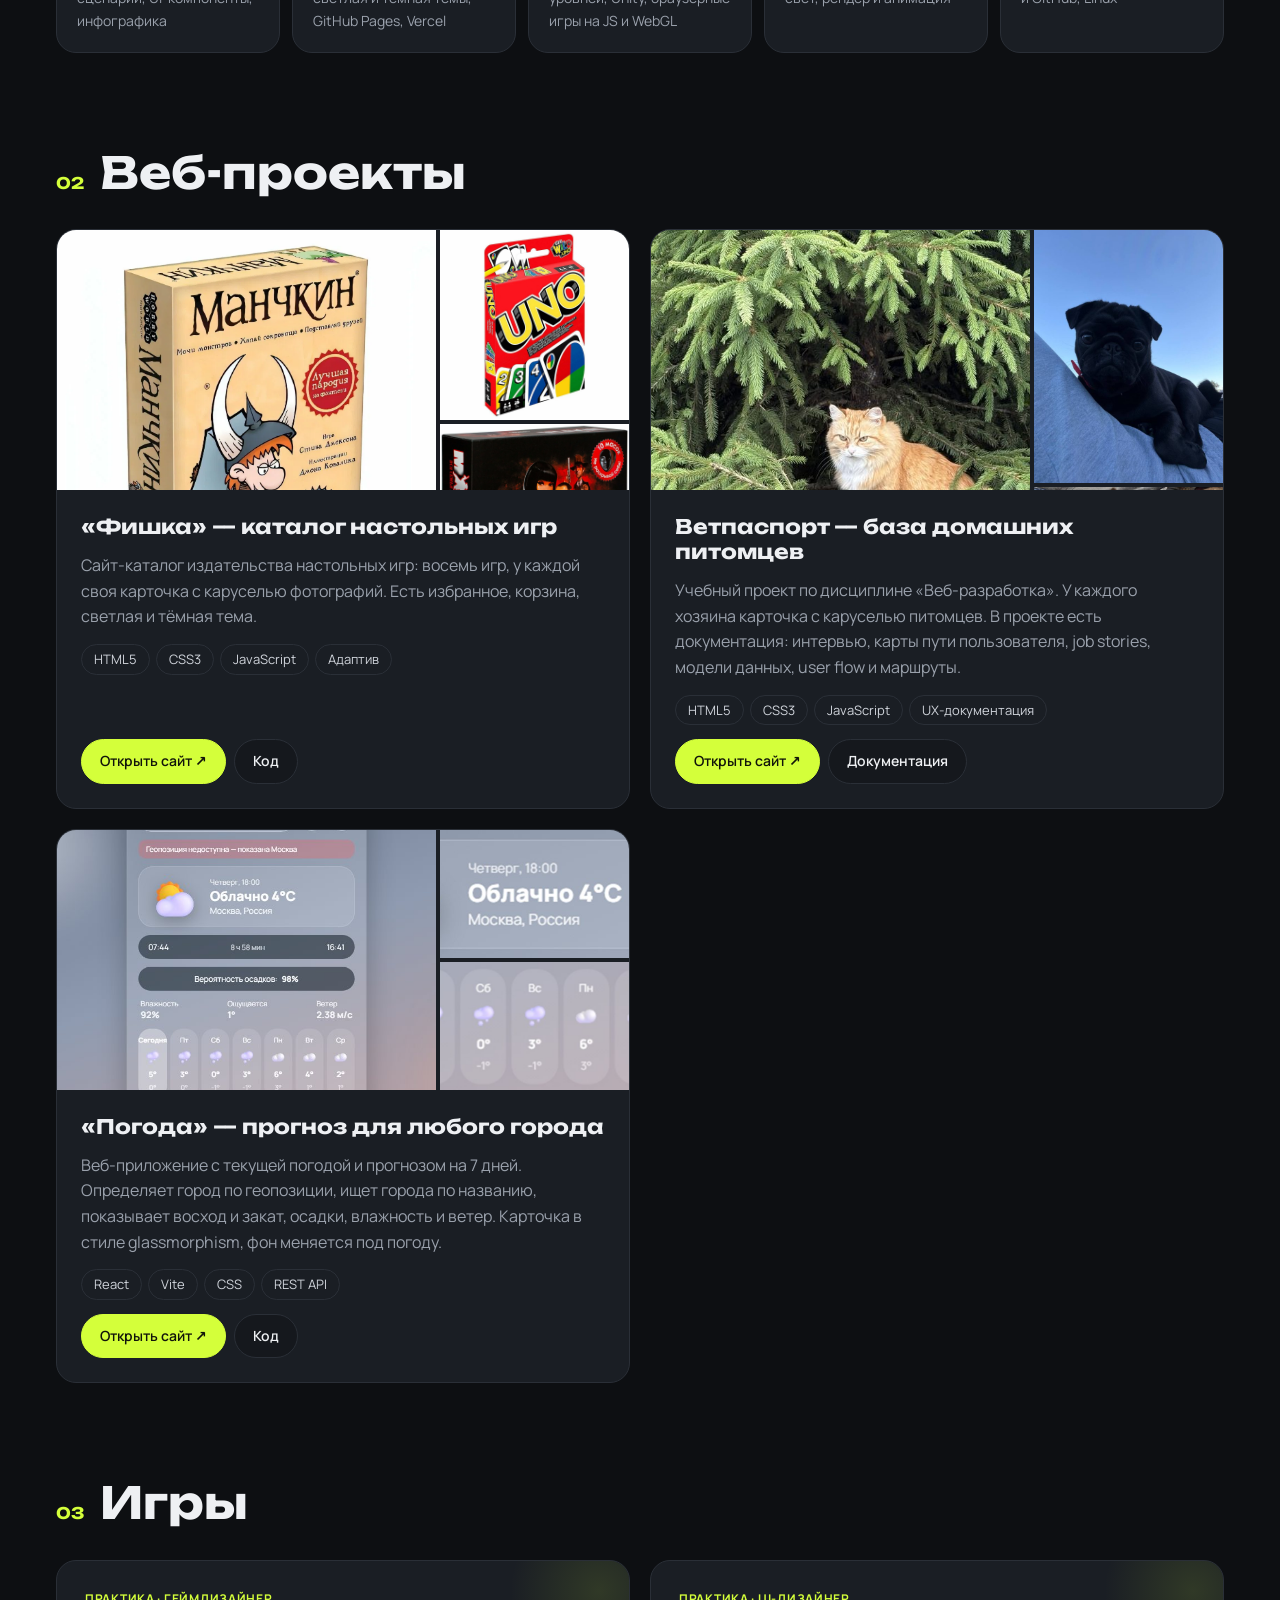
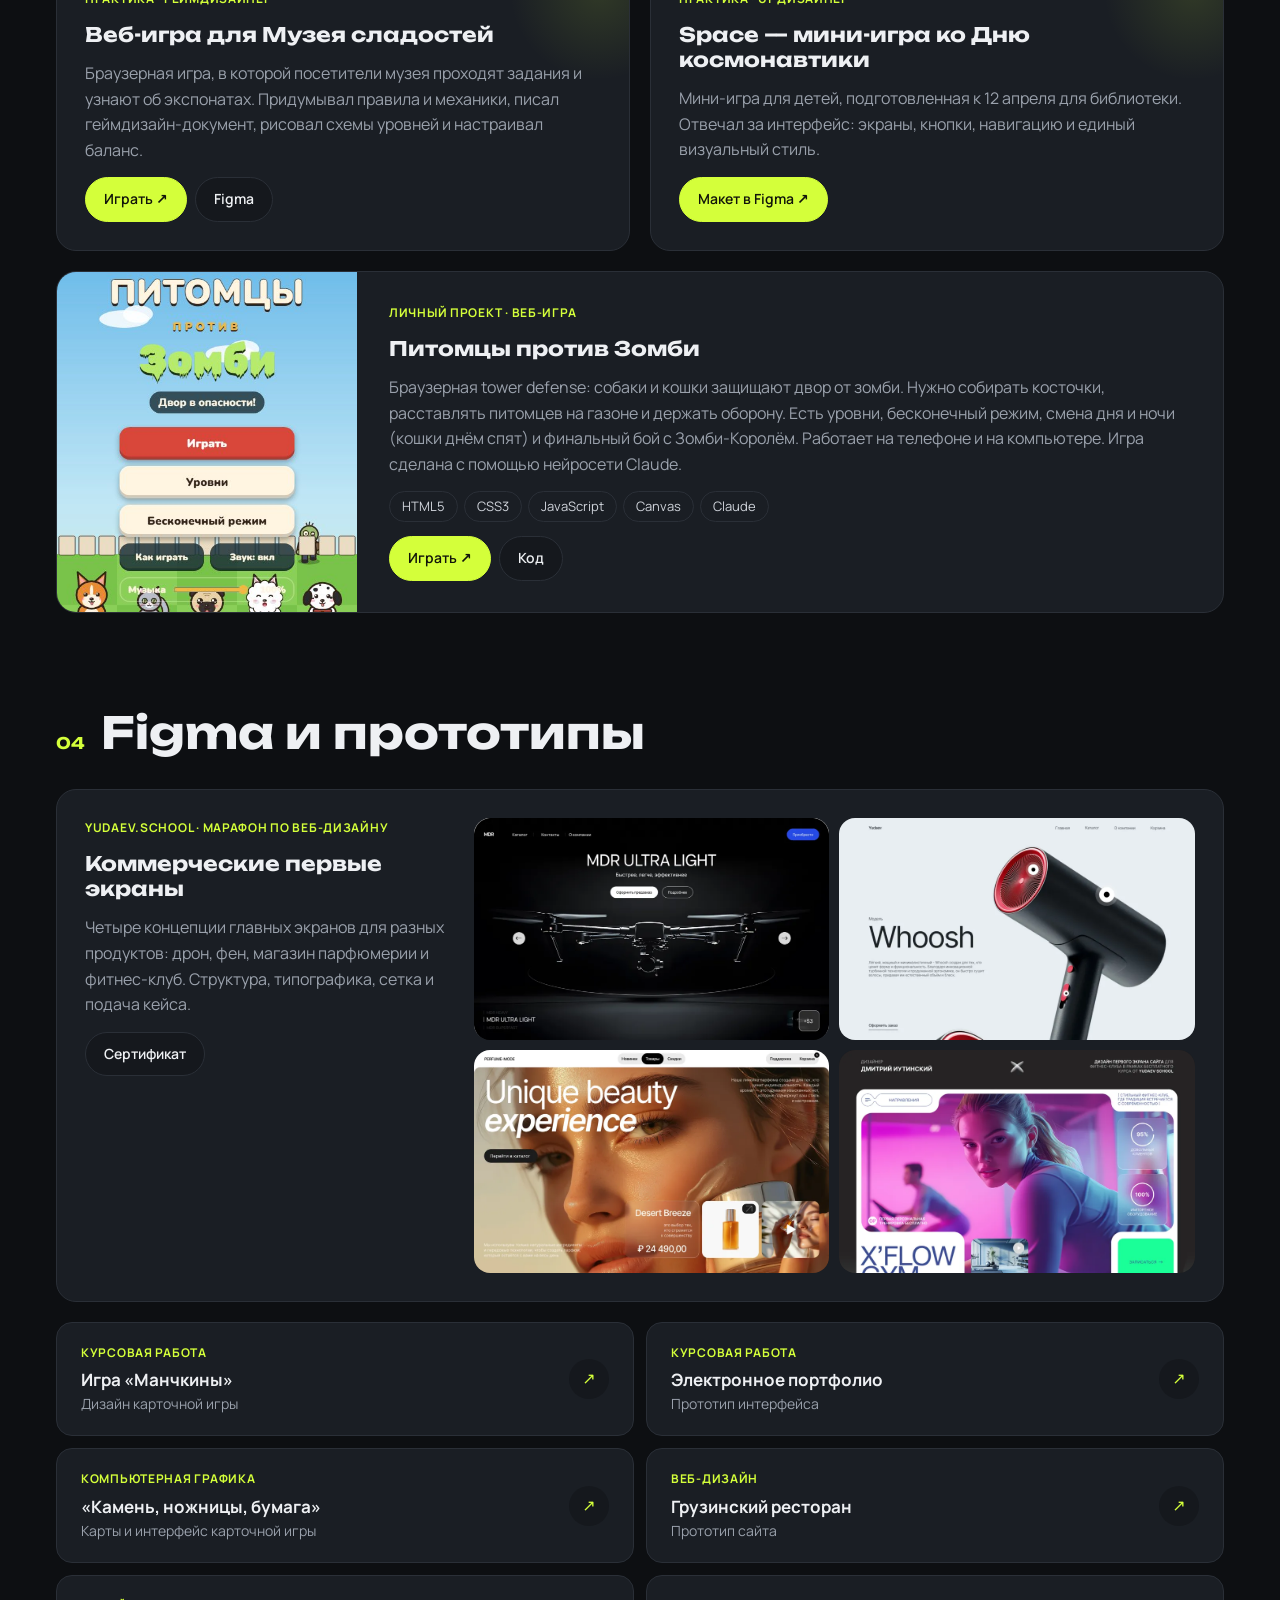
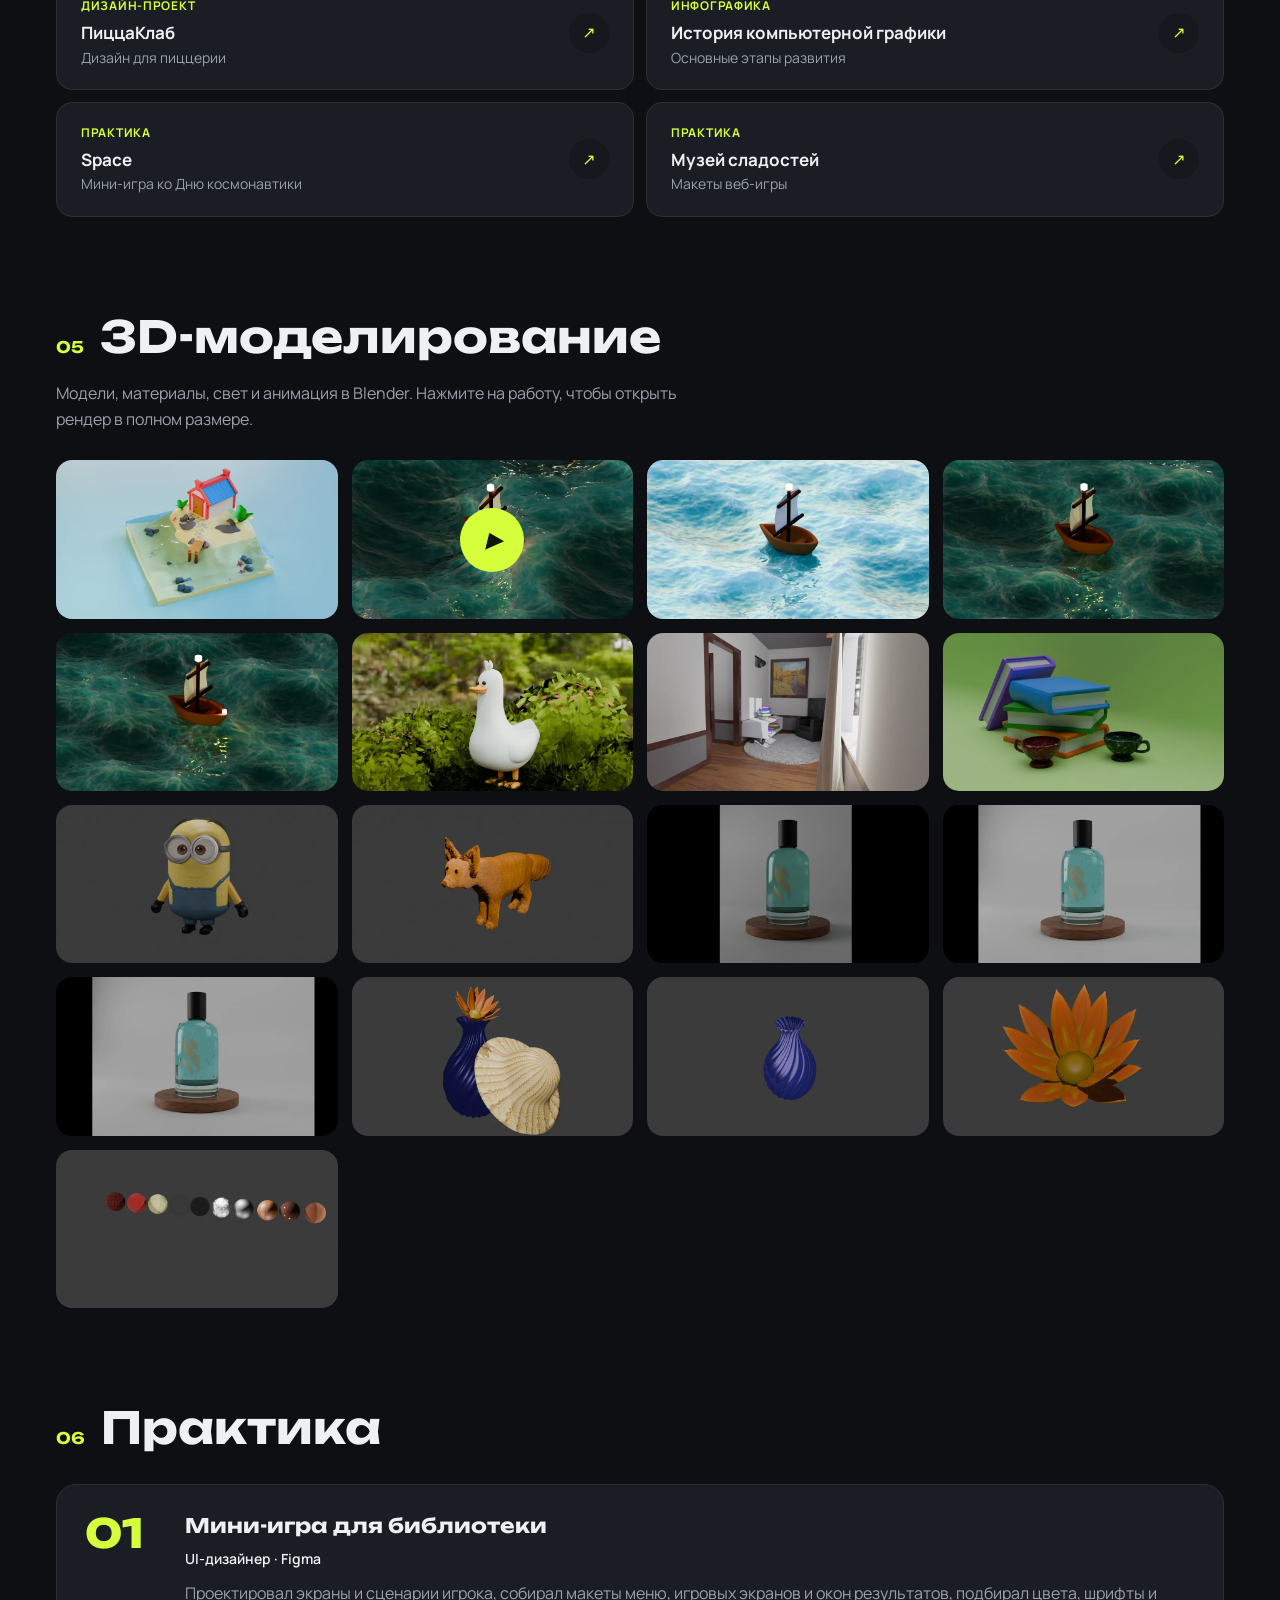
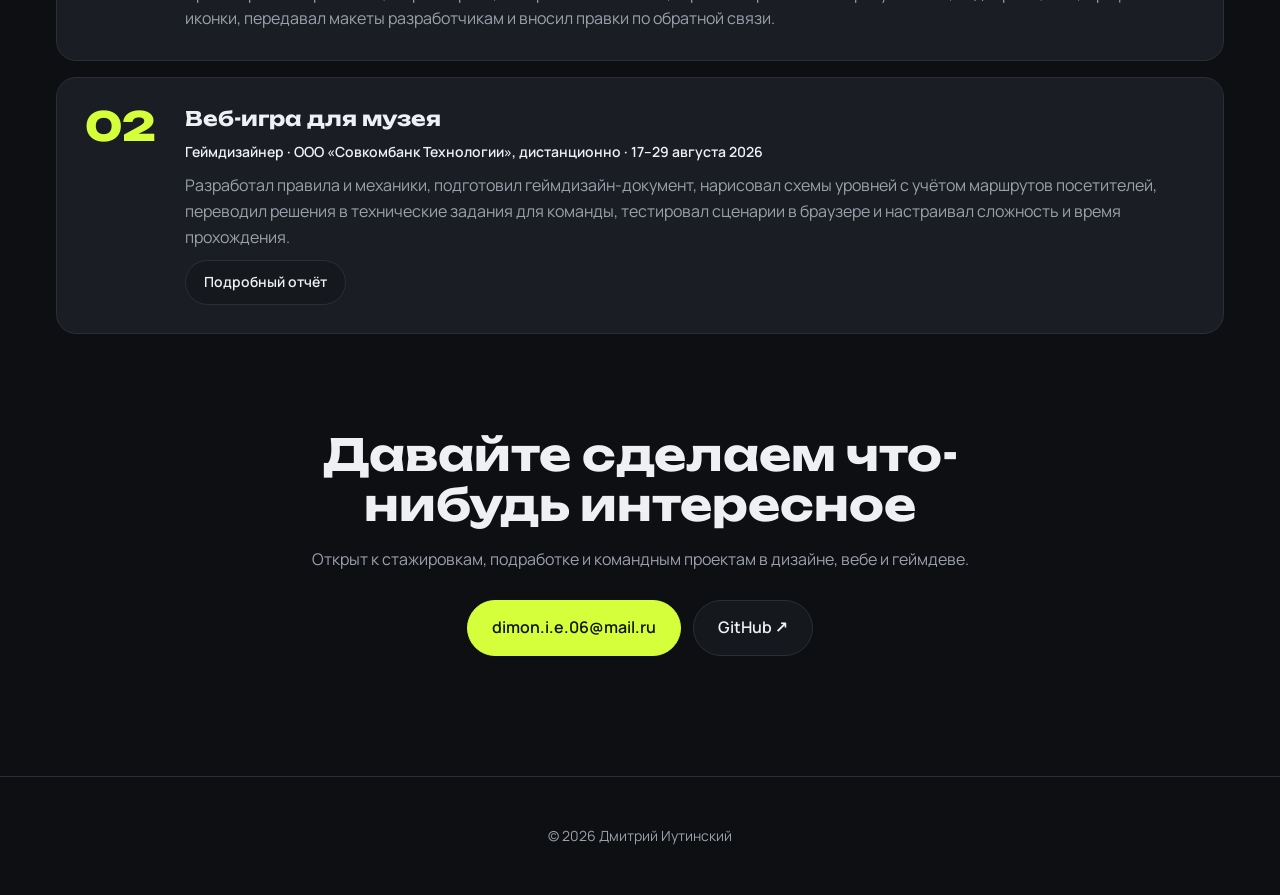
==== commit 1c28f401: "Финальные правки" ====
--- a/index.html
+++ b/index.html
@@ -33,7 +33,7 @@
     <div class="hero-text">
       <p class="tag">Студент 3 курса · КГУ «Высшая ИТ-школа»</p>
       <h1>Дмитрий<br>Иутинский</h1>
-      <p class="lead">Проектирую интерфейсы и игры, собираю сайты на HTML, CSS и JavaScript, моделирую в Blender. Пишу на HTML, CSS, JavaScript, Python, C# и SQL. Люблю, когда у проекта есть история, а пользоваться им просто и приятно.</p>
+      <p class="lead">Проектирую интерфейсы и игры, собираю сайты, моделирую в Blender. Пишу на HTML, CSS, JavaScript, Python, C# и SQL. Люблю, когда у проекта есть история, а пользоваться им просто и приятно.</p>
       <div class="hero-roles">
         <span>UI/UX-дизайн</span><span>Геймдизайн</span><span>Веб-разработка</span><span>3D-моделирование</span>
       </div>
@@ -124,22 +124,6 @@
           <div class="links">
             <a class="btn primary sm" href="https://weather-psi-three-27.vercel.app" target="_blank" rel="noopener">Открыть сайт ↗</a>
             <a class="btn sm" href="https://github.com/dmitry-iut/weather" target="_blank" rel="noopener">Код</a>
-          </div>
-        </div>
-      </article>
-      <article class="web-card">
-        <a class="web-shot" href="https://dmitry-iut.github.io/dogs-vs-zombies/" target="_blank" rel="noopener">
-          <img src="assets/thumbs/dvz_1.jpg" alt="Веб-игра «Питомцы против Зомби»" loading="lazy">
-          <img src="assets/thumbs/dvz_3.jpg" alt="" loading="lazy">
-          <img src="assets/thumbs/dvz_2.jpg" alt="" loading="lazy">
-        </a>
-        <div class="web-body">
-          <h3>«Питомцы против Зомби» — веб-игра</h3>
-          <p>Браузерная tower defense: собаки и кошки защищают двор от зомби. Нужно собирать косточки, расставлять питомцев на газоне и держать оборону. Есть уровни, бесконечный режим, смена дня и ночи (кошки днём спят) и финальный бой с Зомби-Королём. Работает на телефоне и на компьютере. Игра сделана с помощью нейросети Claude.</p>
-          <ul class="chips"><li>HTML5</li><li>CSS3</li><li>JavaScript</li><li>Canvas</li><li>Claude</li></ul>
-          <div class="links">
-            <a class="btn primary sm" href="https://dmitry-iut.github.io/dogs-vs-zombies/" target="_blank" rel="noopener">Играть ↗</a>
-            <a class="btn sm" href="https://github.com/dmitry-iut/dogs-vs-zombies" target="_blank" rel="noopener">Код</a>
           </div>
         </div>
       </article>
@@ -166,6 +150,21 @@
           <a class="btn primary sm" href="https://www.figma.com/design/ZoXlmP57n46gRokn2EPjQd/Space?t=HWRuZFCQE8TTkOve-1" target="_blank" rel="noopener">Макет в Figma ↗</a>
         </div>
       </article>
+      <article class="game has-shot">
+        <a class="game-shot" href="https://dmitry-iut.github.io/dogs-vs-zombies/" target="_blank" rel="noopener">
+          <img src="assets/thumbs/dvz_3.jpg" alt="Главный экран игры «Питомцы против Зомби»" loading="lazy">
+        </a>
+        <div class="game-body">
+          <span class="game-label">Личный проект · Веб-игра</span>
+          <h3>Питомцы против Зомби</h3>
+          <p>Браузерная tower defense: собаки и кошки защищают двор от зомби. Нужно собирать косточки, расставлять питомцев на газоне и держать оборону. Есть уровни, бесконечный режим, смена дня и ночи (кошки днём спят) и финальный бой с Зомби-Королём. Работает на телефоне и на компьютере. Игра сделана с помощью нейросети Claude.</p>
+          <ul class="chips"><li>HTML5</li><li>CSS3</li><li>JavaScript</li><li>Canvas</li><li>Claude</li></ul>
+          <div class="links">
+            <a class="btn primary sm" href="https://dmitry-iut.github.io/dogs-vs-zombies/" target="_blank" rel="noopener">Играть ↗</a>
+            <a class="btn sm" href="https://github.com/dmitry-iut/dogs-vs-zombies" target="_blank" rel="noopener">Код</a>
+          </div>
+        </div>
+      </article>
     </div>
   </section>
 
--- a/assets/style.css
+++ b/assets/style.css
@@ -92,11 +92,17 @@
 .games { display: grid; grid-template-columns: repeat(2, 1fr); gap: 20px; }
 .game { background: var(--card); border: 1px solid var(--line); border-radius: var(--radius); padding: 28px; display: flex; flex-direction: column; gap: 14px; position: relative; overflow: hidden; }
 .game::before { content: ""; position: absolute; width: 180px; height: 180px; right: -60px; top: -60px; border-radius: 50%; background: radial-gradient(var(--accent), transparent 70%); opacity: .12; }
+.game.has-shot { grid-column: 1 / -1; flex-direction: row; align-items: center; gap: 32px; padding: 0 28px 0 0; }
+.game.has-shot::before { display: none; }
+.game-shot { flex: 0 0 300px; align-self: stretch; min-height: 340px; overflow: hidden; position: relative; }
+.game-shot img { position: absolute; inset: 0; width: 100%; height: 100%; object-fit: cover; object-position: center 30%; transition: .4s; }
+.game:hover .game-shot img { transform: scale(1.04); }
+.game-body { display: flex; flex-direction: column; gap: 14px; padding: 28px 0; }
 .game-label { font-size: 12px; font-weight: 700; letter-spacing: .06em; text-transform: uppercase; color: var(--accent); }
 
 .course { display: grid; grid-template-columns: 1fr 2fr; gap: 28px; background: var(--card); border: 1px solid var(--line); border-radius: var(--radius); padding: 28px; margin-bottom: 20px; }
 .course-info { display: flex; flex-direction: column; gap: 14px; align-items: flex-start; }
-.course-gallery { display: grid; grid-template-columns: repeat(3, 1fr); gap: 10px; }
+.course-gallery { display: grid; grid-template-columns: repeat(2, 1fr); gap: 10px; }
 
 .figma-list { display: grid; grid-template-columns: repeat(2, 1fr); gap: 12px; }
 .figma-item { display: flex; align-items: center; justify-content: space-between; gap: 16px; padding: 20px 24px; background: var(--card); border: 1px solid var(--line); border-radius: 16px; transition: .2s; }
@@ -145,6 +151,9 @@
 @media (max-width: 1000px) {
   .skills { grid-template-columns: repeat(2, 1fr); }
   .games { grid-template-columns: 1fr; }
+  .game.has-shot { flex-direction: column; align-items: stretch; gap: 0; padding: 0; }
+  .game-shot { flex: none; min-height: 0; height: 240px; }
+  .game-body { padding: 24px 28px 28px; }
   .course { grid-template-columns: 1fr; }
 }
 
